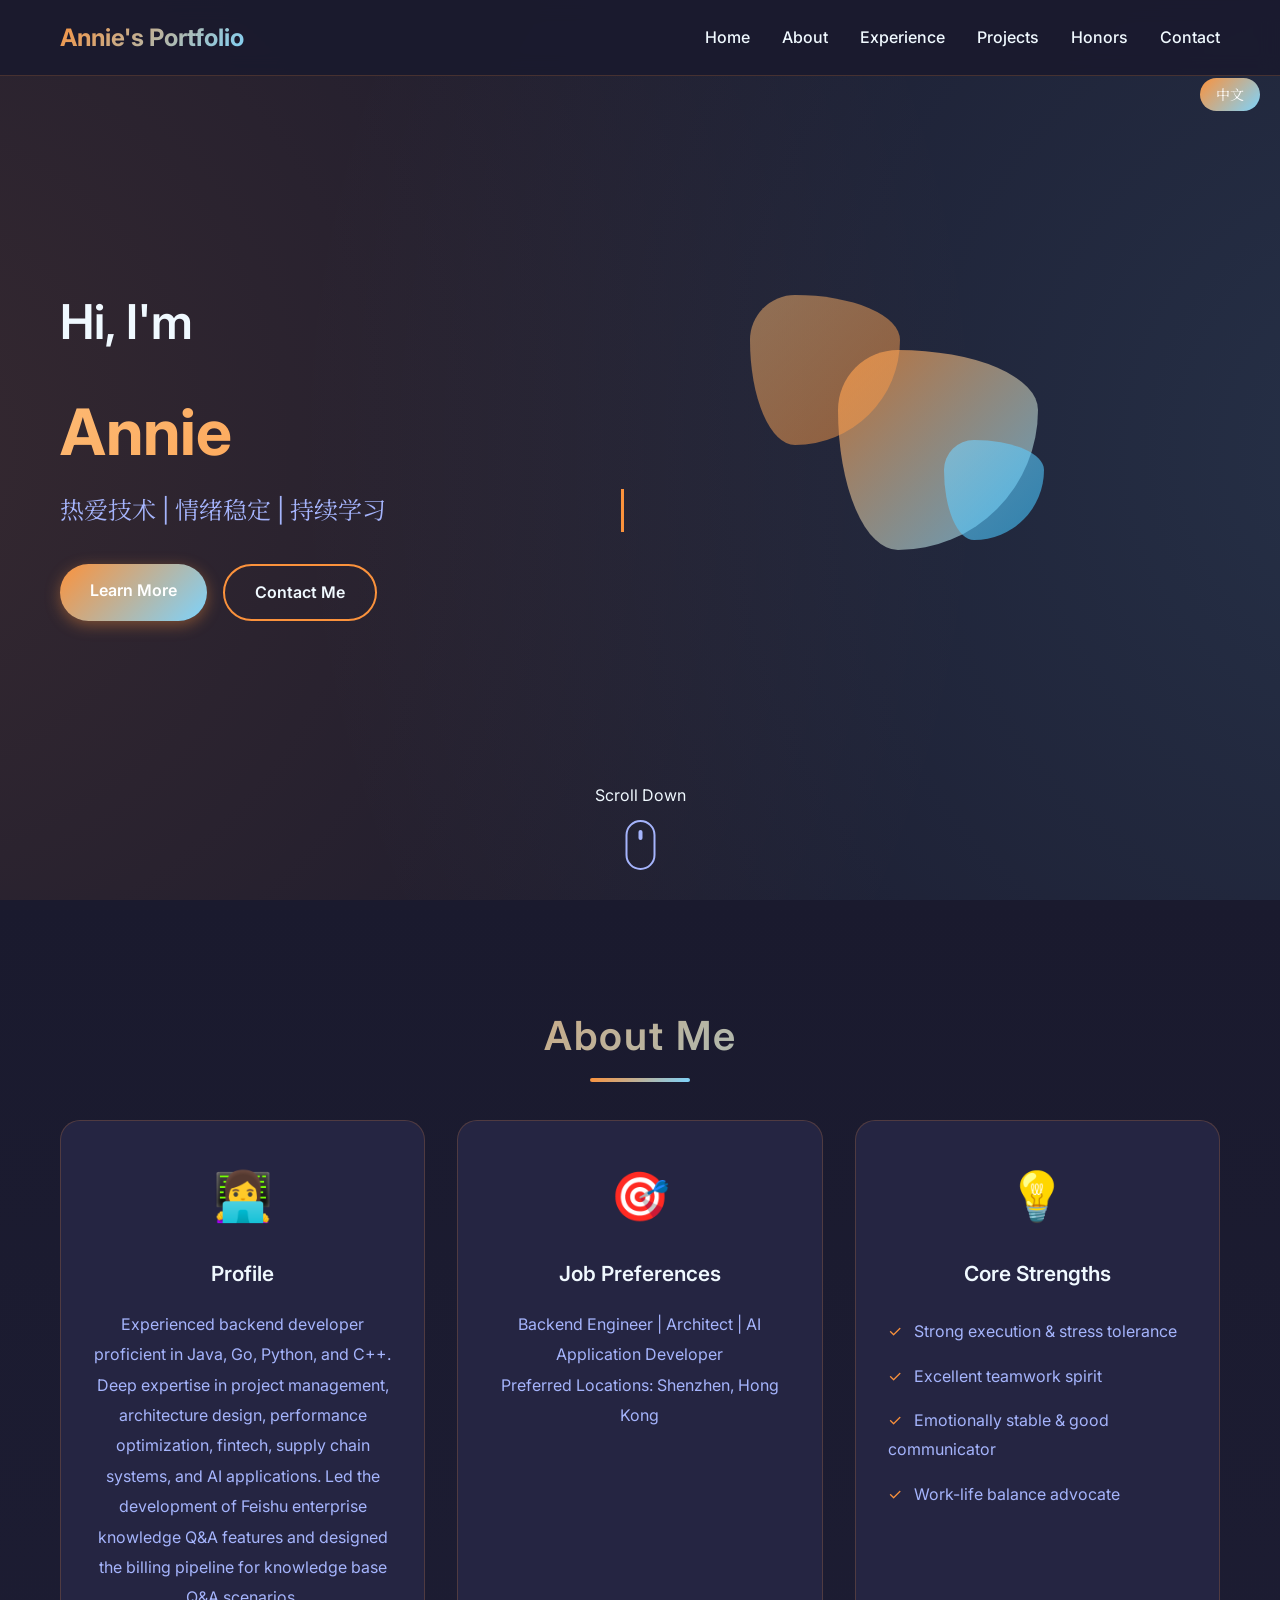
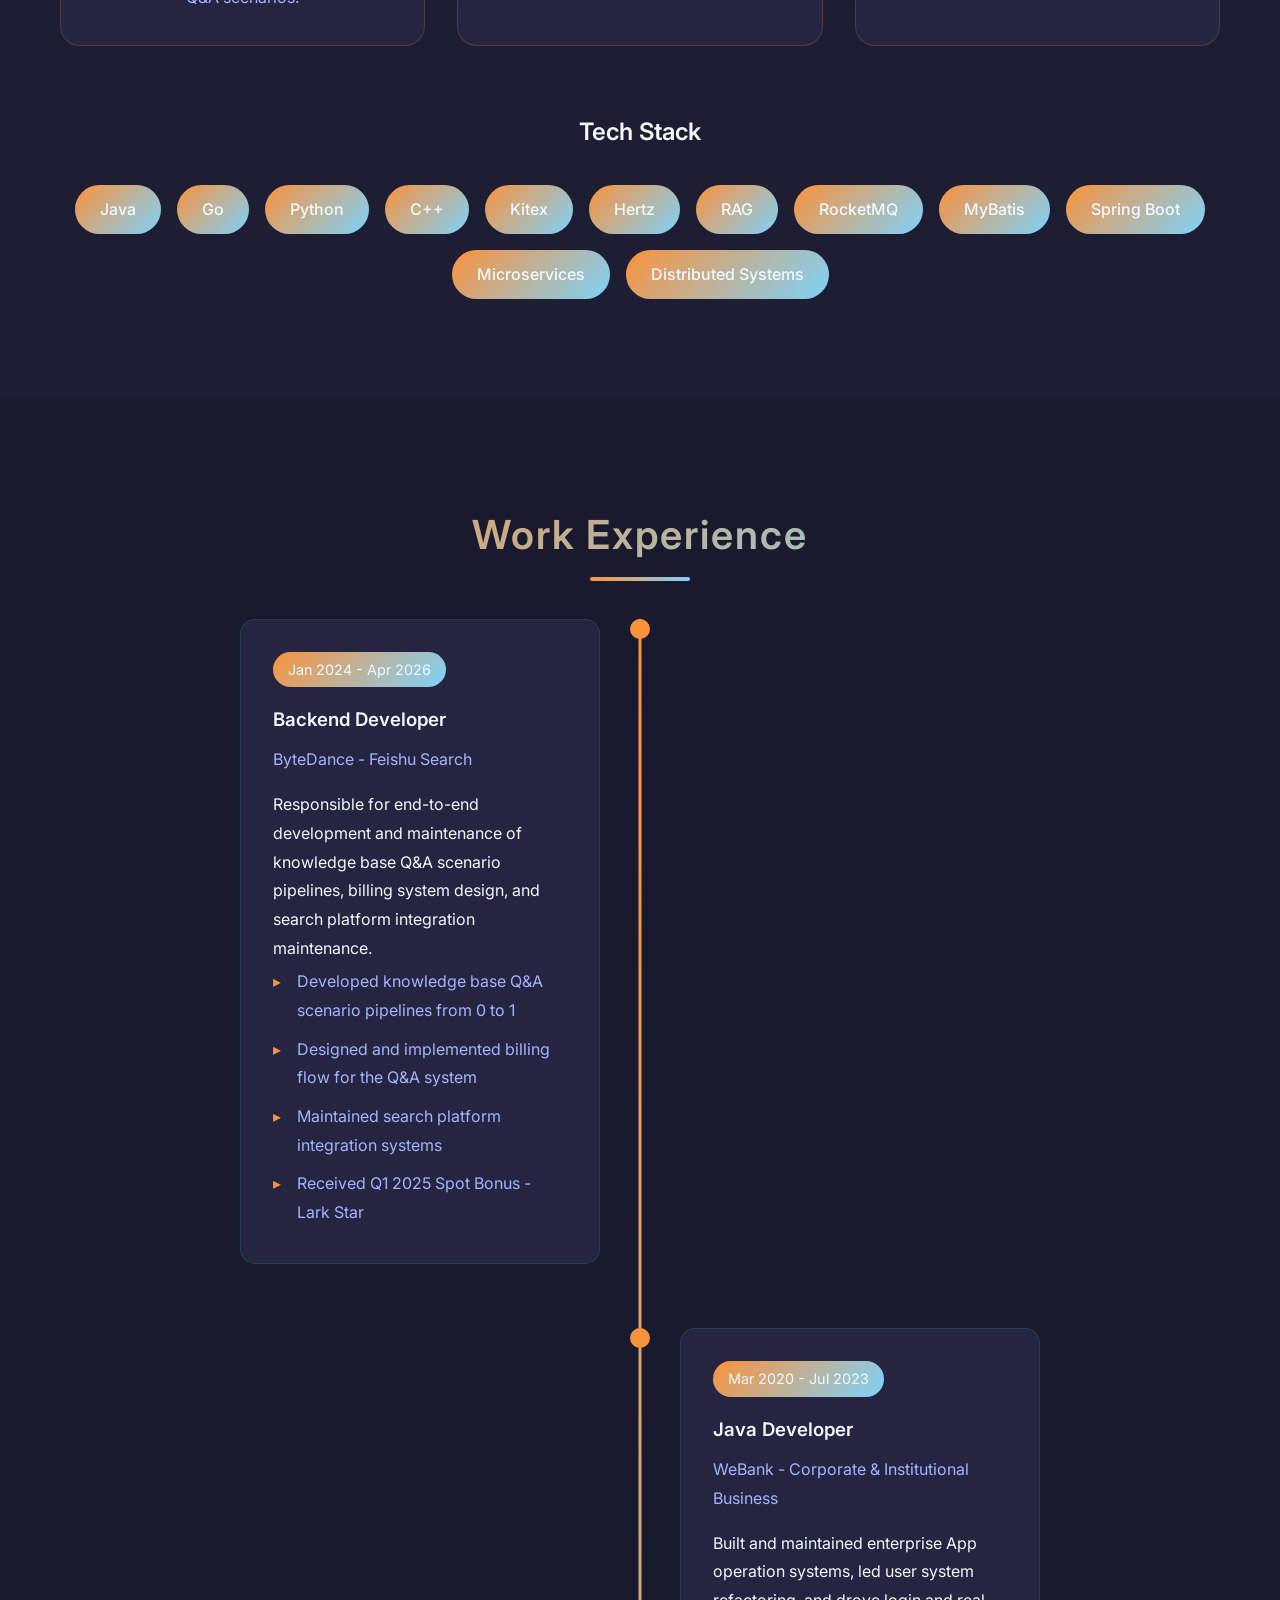
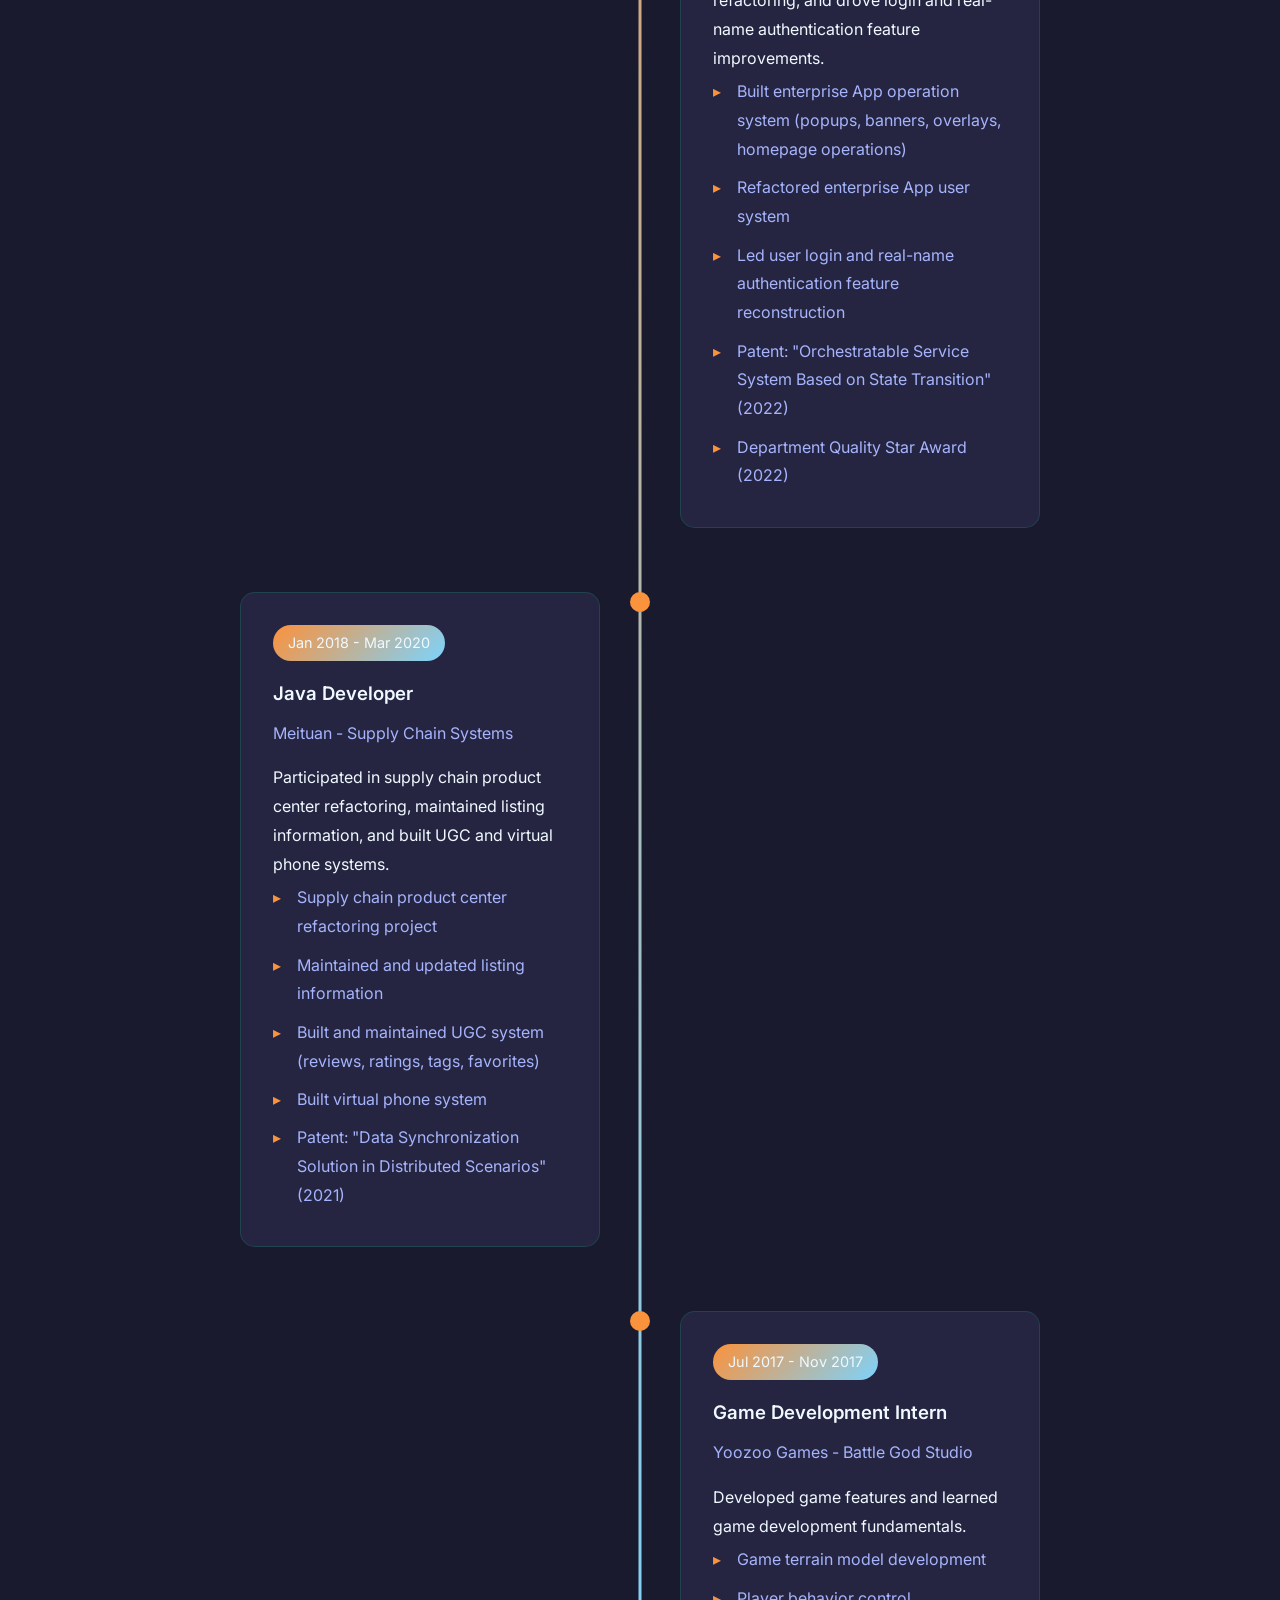
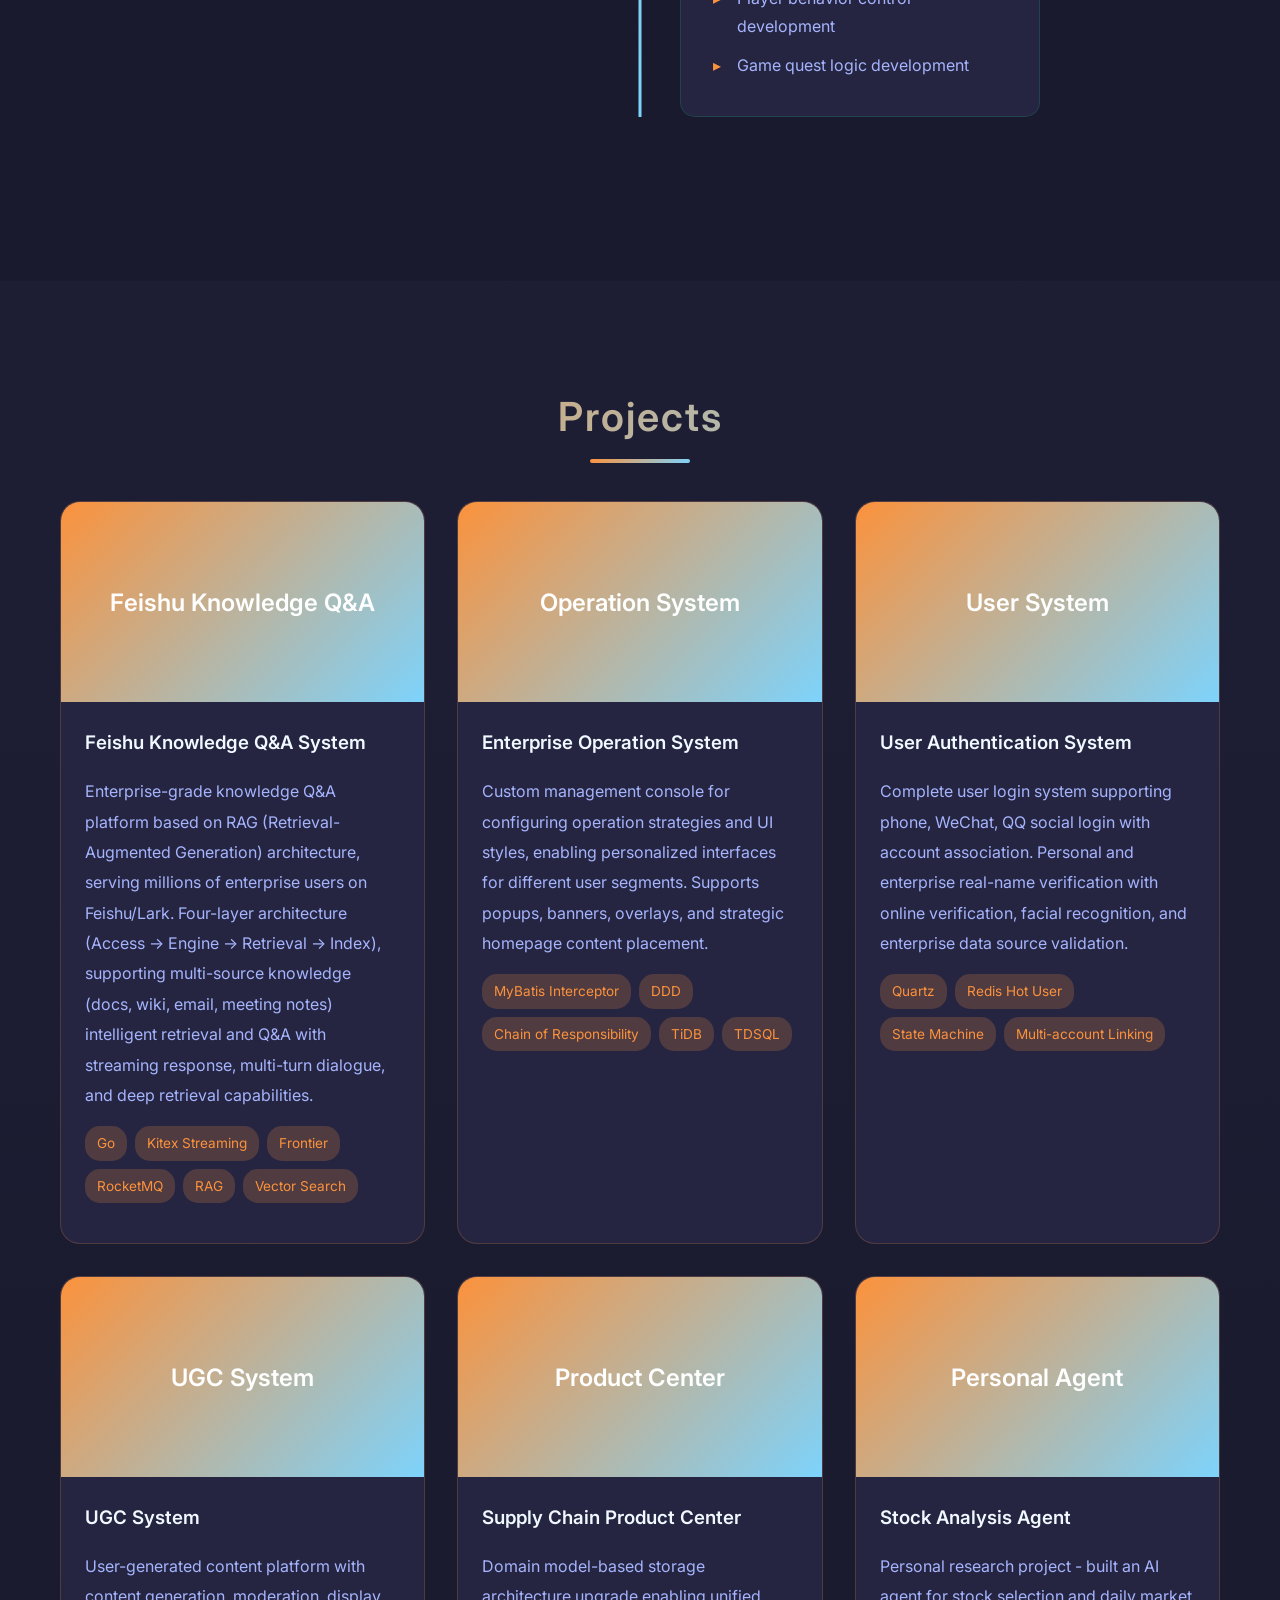
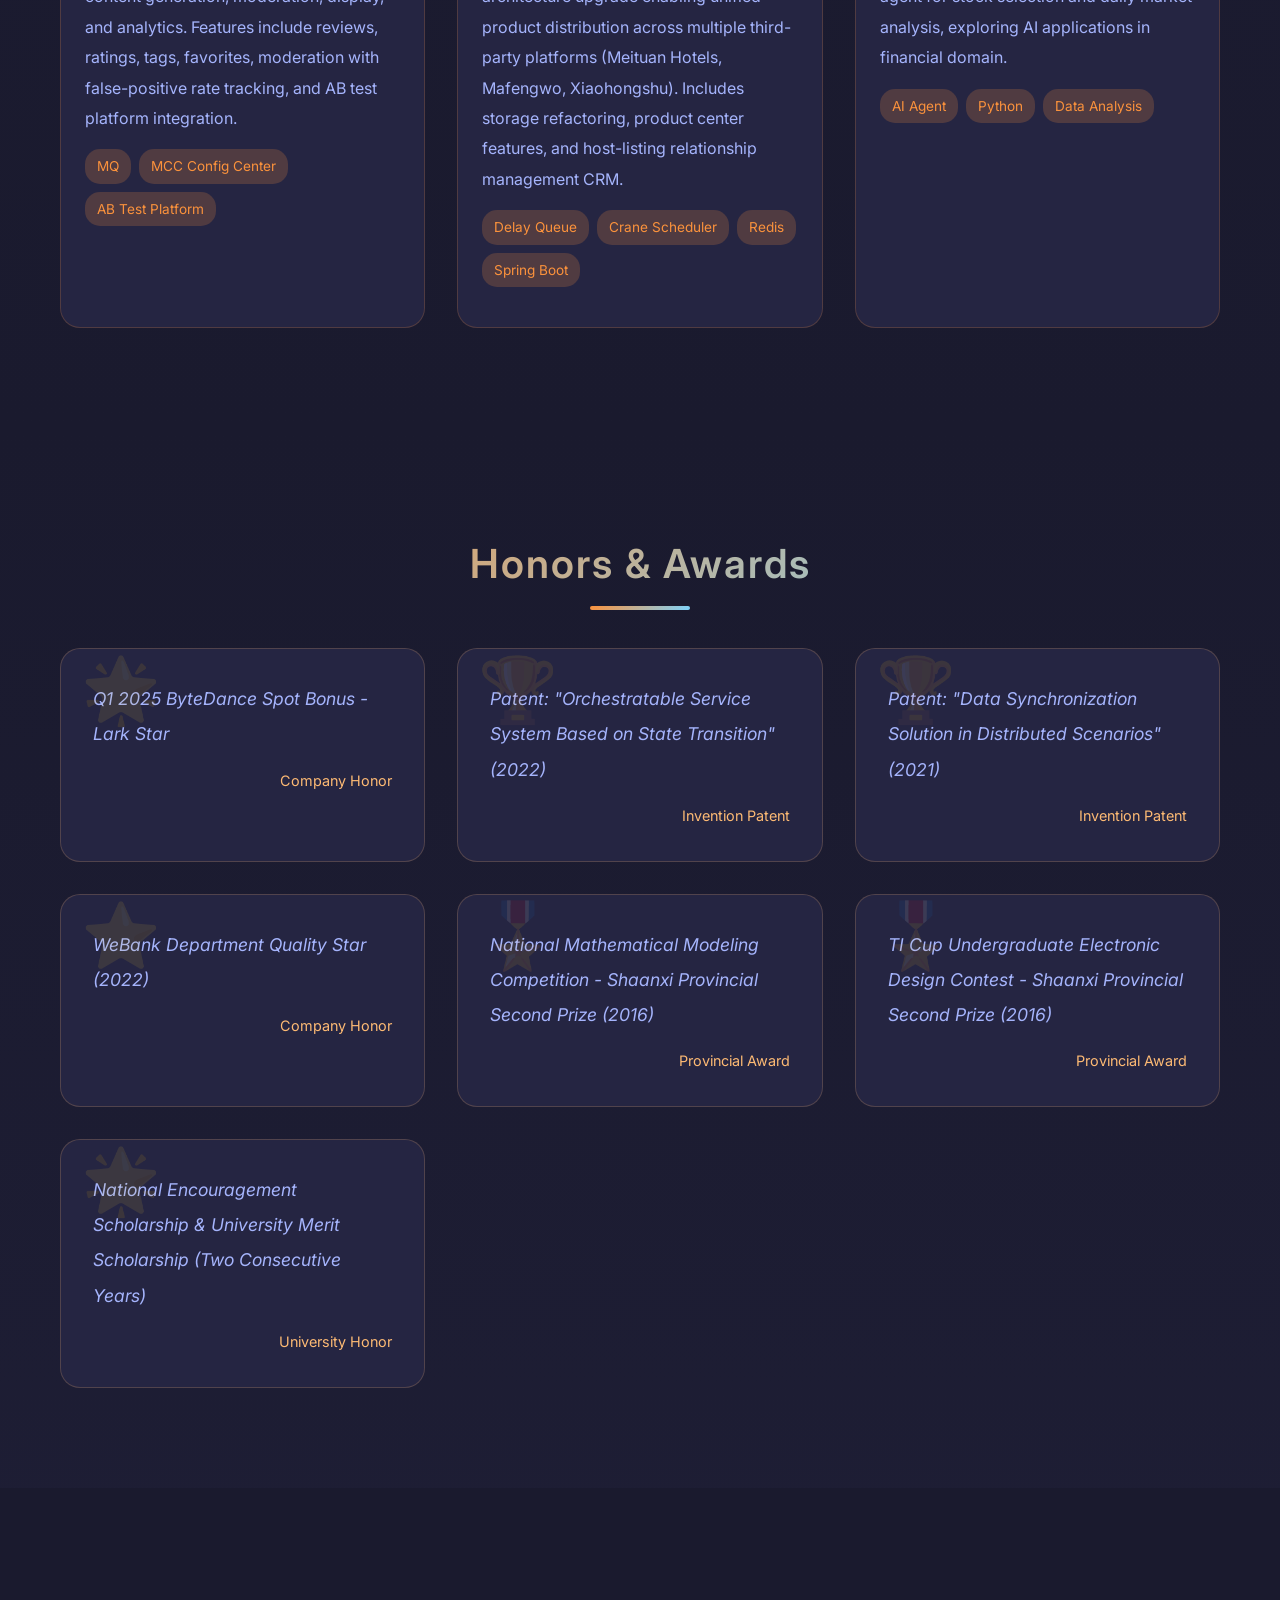
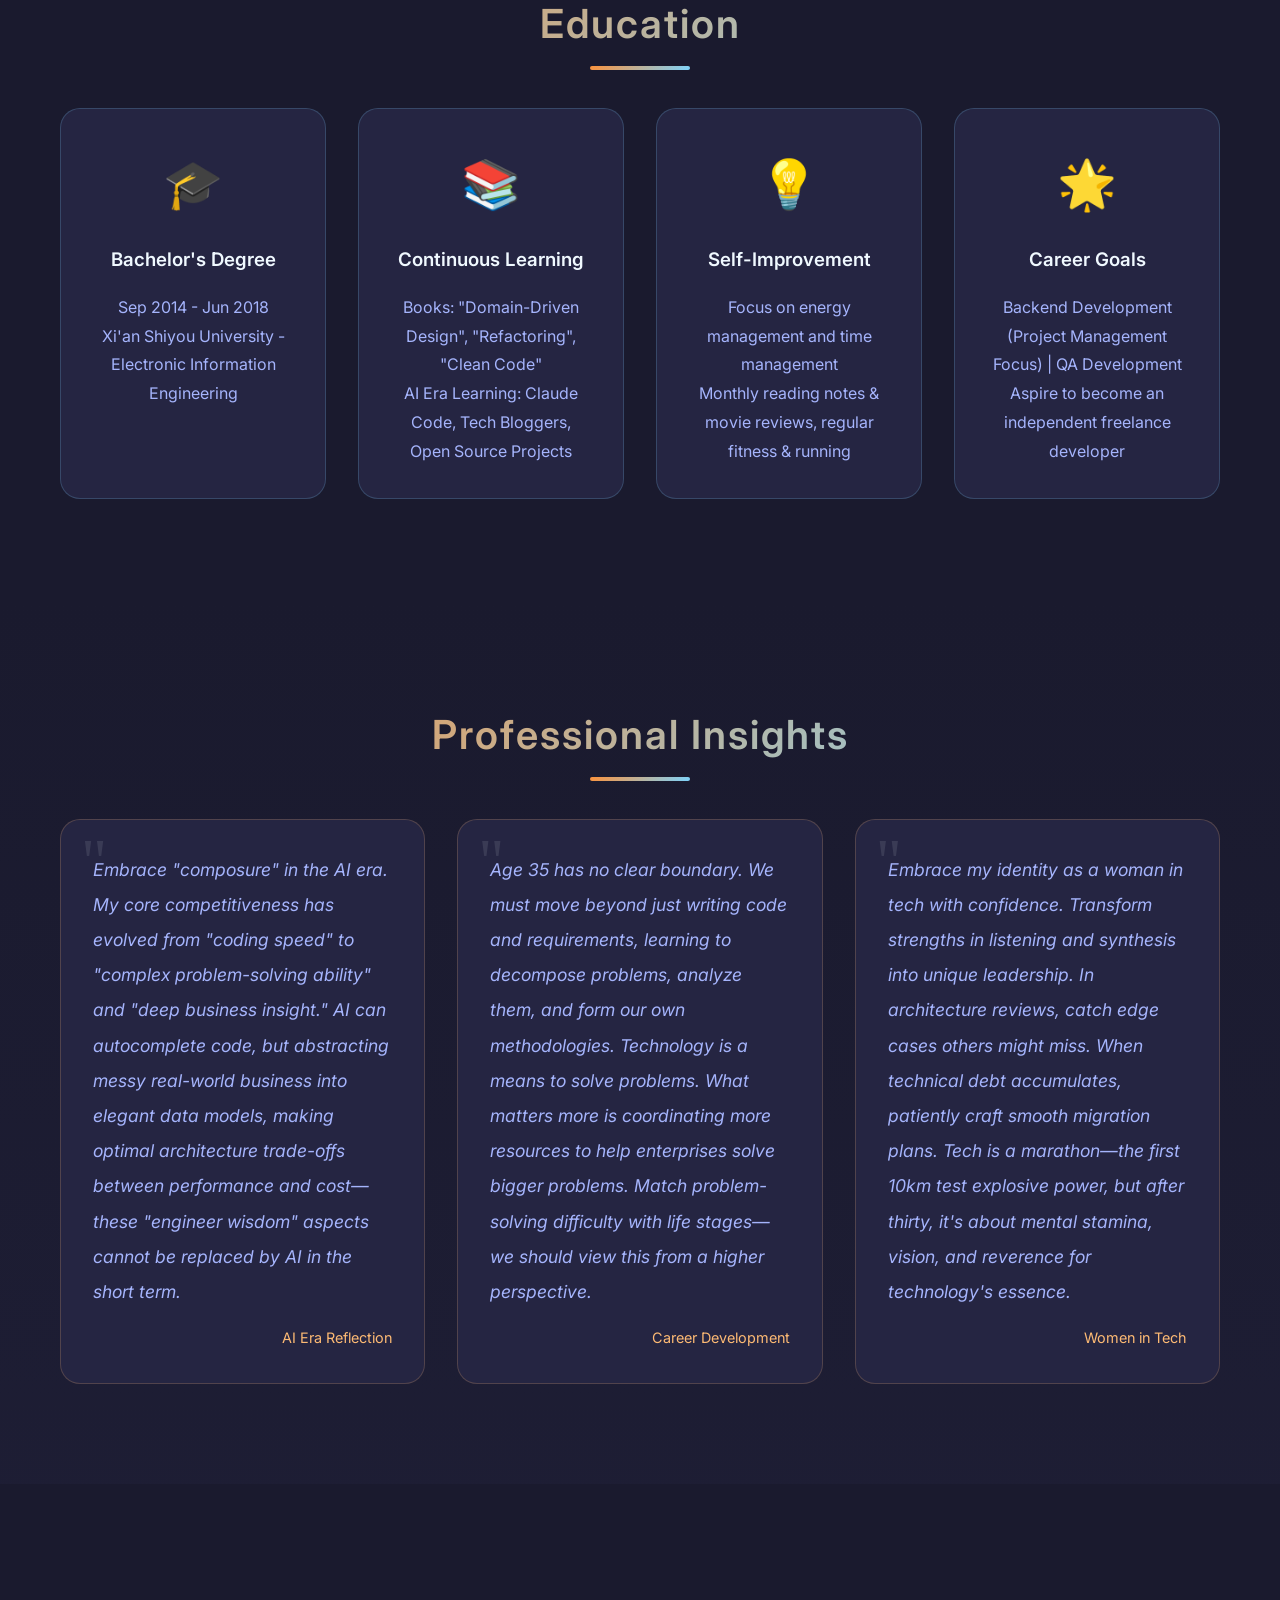
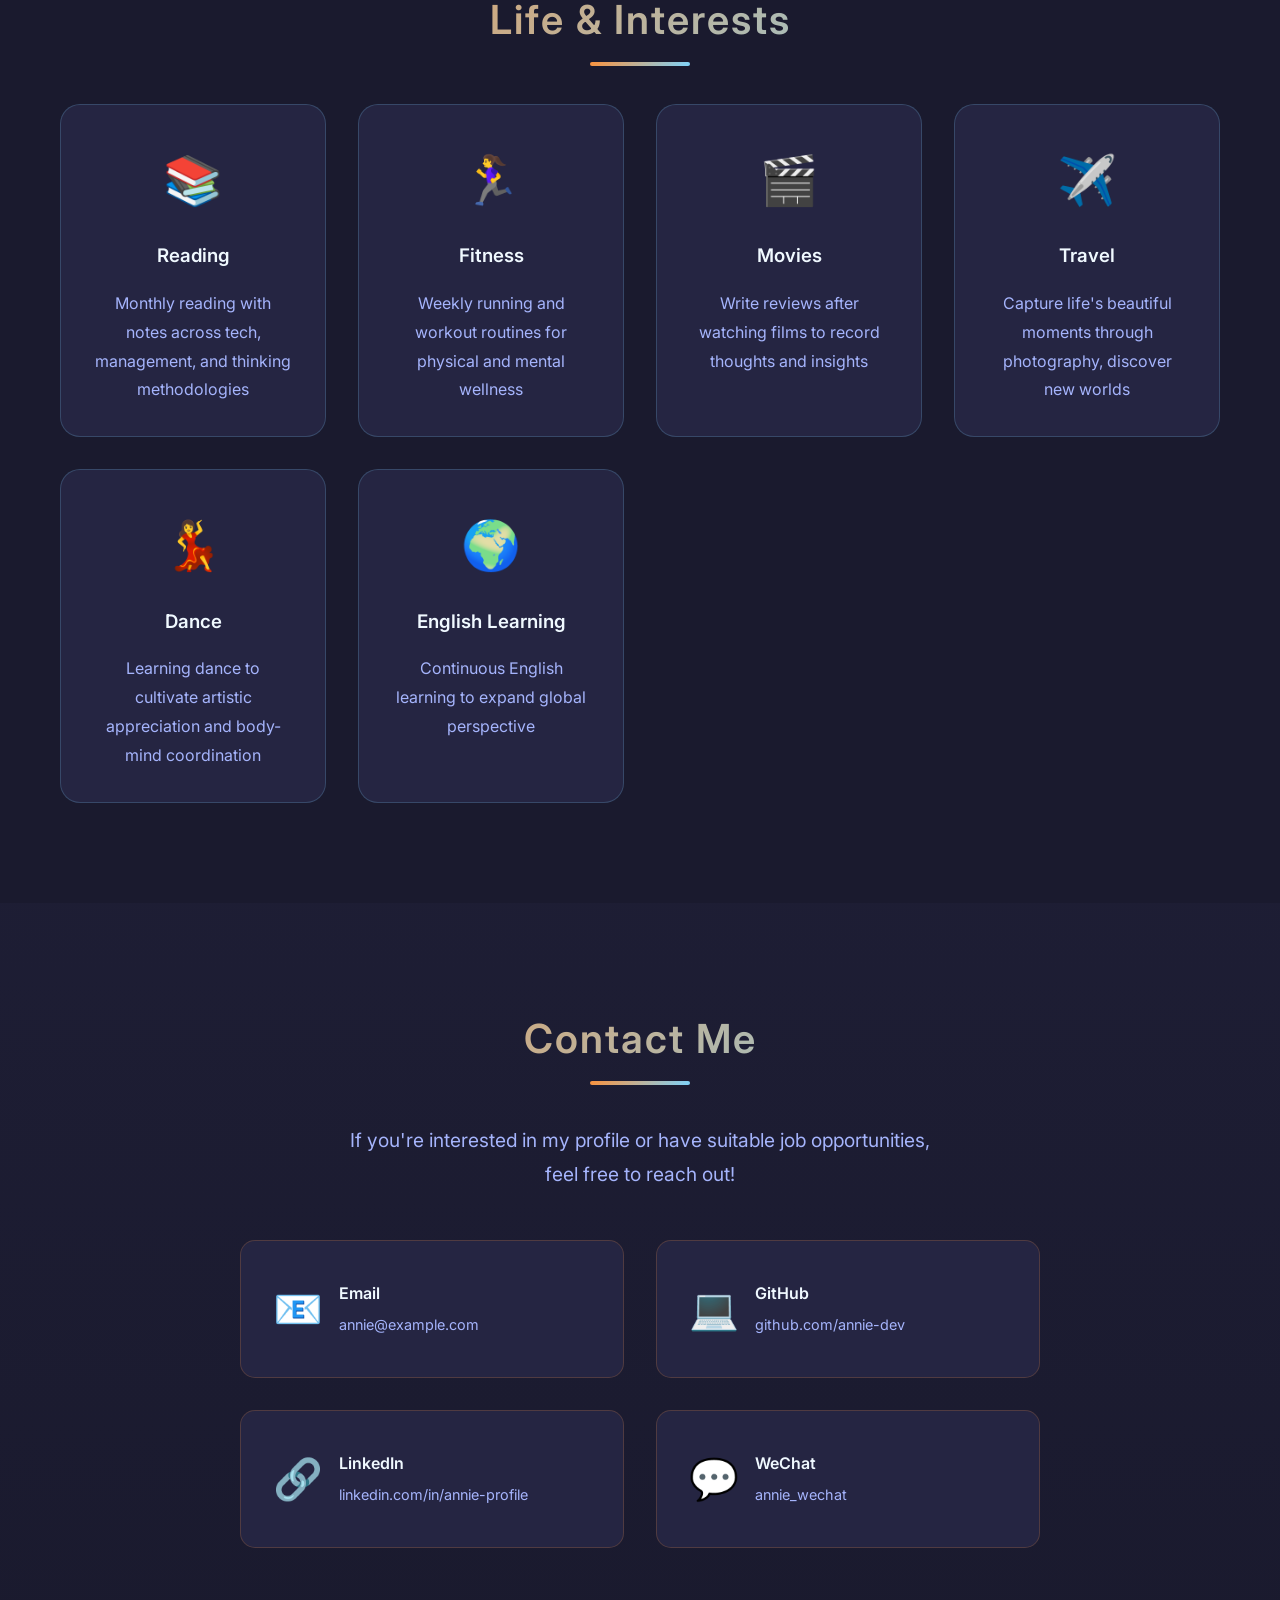
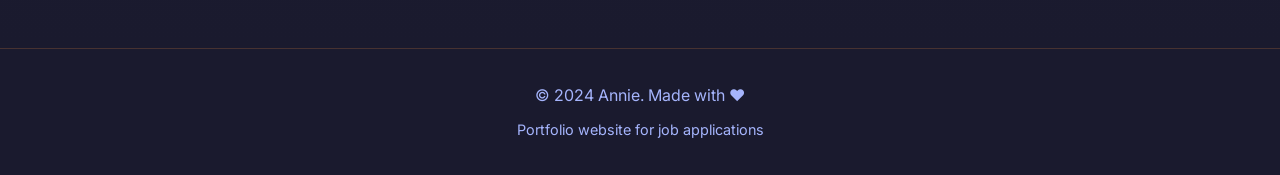
==== index_en.html @ e7c36438 "Add English version of portfolio website" ====
<!DOCTYPE html>
<html lang="en">
<head>
    <meta charset="UTF-8">
    <meta name="viewport" content="width=device-width, initial-scale=1.0">
    <title>Annie - Backend Engineer Portfolio</title>
    <link rel="stylesheet" href="css/style.css">
    <link href="https://fonts.googleapis.com/css2?family=Noto+Serif+SC:wght@300;400;500;600;700&family=Inter:wght@300;400;500;600;700&display=swap" rel="stylesheet">
    <style>
        body {
            font-family: 'Inter', 'Noto Serif SC', sans-serif;
        }
        .lang-switch {
            position: fixed;
            top: 80px;
            right: 20px;
            z-index: 999;
        }
        .lang-switch a {
            padding: 8px 16px;
            background: var(--gradient-1);
            color: white;
            text-decoration: none;
            border-radius: 20px;
            font-size: 14px;
            transition: all 0.3s ease;
        }
        .lang-switch a:hover {
            transform: scale(1.05);
            box-shadow: 0 4px 15px rgba(251, 146, 60, 0.4);
        }
    </style>
</head>
<body>
    <!-- Language Switch -->
    <div class="lang-switch">
        <a href="index.html">中文</a>
    </div>

    <!-- Navigation -->
    <nav class="navbar">
        <div class="nav-container">
            <div class="logo">Annie's Portfolio</div>
            <ul class="nav-menu">
                <li><a href="#home">Home</a></li>
                <li><a href="#about">About</a></li>
                <li><a href="#experience">Experience</a></li>
                <li><a href="#projects">Projects</a></li>
                <li><a href="#honors">Honors</a></li>
                <li><a href="#contact">Contact</a></li>
            </ul>
            <div class="hamburger">
                <span></span>
                <span></span>
                <span></span>
            </div>
        </div>
    </nav>

    <!-- Hero Section -->
    <section id="home" class="hero">
        <div class="hero-content">
            <div class="hero-text">
                <h1 class="glitch" data-text="Hi, I'm">Hi, I'm</h1>
                <h2 class="name-reveal">Annie</h2>
                <p class="typing-text">Backend Developer | Java/Go | AI Applications | Enterprise Systems</p>
                <div class="hero-buttons">
                    <a href="#about" class="btn btn-primary">Learn More</a>
                    <a href="#contact" class="btn btn-secondary">Contact Me</a>
                </div>
            </div>
            <div class="hero-visual">
                <div class="floating-shapes">
                    <div class="shape shape-1"></div>
                    <div class="shape shape-2"></div>
                    <div class="shape shape-3"></div>
                </div>
            </div>
        </div>
        <div class="scroll-indicator">
            <span>Scroll Down</span>
            <div class="mouse">
                <div class="wheel"></div>
            </div>
        </div>
    </section>

    <!-- About Section -->
    <section id="about" class="about">
        <div class="container">
            <h2 class="section-title">About Me</h2>
            <div class="about-content">
                <div class="about-card">
                    <div class="card-icon">👩‍💻</div>
                    <h3>Profile</h3>
                    <p>Experienced backend developer proficient in Java, Go, Python, and C++. Deep expertise in project management, architecture design, performance optimization, fintech, supply chain systems, and AI applications. Led the development of Feishu enterprise knowledge Q&A features and designed the billing pipeline for knowledge base Q&A scenarios.</p>
                </div>
                <div class="about-card">
                    <div class="card-icon">🎯</div>
                    <h3>Job Preferences</h3>
                    <p>Backend Engineer | Architect | AI Application Developer</p>
                    <p>Preferred Locations: Shenzhen, Hong Kong</p>
                </div>
                <div class="about-card">
                    <div class="card-icon">💡</div>
                    <h3>Core Strengths</h3>
                    <ul class="strengths-list">
                        <li>Strong execution & stress tolerance</li>
                        <li>Excellent teamwork spirit</li>
                        <li>Emotionally stable & good communicator</li>
                        <li>Work-life balance advocate</li>
                    </ul>
                </div>
            </div>
            <div class="skills-section">
                <h3>Tech Stack</h3>
                <div class="skills-container">
                    <div class="skill-tag">Java</div>
                    <div class="skill-tag">Go</div>
                    <div class="skill-tag">Python</div>
                    <div class="skill-tag">C++</div>
                    <div class="skill-tag">Kitex</div>
                    <div class="skill-tag">Hertz</div>
                    <div class="skill-tag">RAG</div>
                    <div class="skill-tag">RocketMQ</div>
                    <div class="skill-tag">MyBatis</div>
                    <div class="skill-tag">Spring Boot</div>
                    <div class="skill-tag">Microservices</div>
                    <div class="skill-tag">Distributed Systems</div>
                </div>
            </div>
        </div>
    </section>

    <!-- Experience Section -->
    <section id="experience" class="experience">
        <div class="container">
            <h2 class="section-title">Work Experience</h2>
            <div class="timeline">
                <div class="timeline-item">
                    <div class="timeline-dot"></div>
                    <div class="timeline-content">
                        <div class="timeline-date">Jan 2024 - Apr 2026</div>
                        <h3>Backend Developer</h3>
                        <h4>ByteDance - Feishu Search</h4>
                        <p>Responsible for end-to-end development and maintenance of knowledge base Q&A scenario pipelines, billing system design, and search platform integration maintenance.</p>
                        <ul>
                            <li>Developed knowledge base Q&A scenario pipelines from 0 to 1</li>
                            <li>Designed and implemented billing flow for the Q&A system</li>
                            <li>Maintained search platform integration systems</li>
                            <li>Received Q1 2025 Spot Bonus - Lark Star</li>
                        </ul>
                    </div>
                </div>
                <div class="timeline-item">
                    <div class="timeline-dot"></div>
                    <div class="timeline-content">
                        <div class="timeline-date">Mar 2020 - Jul 2023</div>
                        <h3>Java Developer</h3>
                        <h4>WeBank - Corporate & Institutional Business</h4>
                        <p>Built and maintained enterprise App operation systems, led user system refactoring, and drove login and real-name authentication feature improvements.</p>
                        <ul>
                            <li>Built enterprise App operation system (popups, banners, overlays, homepage operations)</li>
                            <li>Refactored enterprise App user system</li>
                            <li>Led user login and real-name authentication feature reconstruction</li>
                            <li>Patent: "Orchestratable Service System Based on State Transition" (2022)</li>
                            <li>Department Quality Star Award (2022)</li>
                        </ul>
                    </div>
                </div>
                <div class="timeline-item">
                    <div class="timeline-dot"></div>
                    <div class="timeline-content">
                        <div class="timeline-date">Jan 2018 - Mar 2020</div>
                        <h3>Java Developer</h3>
                        <h4>Meituan - Supply Chain Systems</h4>
                        <p>Participated in supply chain product center refactoring, maintained listing information, and built UGC and virtual phone systems.</p>
                        <ul>
                            <li>Supply chain product center refactoring project</li>
                            <li>Maintained and updated listing information</li>
                            <li>Built and maintained UGC system (reviews, ratings, tags, favorites)</li>
                            <li>Built virtual phone system</li>
                            <li>Patent: "Data Synchronization Solution in Distributed Scenarios" (2021)</li>
                        </ul>
                    </div>
                </div>
                <div class="timeline-item">
                    <div class="timeline-dot"></div>
                    <div class="timeline-content">
                        <div class="timeline-date">Jul 2017 - Nov 2017</div>
                        <h3>Game Development Intern</h3>
                        <h4>Yoozoo Games - Battle God Studio</h4>
                        <p>Developed game features and learned game development fundamentals.</p>
                        <ul>
                            <li>Game terrain model development</li>
                            <li>Player behavior control development</li>
                            <li>Game quest logic development</li>
                        </ul>
                    </div>
                </div>
            </div>
        </div>
    </section>

    <!-- Projects Section -->
    <section id="projects" class="projects">
        <div class="container">
            <h2 class="section-title">Projects</h2>
            <div class="projects-grid">
                <div class="project-card">
                    <div class="project-image">
                        <div class="placeholder-image">Feishu Knowledge Q&A</div>
                    </div>
                    <div class="project-content">
                        <h3>Feishu Knowledge Q&A System</h3>
                        <p class="project-desc">Enterprise-grade knowledge Q&A platform based on RAG (Retrieval-Augmented Generation) architecture, serving millions of enterprise users on Feishu/Lark. Four-layer architecture (Access → Engine → Retrieval → Index), supporting multi-source knowledge (docs, wiki, email, meeting notes) intelligent retrieval and Q&A with streaming response, multi-turn dialogue, and deep retrieval capabilities.</p>
                        <div class="project-tech">
                            <span>Go</span>
                            <span>Kitex Streaming</span>
                            <span>Frontier</span>
                            <span>RocketMQ</span>
                            <span>RAG</span>
                            <span>Vector Search</span>
                        </div>
                    </div>
                </div>
                <div class="project-card">
                    <div class="project-image">
                        <div class="placeholder-image">Operation System</div>
                    </div>
                    <div class="project-content">
                        <h3>Enterprise Operation System</h3>
                        <p class="project-desc">Custom management console for configuring operation strategies and UI styles, enabling personalized interfaces for different user segments. Supports popups, banners, overlays, and strategic homepage content placement.</p>
                        <div class="project-tech">
                            <span>MyBatis Interceptor</span>
                            <span>DDD</span>
                            <span>Chain of Responsibility</span>
                            <span>TiDB</span>
                            <span>TDSQL</span>
                        </div>
                    </div>
                </div>
                <div class="project-card">
                    <div class="project-image">
                        <div class="placeholder-image">User System</div>
                    </div>
                    <div class="project-content">
                        <h3>User Authentication System</h3>
                        <p class="project-desc">Complete user login system supporting phone, WeChat, QQ social login with account association. Personal and enterprise real-name verification with online verification, facial recognition, and enterprise data source validation.</p>
                        <div class="project-tech">
                            <span>Quartz</span>
                            <span>Redis Hot User</span>
                            <span>State Machine</span>
                            <span>Multi-account Linking</span>
                        </div>
                    </div>
                </div>
                <div class="project-card">
                    <div class="project-image">
                        <div class="placeholder-image">UGC System</div>
                    </div>
                    <div class="project-content">
                        <h3>UGC System</h3>
                        <p class="project-desc">User-generated content platform with content generation, moderation, display, and analytics. Features include reviews, ratings, tags, favorites, moderation with false-positive rate tracking, and AB test platform integration.</p>
                        <div class="project-tech">
                            <span>MQ</span>
                            <span>MCC Config Center</span>
                            <span>AB Test Platform</span>
                        </div>
                    </div>
                </div>
                <div class="project-card">
                    <div class="project-image">
                        <div class="placeholder-image">Product Center</div>
                    </div>
                    <div class="project-content">
                        <h3>Supply Chain Product Center</h3>
                        <p class="project-desc">Domain model-based storage architecture upgrade enabling unified product distribution across multiple third-party platforms (Meituan Hotels, Mafengwo, Xiaohongshu). Includes storage refactoring, product center features, and host-listing relationship management CRM.</p>
                        <div class="project-tech">
                            <span>Delay Queue</span>
                            <span>Crane Scheduler</span>
                            <span>Redis</span>
                            <span>Spring Boot</span>
                        </div>
                    </div>
                </div>
                <div class="project-card">
                    <div class="project-image">
                        <div class="placeholder-image">Personal Agent</div>
                    </div>
                    <div class="project-content">
                        <h3>Stock Analysis Agent</h3>
                        <p class="project-desc">Personal research project - built an AI agent for stock selection and daily market analysis, exploring AI applications in financial domain.</p>
                        <div class="project-tech">
                            <span>AI Agent</span>
                            <span>Python</span>
                            <span>Data Analysis</span>
                        </div>
                    </div>
                </div>
            </div>
        </div>
    </section>

    <!-- Honors Section -->
    <section id="honors" class="insights">
        <div class="container">
            <h2 class="section-title">Honors & Awards</h2>
            <div class="insights-grid">
                <div class="insight-card">
                    <div class="insight-quote">🌟</div>
                    <p class="insight-text">Q1 2025 ByteDance Spot Bonus - Lark Star</p>
                    <div class="insight-date">Company Honor</div>
                </div>
                <div class="insight-card">
                    <div class="insight-quote">🏆</div>
                    <p class="insight-text">Patent: "Orchestratable Service System Based on State Transition" (2022)</p>
                    <div class="insight-date">Invention Patent</div>
                </div>
                <div class="insight-card">
                    <div class="insight-quote">🏆</div>
                    <p class="insight-text">Patent: "Data Synchronization Solution in Distributed Scenarios" (2021)</p>
                    <div class="insight-date">Invention Patent</div>
                </div>
                <div class="insight-card">
                    <div class="insight-quote">⭐</div>
                    <p class="insight-text">WeBank Department Quality Star (2022)</p>
                    <div class="insight-date">Company Honor</div>
                </div>
                <div class="insight-card">
                    <div class="insight-quote">🎖️</div>
                    <p class="insight-text">National Mathematical Modeling Competition - Shaanxi Provincial Second Prize (2016)</p>
                    <div class="insight-date">Provincial Award</div>
                </div>
                <div class="insight-card">
                    <div class="insight-quote">🎖️</div>
                    <p class="insight-text">TI Cup Undergraduate Electronic Design Contest - Shaanxi Provincial Second Prize (2016)</p>
                    <div class="insight-date">Provincial Award</div>
                </div>
                <div class="insight-card">
                    <div class="insight-quote">🌟</div>
                    <p class="insight-text">National Encouragement Scholarship & University Merit Scholarship (Two Consecutive Years)</p>
                    <div class="insight-date">University Honor</div>
                </div>
            </div>
        </div>
    </section>

    <!-- Education Section -->
    <section id="education" class="learning">
        <div class="container">
            <h2 class="section-title">Education</h2>
            <div class="learning-content">
                <div class="learning-item">
                    <div class="learning-icon">🎓</div>
                    <h3>Bachelor's Degree</h3>
                    <p>Sep 2014 - Jun 2018</p>
                    <p>Xi'an Shiyou University - Electronic Information Engineering</p>
                </div>
                <div class="learning-item">
                    <div class="learning-icon">📚</div>
                    <h3>Continuous Learning</h3>
                    <p>Books: "Domain-Driven Design", "Refactoring", "Clean Code"</p>
                    <p>AI Era Learning: Claude Code, Tech Bloggers, Open Source Projects</p>
                </div>
                <div class="learning-item">
                    <div class="learning-icon">💡</div>
                    <h3>Self-Improvement</h3>
                    <p>Focus on energy management and time management</p>
                    <p>Monthly reading notes & movie reviews, regular fitness & running</p>
                </div>
                <div class="learning-item">
                    <div class="learning-icon">🌟</div>
                    <h3>Career Goals</h3>
                    <p>Backend Development (Project Management Focus) | QA Development</p>
                    <p>Aspire to become an independent freelance developer</p>
                </div>
            </div>
        </div>
    </section>

    <!-- Insights Section -->
    <section id="insights-section" class="insights">
        <div class="container">
            <h2 class="section-title">Professional Insights</h2>
            <div class="insights-grid">
                <div class="insight-card">
                    <div class="insight-quote">"</div>
                    <p class="insight-text">Embrace "composure" in the AI era. My core competitiveness has evolved from "coding speed" to "complex problem-solving ability" and "deep business insight." AI can autocomplete code, but abstracting messy real-world business into elegant data models, making optimal architecture trade-offs between performance and cost—these "engineer wisdom" aspects cannot be replaced by AI in the short term.</p>
                    <div class="insight-date">AI Era Reflection</div>
                </div>
                <div class="insight-card">
                    <div class="insight-quote">"</div>
                    <p class="insight-text">Age 35 has no clear boundary. We must move beyond just writing code and requirements, learning to decompose problems, analyze them, and form our own methodologies. Technology is a means to solve problems. What matters more is coordinating more resources to help enterprises solve bigger problems. Match problem-solving difficulty with life stages—we should view this from a higher perspective.</p>
                    <div class="insight-date">Career Development</div>
                </div>
                <div class="insight-card">
                    <div class="insight-quote">"</div>
                    <p class="insight-text">Embrace my identity as a woman in tech with confidence. Transform strengths in listening and synthesis into unique leadership. In architecture reviews, catch edge cases others might miss. When technical debt accumulates, patiently craft smooth migration plans. Tech is a marathon—the first 10km test explosive power, but after thirty, it's about mental stamina, vision, and reverence for technology's essence.</p>
                    <div class="insight-date">Women in Tech</div>
                </div>
            </div>
        </div>
    </section>

    <!-- Life Section -->
    <section id="life" class="life">
        <div class="container">
            <h2 class="section-title">Life & Interests</h2>
            <div class="life-gallery">
                <div class="life-item">
                    <div class="life-icon">📚</div>
                    <h3>Reading</h3>
                    <p>Monthly reading with notes across tech, management, and thinking methodologies</p>
                </div>
                <div class="life-item">
                    <div class="life-icon">🏃‍♀️</div>
                    <h3>Fitness</h3>
                    <p>Weekly running and workout routines for physical and mental wellness</p>
                </div>
                <div class="life-item">
                    <div class="life-icon">🎬</div>
                    <h3>Movies</h3>
                    <p>Write reviews after watching films to record thoughts and insights</p>
                </div>
                <div class="life-item">
                    <div class="life-icon">✈️</div>
                    <h3>Travel</h3>
                    <p>Capture life's beautiful moments through photography, discover new worlds</p>
                </div>
                <div class="life-item">
                    <div class="life-icon">💃</div>
                    <h3>Dance</h3>
                    <p>Learning dance to cultivate artistic appreciation and body-mind coordination</p>
                </div>
                <div class="life-item">
                    <div class="life-icon">🌍</div>
                    <h3>English Learning</h3>
                    <p>Continuous English learning to expand global perspective</p>
                </div>
            </div>
        </div>
    </section>

    <!-- Contact Section -->
    <section id="contact" class="contact">
        <div class="container">
            <h2 class="section-title">Contact Me</h2>
            <div class="contact-content">
                <p class="contact-intro">If you're interested in my profile or have suitable job opportunities, feel free to reach out!</p>
                <div class="contact-methods">
                    <a href="mailto:annie@example.com" class="contact-item">
                        <div class="contact-icon">📧</div>
                        <div class="contact-info">
                            <h4>Email</h4>
                            <p>annie@example.com</p>
                        </div>
                    </a>
                    <a href="https://github.com/annie-dev" target="_blank" class="contact-item">
                        <div class="contact-icon">💻</div>
                        <div class="contact-info">
                            <h4>GitHub</h4>
                            <p>github.com/annie-dev</p>
                        </div>
                    </a>
                    <a href="https://linkedin.com/in/annie-profile" target="_blank" class="contact-item">
                        <div class="contact-icon">🔗</div>
                        <div class="contact-info">
                            <h4>LinkedIn</h4>
                            <p>linkedin.com/in/annie-profile</p>
                        </div>
                    </a>
                    <a href="#" class="contact-item">
                        <div class="contact-icon">💬</div>
                        <div class="contact-info">
                            <h4>WeChat</h4>
                            <p>annie_wechat</p>
                        </div>
                    </a>
                </div>
            </div>
        </div>
    </section>

    <!-- Footer -->
    <footer class="footer">
        <div class="container">
            <p>&copy; 2024 Annie. Made with ❤️</p>
            <p class="footer-note">Portfolio website for job applications</p>
        </div>
    </footer>

    <script src="js/main.js"></script>
    <script>
        // Update typing text for English version
        const typingTextsEn = [
            'Backend Developer | Java/Go | AI Applications | Enterprise Systems',
            'Feishu Knowledge Q&A | WeBank | Meituan',
            'RAG Architecture | Distributed Systems | Performance Optimization'
        ];
    </script>
</body>
</html>
---- css/style.css ----
/* ==================== 全局样式 - 橙色浅蓝色系 ==================== */
:root {
    /* 橙色浅蓝色系配色 */
    --primary-color: #fb923c;
    --secondary-color: #7dd3fc;
    --accent-color: #fdba74;
    --dark-bg: #1a1a2e;
    --card-bg: #252542;
    --text-primary: #f0f9ff;
    --text-secondary: #a5b4fc;
    --gradient-1: linear-gradient(135deg, #fb923c, #7dd3fc);
    --gradient-2: linear-gradient(135deg, #fdba74, #fb923c);
    --gradient-3: linear-gradient(135deg, #7dd3fc, #38bdf8);
}

* {
    margin: 0;
    padding: 0;
    box-sizing: border-box;
}

html {
    scroll-behavior: smooth;
}

body {
    /* 优雅衬线字体 */
    font-family: 'Noto Serif SC', 'Source Han Serif CN', 'STSong', 'SimSun', serif;
    background: var(--dark-bg);
    color: var(--text-primary);
    line-height: 1.8;
    overflow-x: hidden;
    cursor: none; /* 隐藏默认鼠标，使用自定义粒子效果 */
}

/* 自定义鼠标光标容器 */
.cursor-particles {
    position: fixed;
    top: 0;
    left: 0;
    width: 100%;
    height: 100%;
    pointer-events: none;
    z-index: 9999;
}

.particle {
    position: absolute;
    width: 8px;
    height: 8px;
    background: linear-gradient(135deg, #fb923c, #7dd3fc);
    border-radius: 50%;
    pointer-events: none;
    animation: particleFade 1s ease-out forwards;
}

@keyframes particleFade {
    0% {
        opacity: 1;
        transform: scale(1);
    }
    100% {
        opacity: 0;
        transform: scale(0);
    }
}

.container {
    max-width: 1200px;
    margin: 0 auto;
    padding: 0 20px;
}

.section-title {
    font-size: 2.5rem;
    text-align: center;
    margin-bottom: 3rem;
    background: var(--gradient-1);
    -webkit-background-clip: text;
    -webkit-text-fill-color: transparent;
    background-clip: text;
    position: relative;
    font-weight: 600;
    letter-spacing: 0.05em;
}

.section-title::after {
    content: '';
    position: absolute;
    bottom: -10px;
    left: 50%;
    transform: translateX(-50%);
    width: 100px;
    height: 4px;
    background: var(--gradient-1);
    border-radius: 2px;
}

/* ==================== 导航栏 ==================== */
.navbar {
    position: fixed;
    top: 0;
    width: 100%;
    background: rgba(26, 26, 46, 0.9);
    backdrop-filter: blur(10px);
    z-index: 1000;
    border-bottom: 1px solid rgba(251, 146, 60, 0.2);
}

.nav-container {
    max-width: 1200px;
    margin: 0 auto;
    padding: 1rem 20px;
    display: flex;
    justify-content: space-between;
    align-items: center;
}

.logo {
    font-size: 1.5rem;
    font-weight: 700;
    background: var(--gradient-1);
    -webkit-background-clip: text;
    -webkit-text-fill-color: transparent;
    background-clip: text;
}

.nav-menu {
    display: flex;
    list-style: none;
    gap: 2rem;
}

.nav-menu a {
    color: var(--text-primary);
    text-decoration: none;
    font-weight: 500;
    transition: all 0.3s ease;
    position: relative;
}

.nav-menu a::after {
    content: '';
    position: absolute;
    bottom: -5px;
    left: 0;
    width: 0;
    height: 2px;
    background: var(--gradient-1);
    transition: width 0.3s ease;
}

.nav-menu a:hover::after {
    width: 100%;
}

.hamburger {
    display: none;
    flex-direction: column;
    gap: 5px;
    cursor: pointer;
}

.hamburger span {
    width: 25px;
    height: 3px;
    background: var(--text-primary);
    transition: all 0.3s ease;
    border-radius: 2px;
}

/* ==================== 英雄区 ==================== */
.hero {
    min-height: 100vh;
    display: flex;
    flex-direction: column;
    justify-content: center;
    align-items: center;
    position: relative;
    overflow: hidden;
}

.hero::before {
    content: '';
    position: absolute;
    top: -50%;
    left: -50%;
    width: 200%;
    height: 200%;
    background: radial-gradient(circle at 20% 50%, rgba(251, 146, 60, 0.12), transparent 50%),
                radial-gradient(circle at 80% 50%, rgba(125, 211, 252, 0.12), transparent 50%);
    animation: rotate 30s linear infinite;
}

@keyframes rotate {
    0% { transform: rotate(0deg); }
    100% { transform: rotate(360deg); }
}

.hero-content {
    display: grid;
    grid-template-columns: 1fr 1fr;
    gap: 2rem;
    max-width: 1200px;
    padding: 0 20px;
    width: 100%;
    align-items: center;
    z-index: 1;
}

.hero-text h1 {
    font-size: 3rem;
    margin-bottom: 0.5rem;
    font-weight: 600;
}

.glitch {
    position: relative;
    animation: glitch 2s infinite;
}

@keyframes glitch {
    0%, 90%, 100% { transform: translate(0); }
    92% { transform: translate(-2px, 2px); }
    94% { transform: translate(2px, -2px); }
    96% { transform: translate(-2px, -2px); }
    98% { transform: translate(2px, 2px); }
}

.name-reveal {
    font-size: 4rem;
    background: var(--gradient-2);
    -webkit-background-clip: text;
    -webkit-text-fill-color: transparent;
    background-clip: text;
    animation: fadeInUp 1s ease;
    font-weight: 700;
}

@keyframes fadeInUp {
    from {
        opacity: 0;
        transform: translateY(30px);
    }
    to {
        opacity: 1;
        transform: translateY(0);
    }
}

.typing-text {
    font-size: 1.5rem;
    color: var(--text-secondary);
    margin-bottom: 2rem;
    overflow: hidden;
    border-right: 3px solid var(--primary-color);
    white-space: nowrap;
    animation: typing 3s steps(30) 1s forwards, blink 0.75s step-end infinite;
}

@keyframes typing {
    from { width: 0; }
    to { width: 100%; }
}

@keyframes blink {
    50% { border-color: transparent; }
}

.hero-buttons {
    display: flex;
    gap: 1rem;
    flex-wrap: wrap;
}

.btn {
    padding: 12px 30px;
    border-radius: 50px;
    text-decoration: none;
    font-weight: 600;
    transition: all 0.3s ease;
    display: inline-block;
}

.btn-primary {
    background: var(--gradient-1);
    color: white;
    box-shadow: 0 4px 15px rgba(251, 146, 60, 0.4);
}

.btn-primary:hover {
    transform: translateY(-3px);
    box-shadow: 0 6px 20px rgba(251, 146, 60, 0.6);
}

.btn-secondary {
    background: transparent;
    color: var(--text-primary);
    border: 2px solid var(--primary-color);
}

.btn-secondary:hover {
    background: var(--primary-color);
    transform: translateY(-3px);
}

/* 浮动图形 */
.hero-visual {
    position: relative;
    height: 400px;
}

.floating-shapes {
    position: relative;
    width: 100%;
    height: 100%;
}

.shape {
    position: absolute;
    border-radius: 30% 70% 70% 30% / 30% 30% 70% 70%;
    animation: float 8s ease-in-out infinite;
}

.shape-1 {
    width: 200px;
    height: 200px;
    background: var(--gradient-1);
    top: 50%;
    left: 50%;
    transform: translate(-50%, -50%);
    animation-delay: 0s;
    opacity: 0.7;
}

.shape-2 {
    width: 150px;
    height: 150px;
    background: var(--gradient-2);
    top: 30%;
    left: 30%;
    animation-delay: 2s;
    opacity: 0.5;
}

.shape-3 {
    width: 100px;
    height: 100px;
    background: var(--gradient-3);
    top: 60%;
    left: 60%;
    animation-delay: 4s;
    opacity: 0.6;
}

@keyframes float {
    0%, 100% { transform: translateY(0) rotate(0deg); }
    33% { transform: translateY(-20px) rotate(5deg); }
    66% { transform: translateY(20px) rotate(-5deg); }
}

/* 滚动指示器 */
.scroll-indicator {
    position: absolute;
    bottom: 30px;
    left: 50%;
    transform: translateX(-50%);
    text-align: center;
    animation: bounce 2s infinite;
}

@keyframes bounce {
    0%, 20%, 50%, 80%, 100% { transform: translateX(-50%) translateY(0); }
    40% { transform: translateX(-50%) translateY(-10px); }
    60% { transform: translateX(-50%) translateY(-5px); }
}

.mouse {
    width: 30px;
    height: 50px;
    border: 2px solid var(--text-secondary);
    border-radius: 15px;
    margin: 10px auto 0;
    position: relative;
}

.wheel {
    width: 4px;
    height: 10px;
    background: var(--text-secondary);
    border-radius: 2px;
    position: absolute;
    top: 8px;
    left: 50%;
    transform: translateX(-50%);
    animation: scroll 2s infinite;
}

@keyframes scroll {
    0% { opacity: 1; top: 8px; }
    100% { opacity: 0; top: 25px; }
}

/* ==================== 关于我 ==================== */
.about {
    padding: 100px 0;
    background: linear-gradient(180deg, var(--dark-bg) 0%, rgba(37, 37, 66, 0.3) 100%);
}

.about-content {
    display: grid;
    grid-template-columns: repeat(auto-fit, minmax(300px, 1fr));
    gap: 2rem;
    margin-bottom: 4rem;
}

.about-card {
    background: var(--card-bg);
    padding: 2rem;
    border-radius: 20px;
    text-align: center;
    transition: all 0.3s ease;
    border: 1px solid rgba(251, 146, 60, 0.2);
    position: relative;
    overflow: hidden;
}

.about-card::before {
    content: '';
    position: absolute;
    top: 0;
    left: 0;
    width: 100%;
    height: 100%;
    background: var(--gradient-1);
    opacity: 0;
    transition: opacity 0.3s ease;
}

.about-card:hover {
    transform: translateY(-10px);
    box-shadow: 0 20px 40px rgba(251, 146, 60, 0.3);
}

.about-card:hover::before {
    opacity: 0.1;
}

.card-icon {
    font-size: 3rem;
    margin-bottom: 1rem;
}

.about-card h3 {
    margin-bottom: 1rem;
    font-size: 1.3rem;
    font-weight: 600;
}

.about-card p {
    color: var(--text-secondary);
    line-height: 1.9;
}

.strengths-list {
    list-style: none;
    text-align: left;
    display: inline-block;
}

.strengths-list li {
    padding: 0.5rem 0;
    color: var(--text-secondary);
}

.strengths-list li::before {
    content: '✓ ';
    color: var(--primary-color);
    margin-right: 0.5rem;
}

/* 技能标签 */
.skills-section {
    text-align: center;
}

.skills-section h3 {
    margin-bottom: 2rem;
    font-size: 1.5rem;
    font-weight: 600;
}

.skills-container {
    display: flex;
    flex-wrap: wrap;
    gap: 1rem;
    justify-content: center;
}

.skill-tag {
    background: var(--gradient-1);
    padding: 10px 25px;
    border-radius: 25px;
    font-weight: 500;
    transition: all 0.3s ease;
    cursor: default;
}

.skill-tag:hover {
    transform: scale(1.1);
    box-shadow: 0 5px 20px rgba(16, 185, 129, 0.4);
}

/* ==================== 工作经历 ==================== */
.experience {
    padding: 100px 0;
}

.timeline {
    position: relative;
    max-width: 800px;
    margin: 0 auto;
}

.timeline::before {
    content: '';
    position: absolute;
    left: 50%;
    transform: translateX(-50%);
    width: 3px;
    height: 100%;
    background: var(--gradient-1);
}

.timeline-item {
    position: relative;
    margin-bottom: 4rem;
    width: 50%;
}

.timeline-item:nth-child(odd) {
    left: 0;
    padding-right: 40px;
}

.timeline-item:nth-child(even) {
    left: 50%;
    padding-left: 40px;
}

.timeline-dot {
    position: absolute;
    width: 20px;
    height: 20px;
    background: var(--primary-color);
    border-radius: 50%;
    top: 0;
}

.timeline-item:nth-child(odd) .timeline-dot {
    right: -10px;
}

.timeline-item:nth-child(even) .timeline-dot {
    left: -10px;
}

.timeline-content {
    background: var(--card-bg);
    padding: 2rem;
    border-radius: 15px;
    border: 1px solid rgba(16, 185, 129, 0.2);
    transition: all 0.3s ease;
}

.timeline-content:hover {
    transform: translateY(-5px);
    box-shadow: 0 10px 30px rgba(16, 185, 129, 0.2);
}

.timeline-date {
    display: inline-block;
    background: var(--gradient-1);
    padding: 5px 15px;
    border-radius: 20px;
    font-size: 0.9rem;
    margin-bottom: 1rem;
}

.timeline-content h3 {
    margin-bottom: 0.5rem;
    font-weight: 600;
}

.timeline-content h4 {
    color: var(--text-secondary);
    margin-bottom: 1rem;
    font-weight: 400;
}

.timeline-content ul {
    list-style: none;
    padding-left: 0;
}

.timeline-content li {
    padding: 0.3rem 0;
    color: var(--text-secondary);
    position: relative;
    padding-left: 1.5rem;
}

.timeline-content li::before {
    content: '▸';
    position: absolute;
    left: 0;
    color: var(--primary-color);
}

/* ==================== 项目经验 ==================== */
.projects {
    padding: 100px 0;
    background: linear-gradient(180deg, rgba(37, 37, 66, 0.3) 0%, var(--dark-bg) 100%);
}

.projects-grid {
    display: grid;
    grid-template-columns: repeat(auto-fit, minmax(320px, 1fr));
    gap: 2rem;
}

.project-card {
    background: var(--card-bg);
    border-radius: 20px;
    overflow: hidden;
    border: 1px solid rgba(251, 146, 60, 0.2);
    transition: all 0.3s ease;
}

.project-card:hover {
    transform: translateY(-10px);
    box-shadow: 0 20px 40px rgba(251, 146, 60, 0.3);
}

.project-image {
    height: 200px;
    overflow: hidden;
}

.placeholder-image {
    width: 100%;
    height: 100%;
    background: var(--gradient-1);
    display: flex;
    align-items: center;
    justify-content: center;
    font-size: 1.5rem;
    font-weight: 600;
    color: white;
}

.project-content {
    padding: 1.5rem;
}

.project-content h3 {
    margin-bottom: 1rem;
    font-weight: 600;
}

.project-desc {
    color: var(--text-secondary);
    margin-bottom: 1rem;
    line-height: 1.9;
}

.project-tech {
    display: flex;
    flex-wrap: wrap;
    gap: 0.5rem;
    margin-bottom: 1rem;
}

.project-tech span {
    background: rgba(251, 146, 60, 0.2);
    padding: 5px 12px;
    border-radius: 15px;
    font-size: 0.85rem;
    color: var(--primary-color);
}

.project-link {
    color: var(--primary-color);
    text-decoration: none;
    font-weight: 600;
    transition: all 0.3s ease;
}

.project-link:hover {
    color: var(--accent-color);
}

/* ==================== 自主学习 ==================== */
.learning {
    padding: 100px 0;
}

.learning-content {
    display: grid;
    grid-template-columns: repeat(auto-fit, minmax(250px, 1fr));
    gap: 2rem;
}

.learning-item {
    background: var(--card-bg);
    padding: 2rem;
    border-radius: 20px;
    text-align: center;
    border: 1px solid rgba(125, 211, 252, 0.2);
    transition: all 0.3s ease;
}

.learning-item:hover {
    transform: translateY(-5px);
    box-shadow: 0 15px 35px rgba(125, 211, 252, 0.3);
    border-color: var(--secondary-color);
}

.learning-icon {
    font-size: 3rem;
    margin-bottom: 1rem;
}

.learning-item h3 {
    margin-bottom: 1rem;
    font-weight: 600;
}

.learning-item p {
    color: var(--text-secondary);
}

/* ==================== 感悟体验 ==================== */
.insights {
    padding: 100px 0;
    background: linear-gradient(180deg, var(--dark-bg) 0%, rgba(37, 37, 66, 0.3) 100%);
}

.insights-grid {
    display: grid;
    grid-template-columns: repeat(auto-fit, minmax(300px, 1fr));
    gap: 2rem;
}

.insight-card {
    background: var(--card-bg);
    padding: 2rem;
    border-radius: 20px;
    position: relative;
    border: 1px solid rgba(253, 186, 116, 0.2);
    transition: all 0.3s ease;
}

.insight-card:hover {
    transform: translateY(-5px);
    box-shadow: 0 15px 35px rgba(253, 186, 116, 0.3);
    border-color: var(--accent-color);
}

.insight-quote {
    font-size: 4rem;
    position: absolute;
    top: 10px;
    left: 20px;
    opacity: 0.1;
    line-height: 1;
    font-family: Georgia, serif;
}

.insight-text {
    font-size: 1.1rem;
    line-height: 2;
    color: var(--text-secondary);
    margin-bottom: 1rem;
    font-style: italic;
}

.insight-date {
    color: var(--accent-color);
    font-size: 0.9rem;
    text-align: right;
}

/* ==================== 美好生活 ==================== */
.life {
    padding: 100px 0;
}

.life-gallery {
    display: grid;
    grid-template-columns: repeat(auto-fit, minmax(250px, 1fr));
    gap: 2rem;
}

.life-item {
    background: var(--card-bg);
    padding: 2rem;
    border-radius: 20px;
    text-align: center;
    border: 1px solid rgba(125, 211, 252, 0.2);
    transition: all 0.3s ease;
}

.life-item:hover {
    transform: translateY(-5px) rotate(2deg);
    box-shadow: 0 15px 35px rgba(125, 211, 252, 0.3);
    border-color: var(--secondary-color);
}

.life-icon {
    font-size: 3rem;
    margin-bottom: 1rem;
}

.life-item h3 {
    margin-bottom: 1rem;
    font-weight: 600;
}

.life-item p {
    color: var(--text-secondary);
}

/* ==================== 联系我 ==================== */
.contact {
    padding: 100px 0;
    background: linear-gradient(180deg, rgba(37, 37, 66, 0.3) 0%, var(--dark-bg) 100%);
}

.contact-content {
    text-align: center;
}

.contact-intro {
    font-size: 1.2rem;
    color: var(--text-secondary);
    margin-bottom: 3rem;
    max-width: 600px;
    margin-left: auto;
    margin-right: auto;
}

.contact-methods {
    display: grid;
    grid-template-columns: repeat(auto-fit, minmax(250px, 1fr));
    gap: 2rem;
    max-width: 800px;
    margin: 0 auto;
}

.contact-item {
    background: var(--card-bg);
    padding: 2rem;
    border-radius: 15px;
    display: flex;
    align-items: center;
    gap: 1rem;
    text-decoration: none;
    color: inherit;
    border: 1px solid rgba(251, 146, 60, 0.2);
    transition: all 0.3s ease;
}

.contact-item:hover {
    transform: translateY(-5px);
    box-shadow: 0 15px 35px rgba(251, 146, 60, 0.3);
    border-color: var(--primary-color);
}

.contact-icon {
    font-size: 2.5rem;
}

.contact-info {
    text-align: left;
}

.contact-info h4 {
    margin-bottom: 0.3rem;
    font-weight: 600;
}

.contact-info p {
    color: var(--text-secondary);
    font-size: 0.9rem;
}

/* ==================== 页脚 ==================== */
.footer {
    padding: 2rem 0;
    text-align: center;
    border-top: 1px solid rgba(251, 146, 60, 0.2);
}

.footer p {
    color: var(--text-secondary);
}

.footer-note {
    font-size: 0.9rem;
    margin-top: 0.5rem;
}

/* ==================== 响应式设计 ==================== */
@media (max-width: 768px) {
    .nav-menu {
        position: fixed;
        top: 60px;
        right: -100%;
        width: 70%;
        height: 100vh;
        background: var(--card-bg);
        flex-direction: column;
        padding: 2rem;
        transition: right 0.3s ease;
    }

    .nav-menu.active {
        right: 0;
    }

    .hamburger {
        display: flex;
    }

    .hamburger.active span:nth-child(1) {
        transform: rotate(45deg) translate(5px, 5px);
    }

    .hamburger.active span:nth-child(2) {
        opacity: 0;
    }

    .hamburger.active span:nth-child(3) {
        transform: rotate(-45deg) translate(7px, -6px);
    }

    .hero-content {
        grid-template-columns: 1fr;
        text-align: center;
    }

    .hero-text h1 {
        font-size: 2rem;
    }

    .name-reveal {
        font-size: 2.5rem;
    }

    .hero-buttons {
        justify-content: center;
    }

    .hero-visual {
        height: 300px;
    }

    .timeline::before {
        left: 20px;
    }

    .timeline-item {
        width: 100%;
        padding-left: 50px !important;
        padding-right: 0 !important;
    }

    .timeline-dot {
        left: 10px !important;
    }

    .section-title {
        font-size: 2rem;
    }

    .contact-methods {
        grid-template-columns: 1fr;
    }

    /* 移动端恢复默认鼠标 */
    body {
        cursor: auto;
    }
}

/* ==================== 滚动动画 ==================== */
.fade-in {
    opacity: 0;
    transform: translateY(30px);
    transition: all 0.6s ease;
}

.fade-in.visible {
    opacity: 1;
    transform: translateY(0);
}
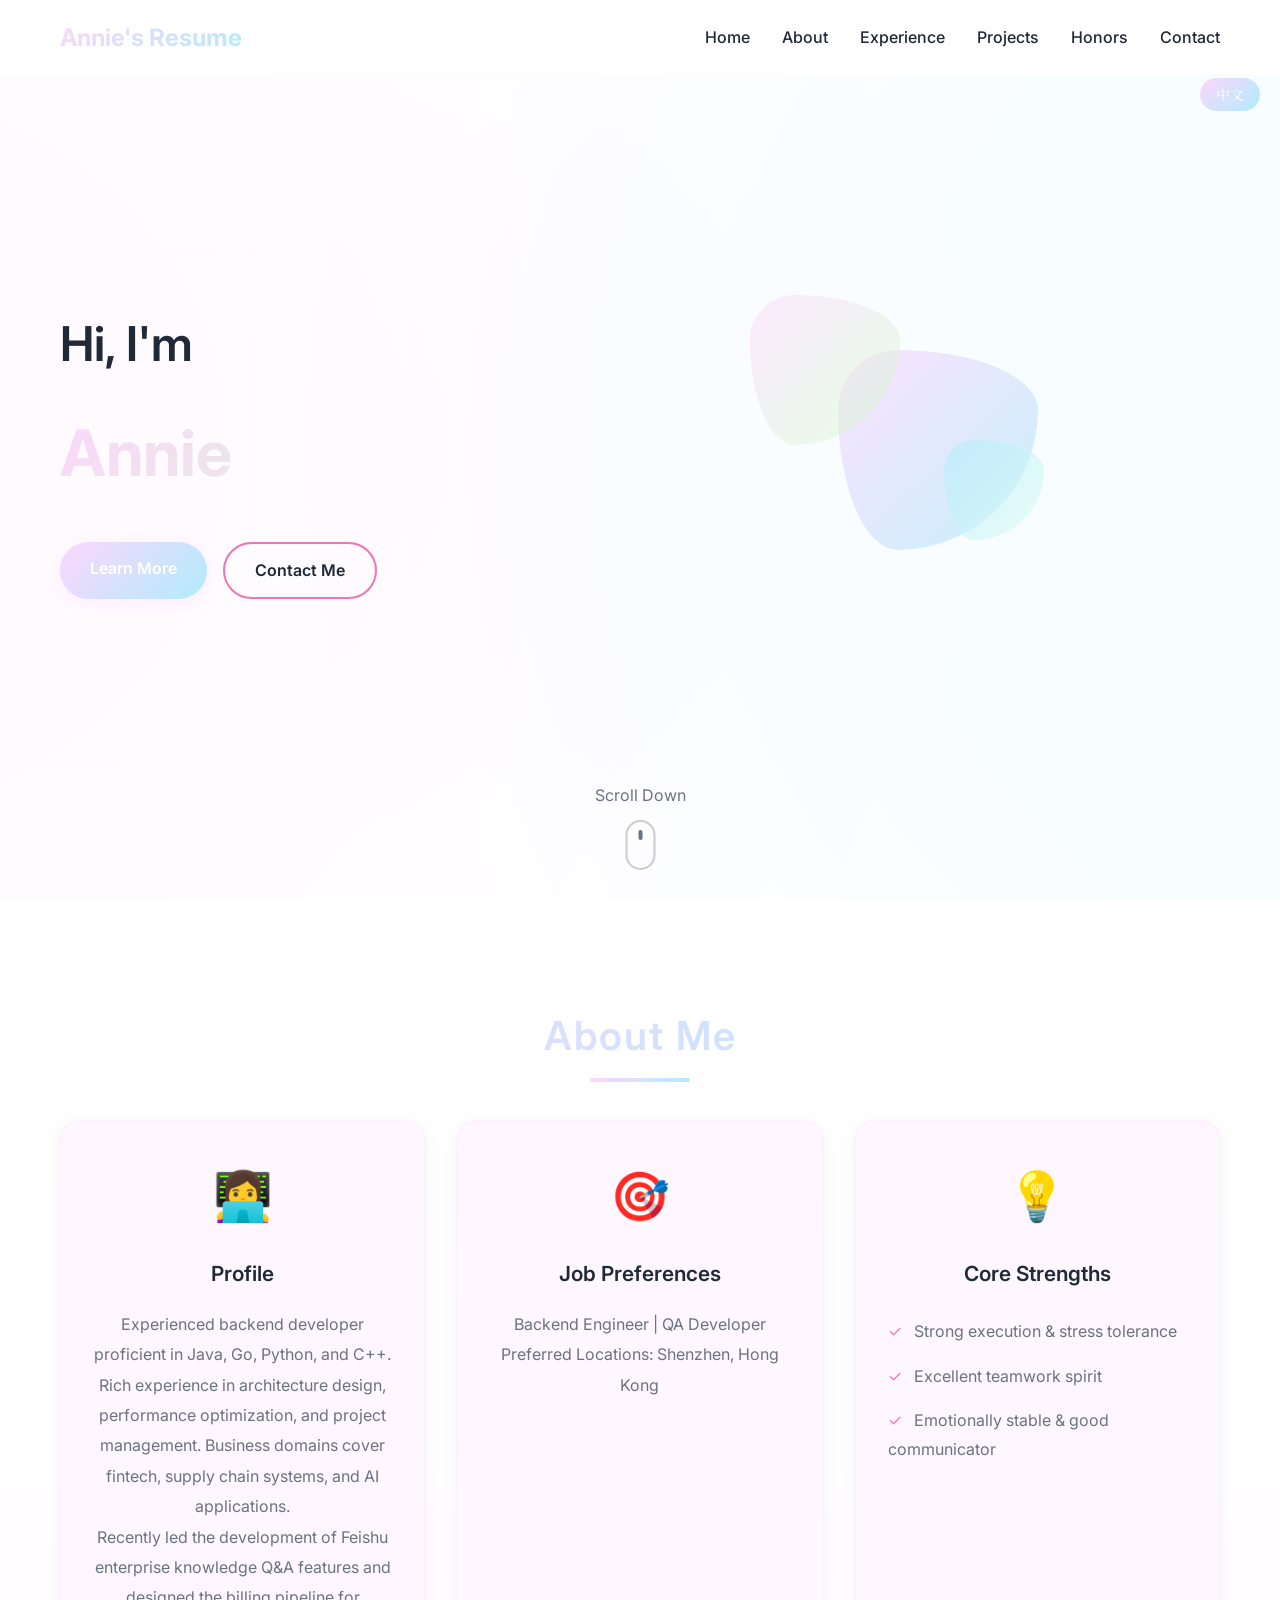
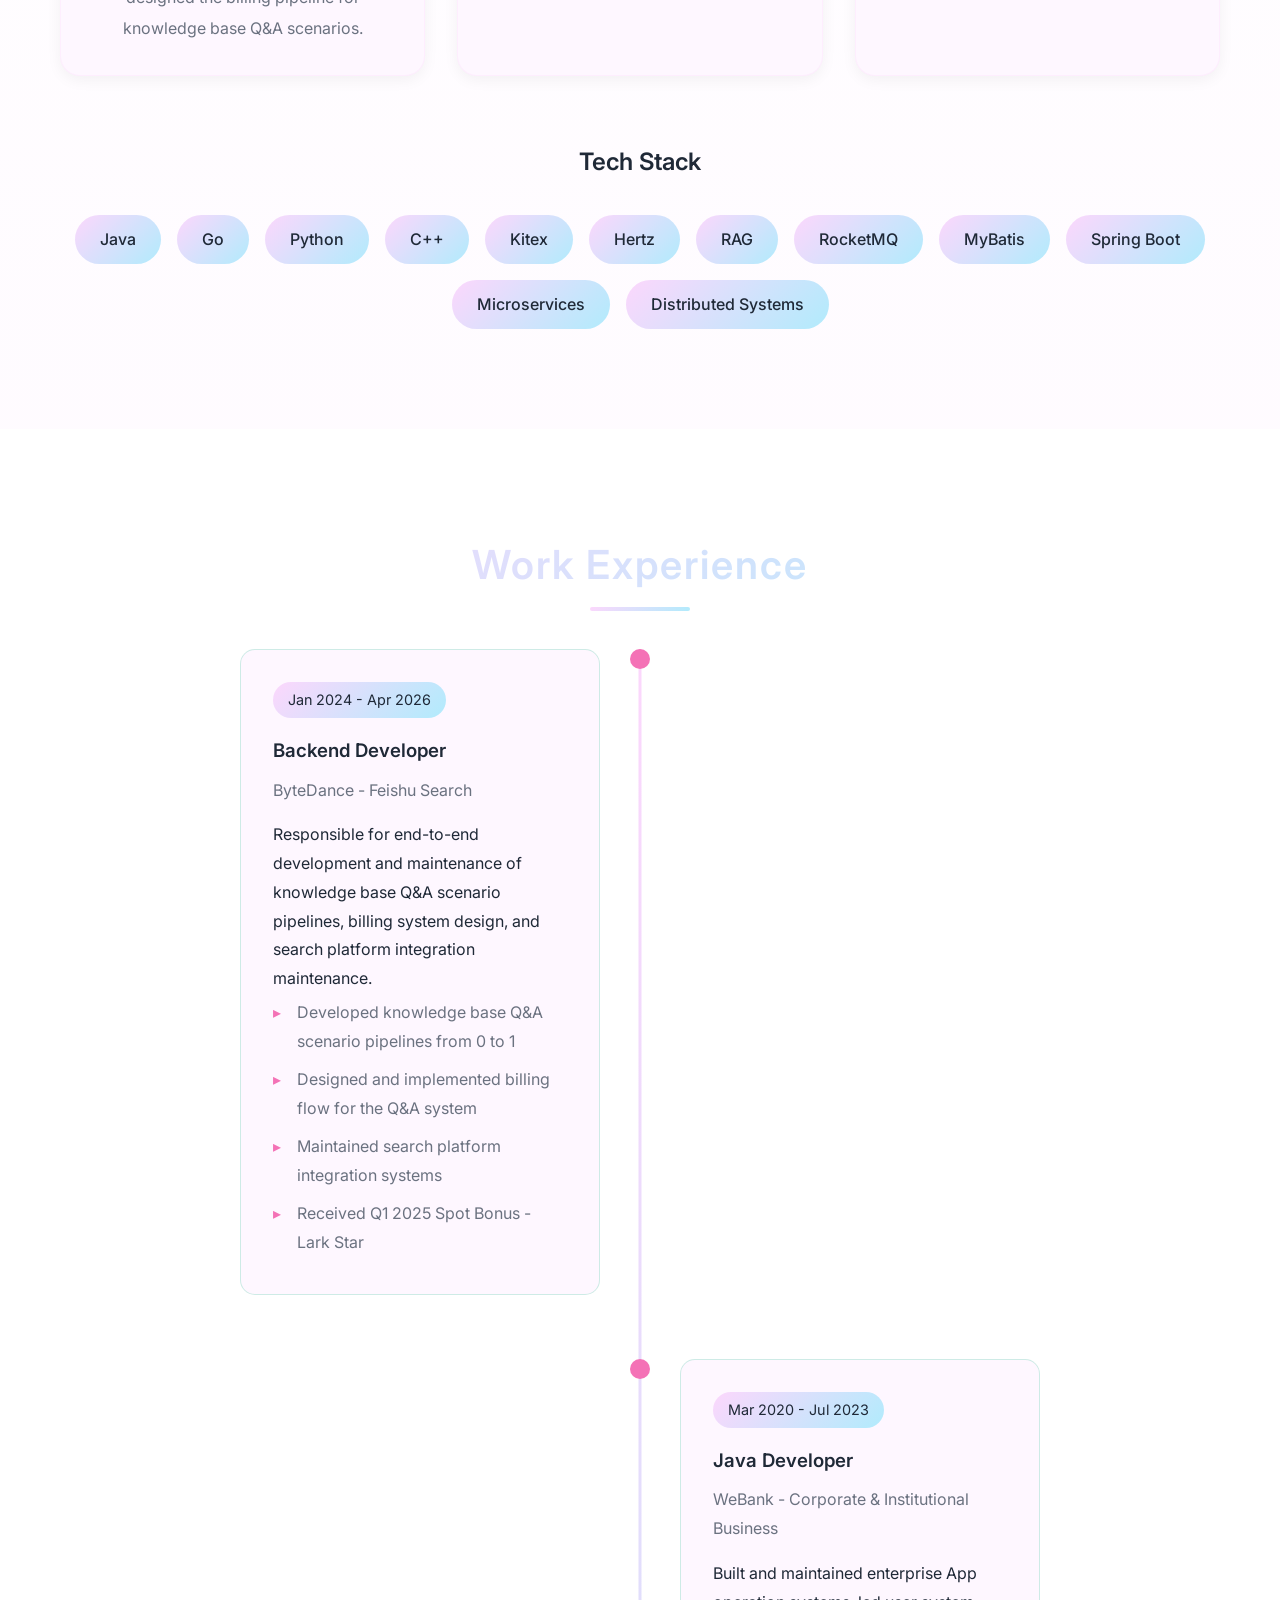
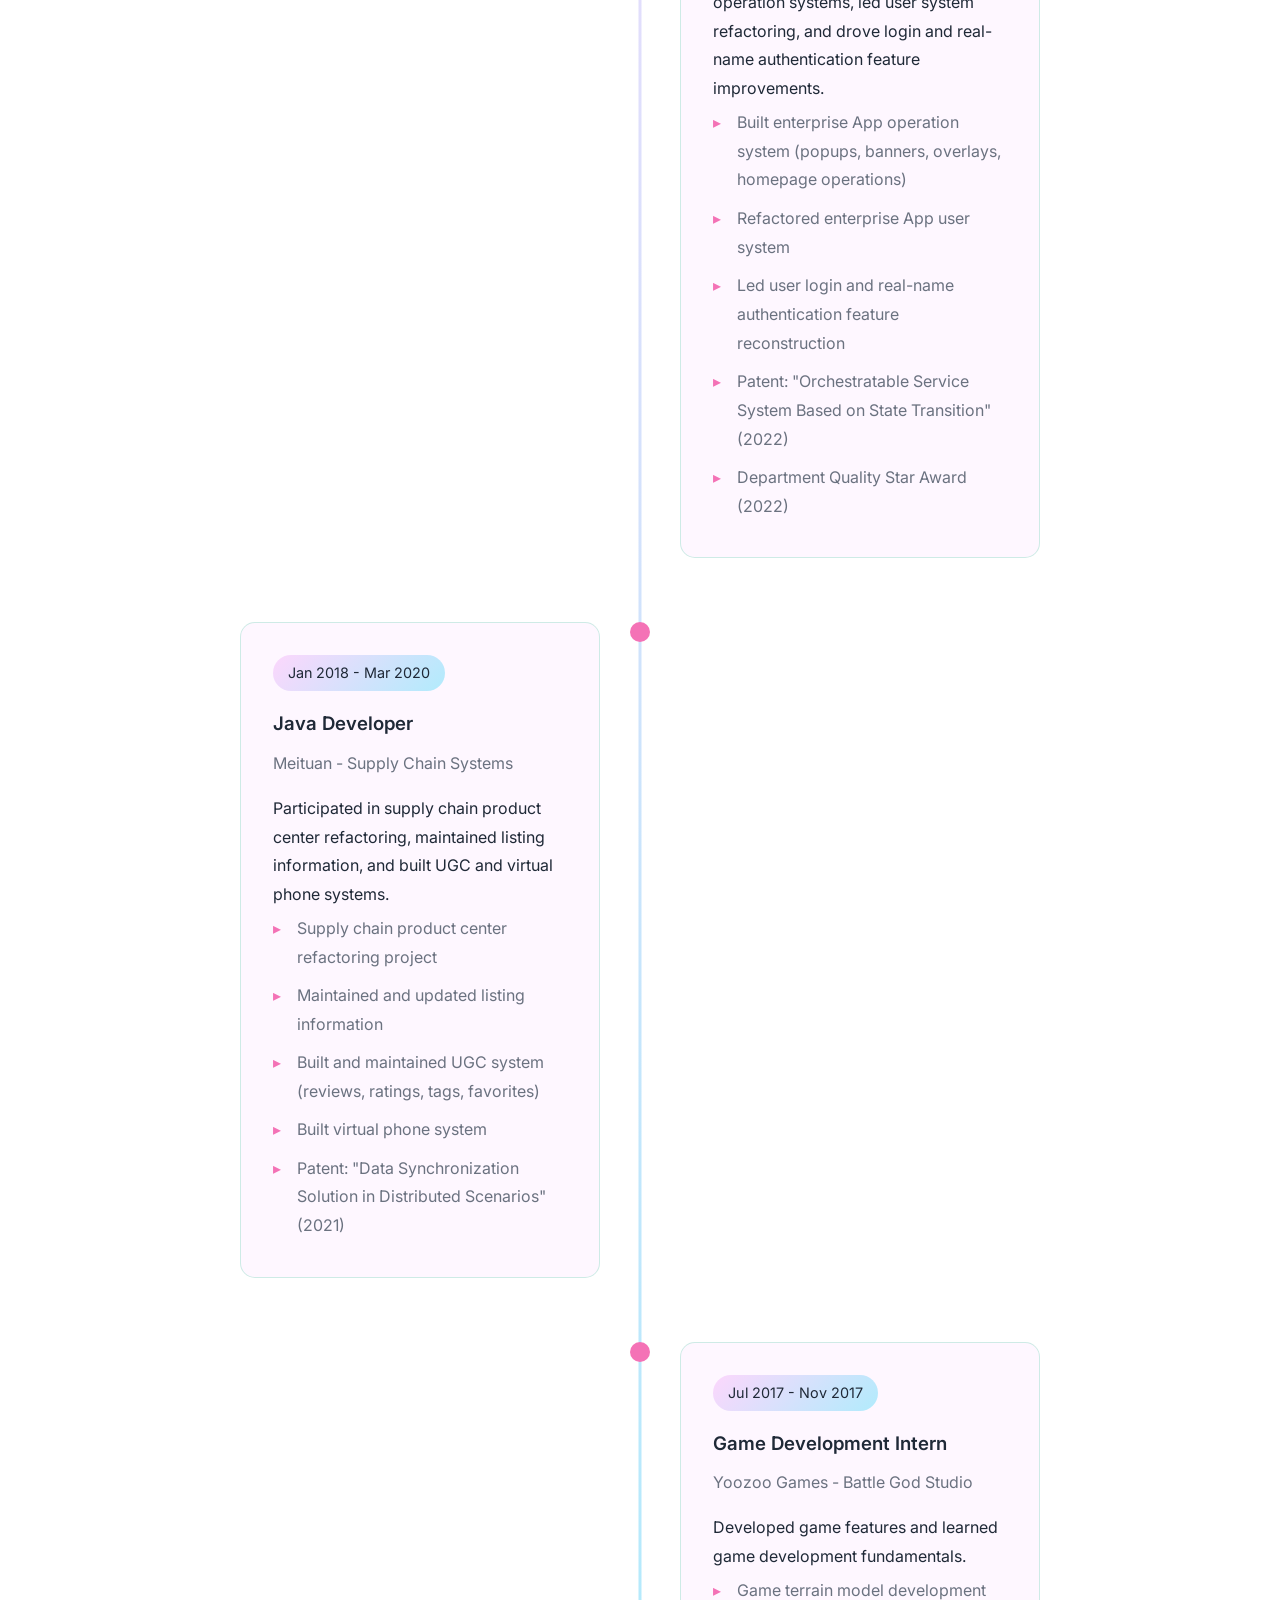
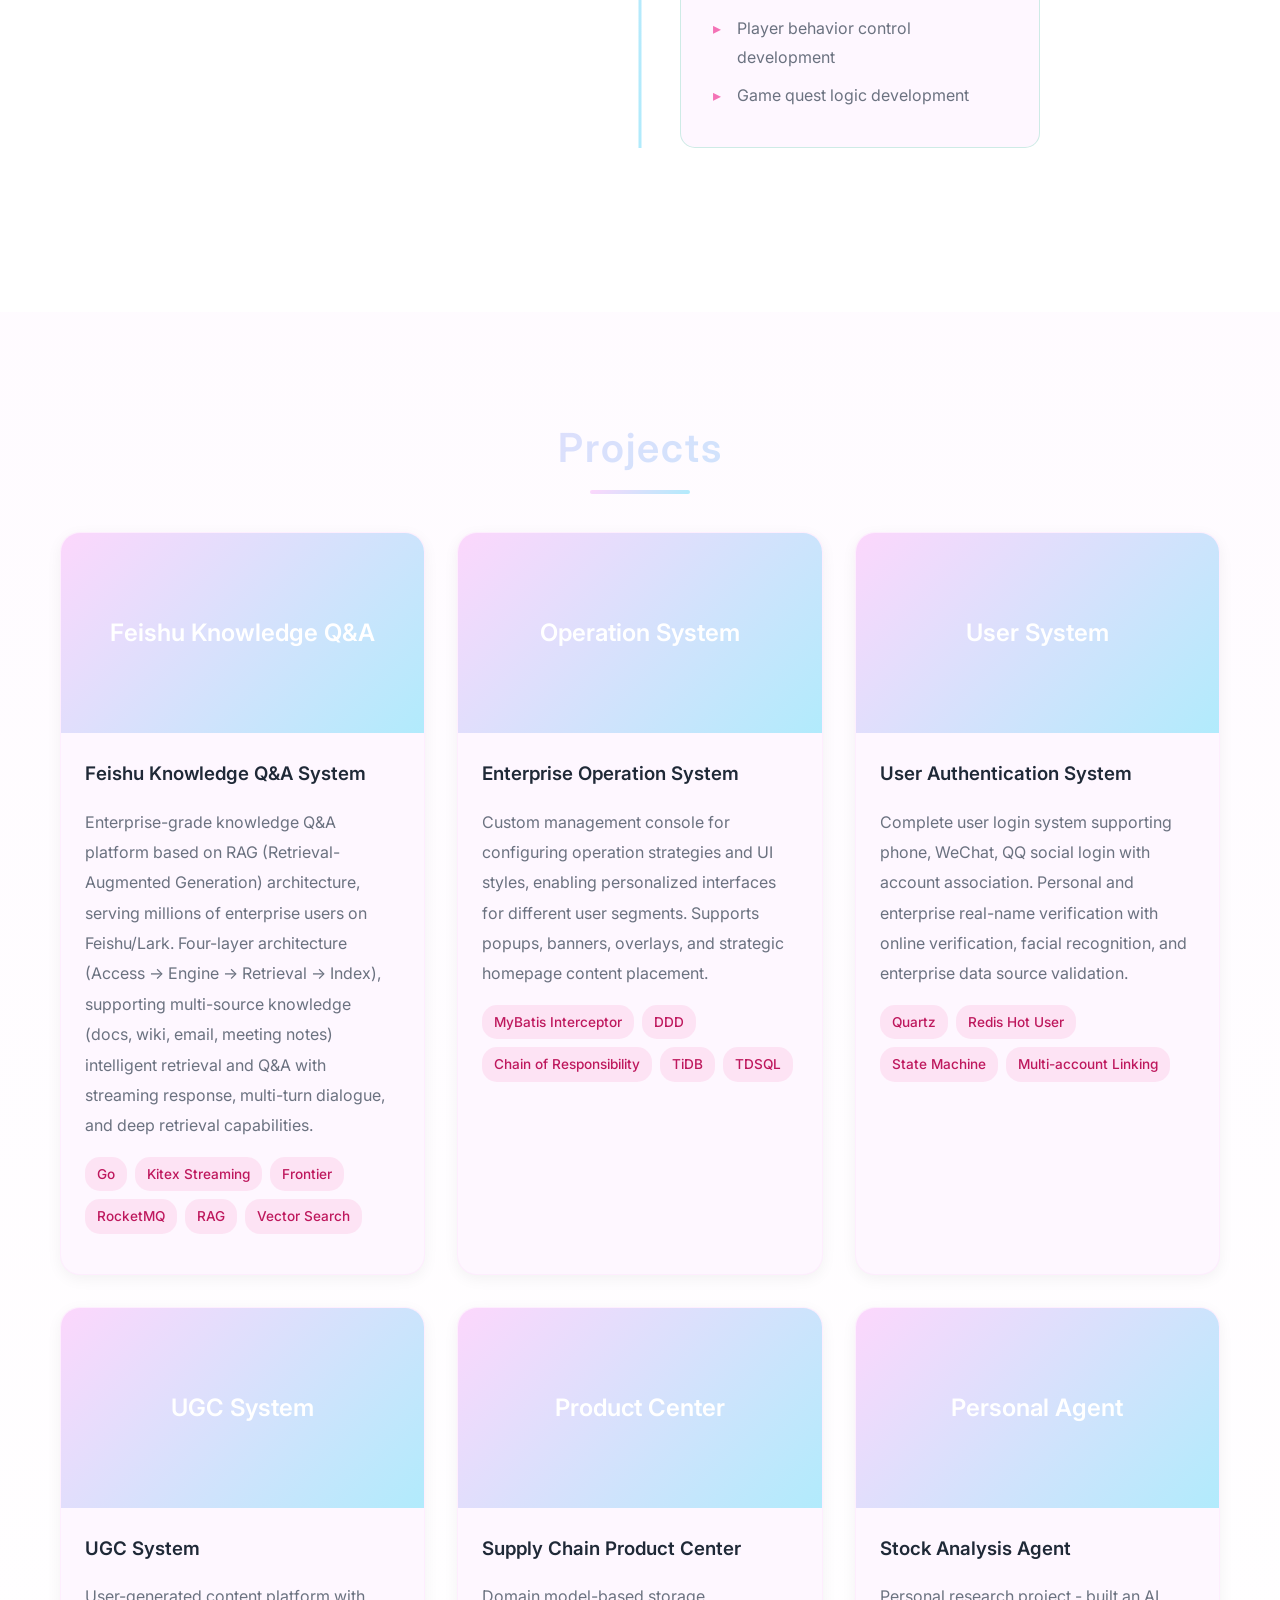
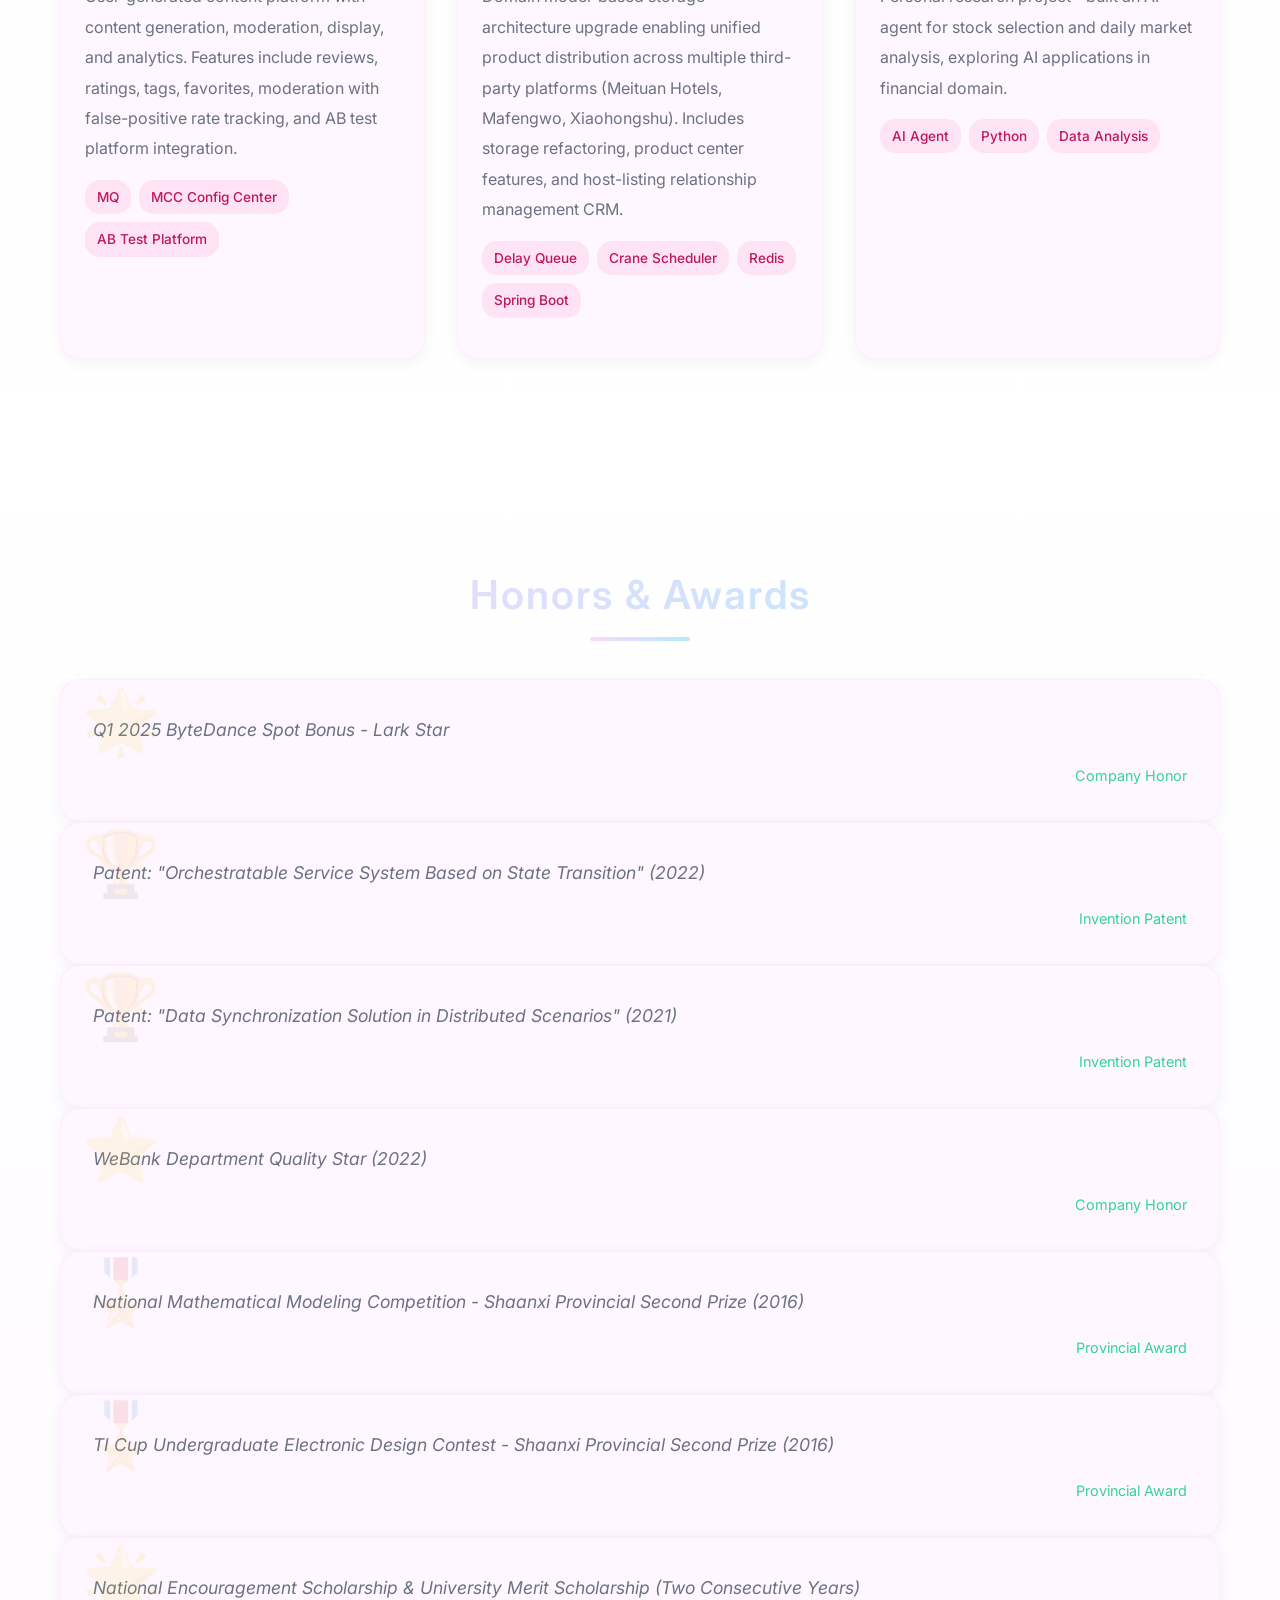
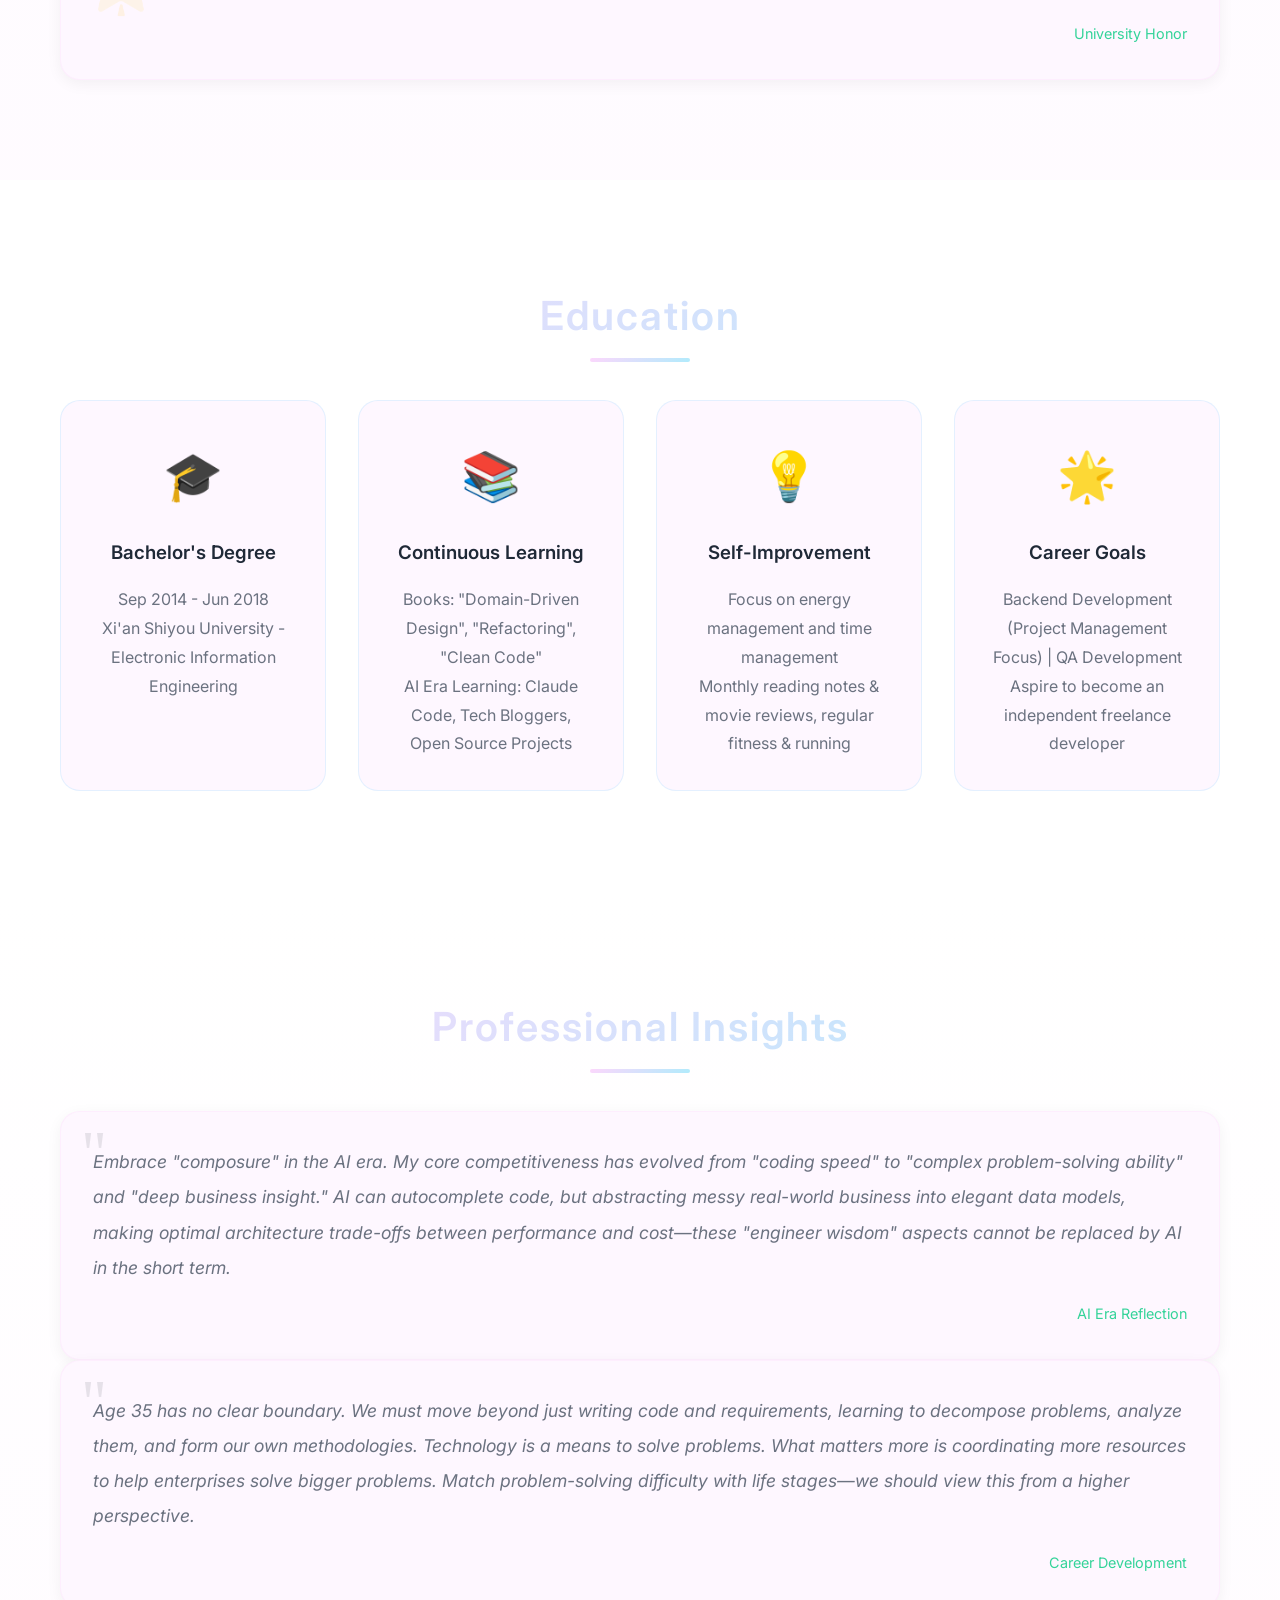
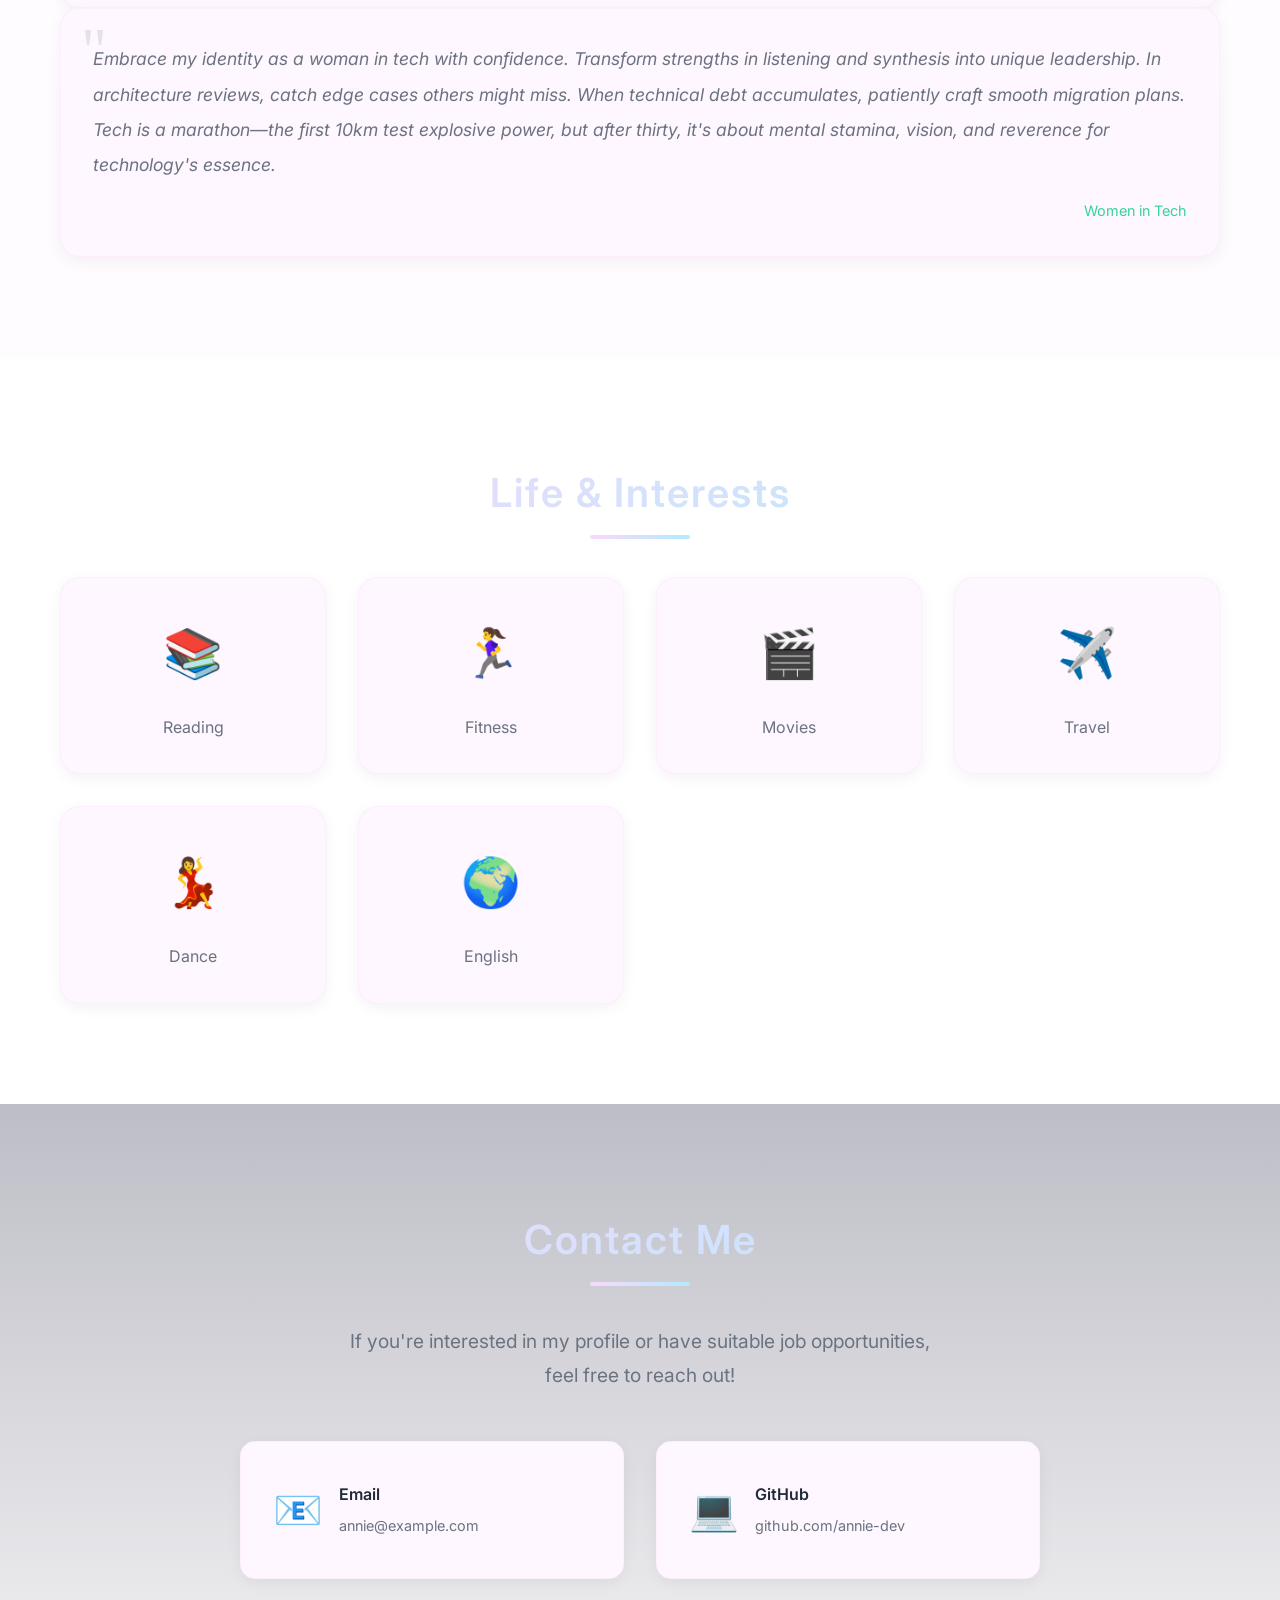
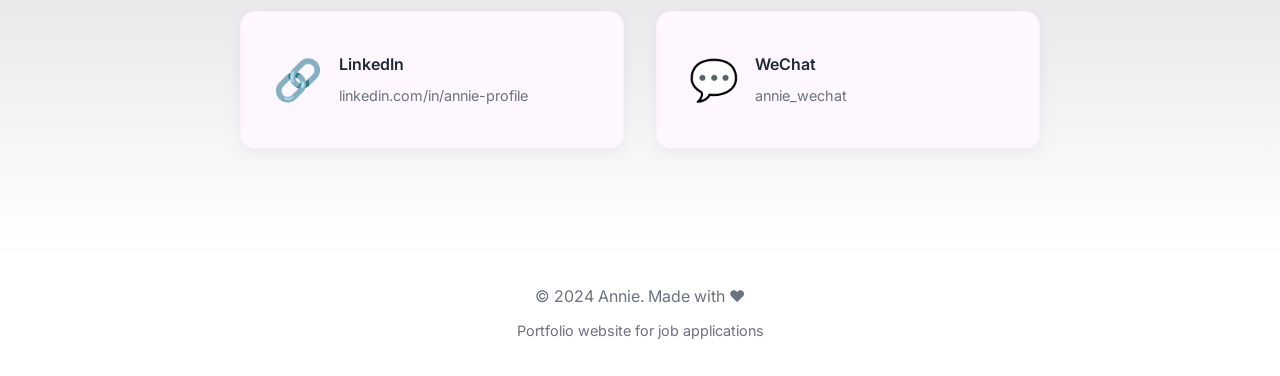
==== commit e18e4d23: "Update: simplify life section and make insights collapsible - Life section now shows only icon + 4-c" ====
--- a/index_en.html
+++ b/index_en.html
@@ -40,7 +40,7 @@
     <!-- Navigation -->
     <nav class="navbar">
         <div class="nav-container">
-            <div class="logo">Annie's Portfolio</div>
+            <div class="logo">Annie's Resume</div>
             <ul class="nav-menu">
                 <li><a href="#home">Home</a></li>
                 <li><a href="#about">About</a></li>
@@ -93,12 +93,13 @@
                 <div class="about-card">
                     <div class="card-icon">👩‍💻</div>
                     <h3>Profile</h3>
-                    <p>Experienced backend developer proficient in Java, Go, Python, and C++. Deep expertise in project management, architecture design, performance optimization, fintech, supply chain systems, and AI applications. Led the development of Feishu enterprise knowledge Q&A features and designed the billing pipeline for knowledge base Q&A scenarios.</p>
+                    <p>Experienced backend developer proficient in Java, Go, Python, and C++. Rich experience in architecture design, performance optimization, and project management. Business domains cover fintech, supply chain systems, and AI applications.</p>
+                    <p>Recently led the development of Feishu enterprise knowledge Q&A features and designed the billing pipeline for knowledge base Q&A scenarios.</p>
                 </div>
                 <div class="about-card">
                     <div class="card-icon">🎯</div>
                     <h3>Job Preferences</h3>
-                    <p>Backend Engineer | Architect | AI Application Developer</p>
+                    <p>Backend Engineer | QA Developer</p>
                     <p>Preferred Locations: Shenzhen, Hong Kong</p>
                 </div>
                 <div class="about-card">
@@ -108,7 +109,6 @@
                         <li>Strong execution & stress tolerance</li>
                         <li>Excellent teamwork spirit</li>
                         <li>Emotionally stable & good communicator</li>
-                        <li>Work-life balance advocate</li>
                     </ul>
                 </div>
             </div>
@@ -410,33 +410,27 @@
             <div class="life-gallery">
                 <div class="life-item">
                     <div class="life-icon">📚</div>
-                    <h3>Reading</h3>
-                    <p>Monthly reading with notes across tech, management, and thinking methodologies</p>
+                    <p>Reading</p>
                 </div>
                 <div class="life-item">
                     <div class="life-icon">🏃‍♀️</div>
-                    <h3>Fitness</h3>
-                    <p>Weekly running and workout routines for physical and mental wellness</p>
+                    <p>Fitness</p>
                 </div>
                 <div class="life-item">
                     <div class="life-icon">🎬</div>
-                    <h3>Movies</h3>
-                    <p>Write reviews after watching films to record thoughts and insights</p>
+                    <p>Movies</p>
                 </div>
                 <div class="life-item">
                     <div class="life-icon">✈️</div>
-                    <h3>Travel</h3>
-                    <p>Capture life's beautiful moments through photography, discover new worlds</p>
+                    <p>Travel</p>
                 </div>
                 <div class="life-item">
                     <div class="life-icon">💃</div>
-                    <h3>Dance</h3>
-                    <p>Learning dance to cultivate artistic appreciation and body-mind coordination</p>
+                    <p>Dance</p>
                 </div>
                 <div class="life-item">
                     <div class="life-icon">🌍</div>
-                    <h3>English Learning</h3>
-                    <p>Continuous English learning to expand global perspective</p>
+                    <p>English</p>
                 </div>
             </div>
         </div>
--- a/css/style.css
+++ b/css/style.css
@@ -1,16 +1,16 @@
-/* ==================== 全局样式 - 橙色浅蓝色系 ==================== */
+/* ==================== 全局样式 - 冰淇淋白底配色 ==================== */
 :root {
-    /* 橙色浅蓝色系配色 */
-    --primary-color: #fb923c;
-    --secondary-color: #7dd3fc;
-    --accent-color: #fdba74;
-    --dark-bg: #1a1a2e;
-    --card-bg: #252542;
-    --text-primary: #f0f9ff;
-    --text-secondary: #a5b4fc;
-    --gradient-1: linear-gradient(135deg, #fb923c, #7dd3fc);
-    --gradient-2: linear-gradient(135deg, #fdba74, #fb923c);
-    --gradient-3: linear-gradient(135deg, #7dd3fc, #38bdf8);
+    /* 冰淇淋色调 - 白底深字清爽配色 */
+    --primary-color: #F472B6;
+    --secondary-color: #818CF8;
+    --accent-color: #34D399;
+    --dark-bg: #FFFFFF;
+    --card-bg: #FEF7FF;
+    --text-primary: #1F2937;
+    --text-secondary: #6B7280;
+    --gradient-1: linear-gradient(135deg, #FCD7FC, #B1EBFC);
+    --gradient-2: linear-gradient(135deg, #FCD7FC, #D0FFC9);
+    --gradient-3: linear-gradient(135deg, #B1EBFC, #DEFCF2);
 }
 
 * {
@@ -48,7 +48,7 @@
     position: absolute;
     width: 8px;
     height: 8px;
-    background: linear-gradient(135deg, #fb923c, #7dd3fc);
+    background: linear-gradient(135deg, #f472b6, #a5b4fc);
     border-radius: 50%;
     pointer-events: none;
     animation: particleFade 1s ease-out forwards;
@@ -101,10 +101,10 @@
     position: fixed;
     top: 0;
     width: 100%;
-    background: rgba(26, 26, 46, 0.9);
+    background: rgba(255, 255, 255, 0.95);
     backdrop-filter: blur(10px);
     z-index: 1000;
-    border-bottom: 1px solid rgba(251, 146, 60, 0.2);
+    border-bottom: 1px solid rgba(252, 215, 252, 0.2);
 }
 
 .nav-container {
@@ -139,6 +139,10 @@
     position: relative;
 }
 
+.nav-menu a:hover {
+    color: var(--primary-color);
+}
+
 .nav-menu a::after {
     content: '';
     position: absolute;
@@ -187,8 +191,8 @@
     left: -50%;
     width: 200%;
     height: 200%;
-    background: radial-gradient(circle at 20% 50%, rgba(251, 146, 60, 0.12), transparent 50%),
-                radial-gradient(circle at 80% 50%, rgba(125, 211, 252, 0.12), transparent 50%);
+    background: radial-gradient(circle at 20% 50%, rgba(252, 215, 252, 0.15), transparent 50%),
+                radial-gradient(circle at 80% 50%, rgba(177, 235, 252, 0.15), transparent 50%);
     animation: rotate 30s linear infinite;
 }
 
@@ -285,18 +289,24 @@
 .btn-primary {
     background: var(--gradient-1);
     color: white;
-    box-shadow: 0 4px 15px rgba(251, 146, 60, 0.4);
+    box-shadow: 0 4px 15px rgba(252, 215, 252, 0.4);
 }
 
 .btn-primary:hover {
     transform: translateY(-3px);
-    box-shadow: 0 6px 20px rgba(251, 146, 60, 0.6);
+    box-shadow: 0 6px 20px rgba(252, 215, 252, 0.6);
 }
 
 .btn-secondary {
     background: transparent;
     color: var(--text-primary);
     border: 2px solid var(--primary-color);
+}
+
+.btn-secondary:hover {
+    background: var(--primary-color);
+    color: white;
+    transform: translateY(-3px);
 }
 
 .btn-secondary:hover {
@@ -367,6 +377,7 @@
     transform: translateX(-50%);
     text-align: center;
     animation: bounce 2s infinite;
+    color: var(--text-secondary);
 }
 
 @keyframes bounce {
@@ -378,7 +389,7 @@
 .mouse {
     width: 30px;
     height: 50px;
-    border: 2px solid var(--text-secondary);
+    border: 2px solid #ccc;
     border-radius: 15px;
     margin: 10px auto 0;
     position: relative;
@@ -404,7 +415,7 @@
 /* ==================== 关于我 ==================== */
 .about {
     padding: 100px 0;
-    background: linear-gradient(180deg, var(--dark-bg) 0%, rgba(37, 37, 66, 0.3) 100%);
+    background: linear-gradient(180deg, var(--dark-bg) 0%, rgba(254, 247, 255, 0.5) 100%);
 }
 
 .about-content {
@@ -420,9 +431,10 @@
     border-radius: 20px;
     text-align: center;
     transition: all 0.3s ease;
-    border: 1px solid rgba(251, 146, 60, 0.2);
+    border: 1px solid rgba(252, 215, 252, 0.3);
     position: relative;
     overflow: hidden;
+    box-shadow: 0 4px 15px rgba(0, 0, 0, 0.05);
 }
 
 .about-card::before {
@@ -439,7 +451,7 @@
 
 .about-card:hover {
     transform: translateY(-10px);
-    box-shadow: 0 20px 40px rgba(251, 146, 60, 0.3);
+    box-shadow: 0 20px 40px rgba(252, 215, 252, 0.25);
 }
 
 .about-card:hover::before {
@@ -620,7 +632,7 @@
 /* ==================== 项目经验 ==================== */
 .projects {
     padding: 100px 0;
-    background: linear-gradient(180deg, rgba(37, 37, 66, 0.3) 0%, var(--dark-bg) 100%);
+    background: linear-gradient(180deg, rgba(254, 247, 255, 0.5) 0%, var(--dark-bg) 100%);
 }
 
 .projects-grid {
@@ -633,13 +645,14 @@
     background: var(--card-bg);
     border-radius: 20px;
     overflow: hidden;
-    border: 1px solid rgba(251, 146, 60, 0.2);
-    transition: all 0.3s ease;
+    border: 1px solid rgba(252, 215, 252, 0.3);
+    transition: all 0.3s ease;
+    box-shadow: 0 4px 15px rgba(0, 0, 0, 0.05);
 }
 
 .project-card:hover {
     transform: translateY(-10px);
-    box-shadow: 0 20px 40px rgba(251, 146, 60, 0.3);
+    box-shadow: 0 20px 40px rgba(252, 215, 252, 0.25);
 }
 
 .project-image {
@@ -682,11 +695,12 @@
 }
 
 .project-tech span {
-    background: rgba(251, 146, 60, 0.2);
+    background: rgba(244, 114, 182, 0.15);
     padding: 5px 12px;
     border-radius: 15px;
     font-size: 0.85rem;
-    color: var(--primary-color);
+    color: #be185d;
+    font-weight: 500;
 }
 
 .project-link {
@@ -743,13 +757,40 @@
 /* ==================== 感悟体验 ==================== */
 .insights {
     padding: 100px 0;
-    background: linear-gradient(180deg, var(--dark-bg) 0%, rgba(37, 37, 66, 0.3) 100%);
-}
-
-.insights-grid {
+    background: linear-gradient(180deg, var(--dark-bg) 0%, rgba(254, 247, 255, 0.5) 100%);
+}
+
+/* 可折叠区域 */
+.collapsible-section .insights-grid {
+    display: none;
+}
+
+.collapsible-section.expanded .insights-grid {
     display: grid;
     grid-template-columns: repeat(auto-fit, minmax(300px, 1fr));
     gap: 2rem;
+}
+
+.toggle-title {
+    cursor: pointer;
+    user-select: none;
+    position: relative;
+    transition: all 0.3s ease;
+}
+
+.toggle-title:hover {
+    color: var(--primary-color);
+}
+
+.toggle-icon {
+    display: inline-block;
+    margin-left: 10px;
+    font-size: 1.2rem;
+    transition: transform 0.3s ease;
+}
+
+.collapsible-section.expanded .toggle-icon {
+    transform: rotate(180deg);
 }
 
 .insight-card {
@@ -757,13 +798,14 @@
     padding: 2rem;
     border-radius: 20px;
     position: relative;
-    border: 1px solid rgba(253, 186, 116, 0.2);
-    transition: all 0.3s ease;
+    border: 1px solid rgba(252, 215, 252, 0.3);
+    transition: all 0.3s ease;
+    box-shadow: 0 4px 15px rgba(0, 0, 0, 0.05);
 }
 
 .insight-card:hover {
     transform: translateY(-5px);
-    box-shadow: 0 15px 35px rgba(253, 186, 116, 0.3);
+    box-shadow: 0 15px 35px rgba(252, 215, 252, 0.2);
     border-color: var(--accent-color);
 }
 
@@ -807,14 +849,22 @@
     padding: 2rem;
     border-radius: 20px;
     text-align: center;
-    border: 1px solid rgba(125, 211, 252, 0.2);
-    transition: all 0.3s ease;
+    border: 1px solid rgba(252, 215, 252, 0.3);
+    transition: all 0.3s ease;
+    box-shadow: 0 4px 15px rgba(0, 0, 0, 0.05);
 }
 
 .life-item:hover {
-    transform: translateY(-5px) rotate(2deg);
-    box-shadow: 0 15px 35px rgba(125, 211, 252, 0.3);
+    transform: translateY(-5px);
+    box-shadow: 0 15px 35px rgba(252, 215, 252, 0.2);
     border-color: var(--secondary-color);
+}
+
+.life-item h3 {
+    margin-bottom: 0;
+    font-size: 1.1rem;
+    font-weight: 500;
+    color: var(--text-primary);
 }
 
 .life-icon {
@@ -867,13 +917,14 @@
     gap: 1rem;
     text-decoration: none;
     color: inherit;
-    border: 1px solid rgba(251, 146, 60, 0.2);
-    transition: all 0.3s ease;
+    border: 1px solid rgba(252, 215, 252, 0.3);
+    transition: all 0.3s ease;
+    box-shadow: 0 4px 15px rgba(0, 0, 0, 0.05);
 }
 
 .contact-item:hover {
     transform: translateY(-5px);
-    box-shadow: 0 15px 35px rgba(251, 146, 60, 0.3);
+    box-shadow: 0 15px 35px rgba(252, 215, 252, 0.2);
     border-color: var(--primary-color);
 }
 
@@ -899,7 +950,7 @@
 .footer {
     padding: 2rem 0;
     text-align: center;
-    border-top: 1px solid rgba(251, 146, 60, 0.2);
+    border-top: 1px solid rgba(252, 215, 252, 0.3);
 }
 
 .footer p {
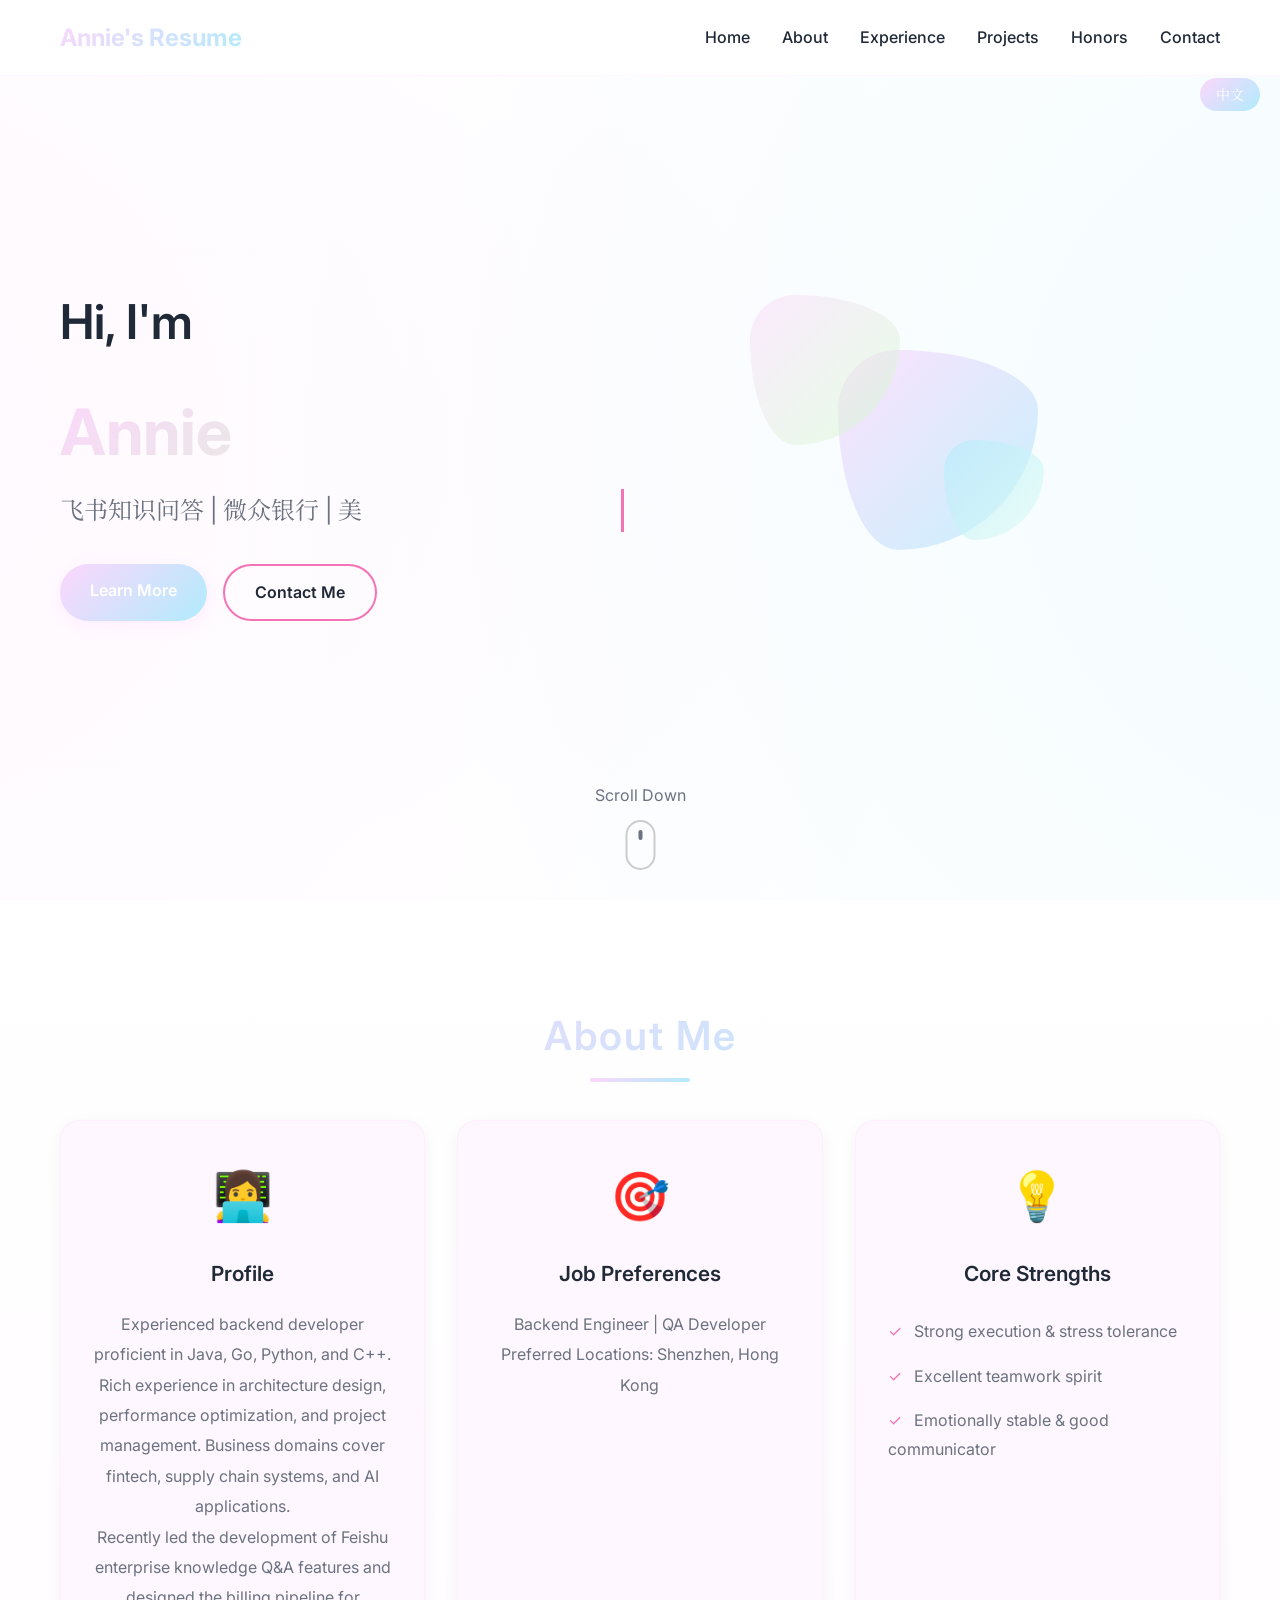
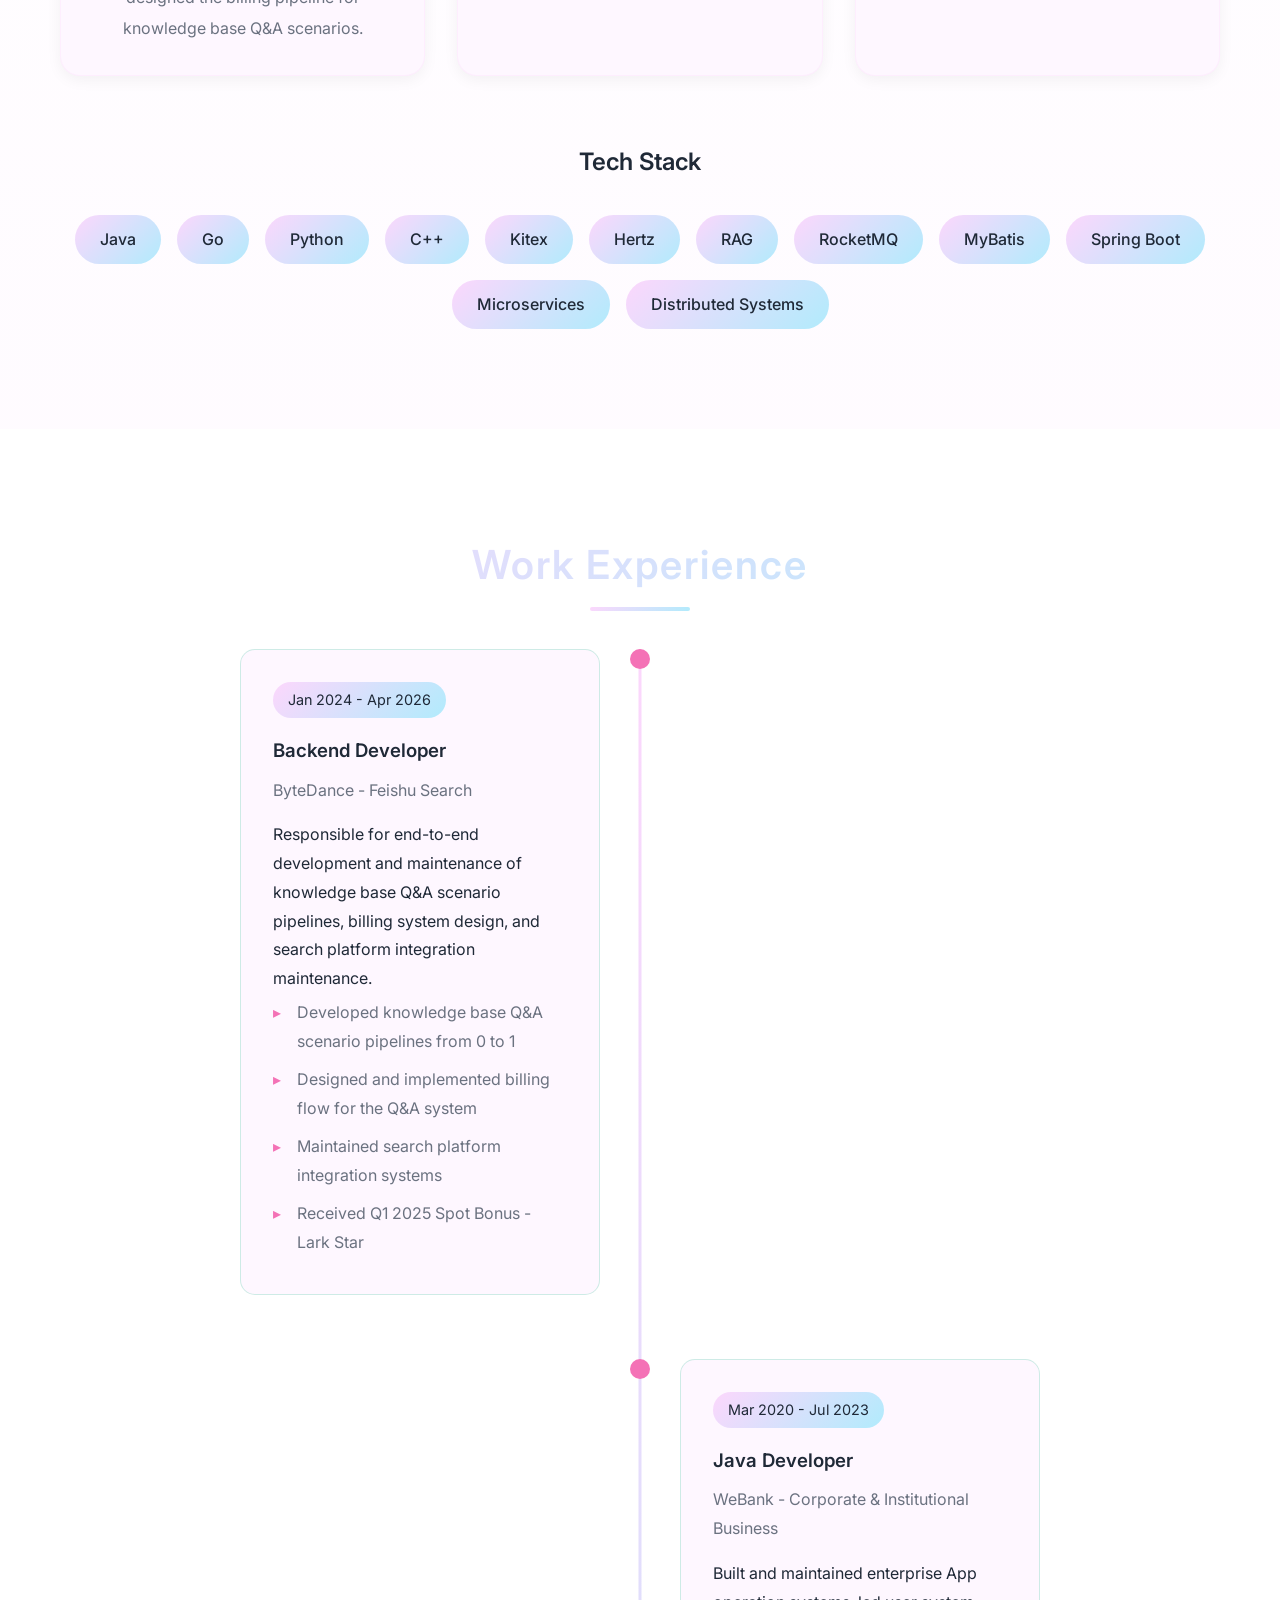
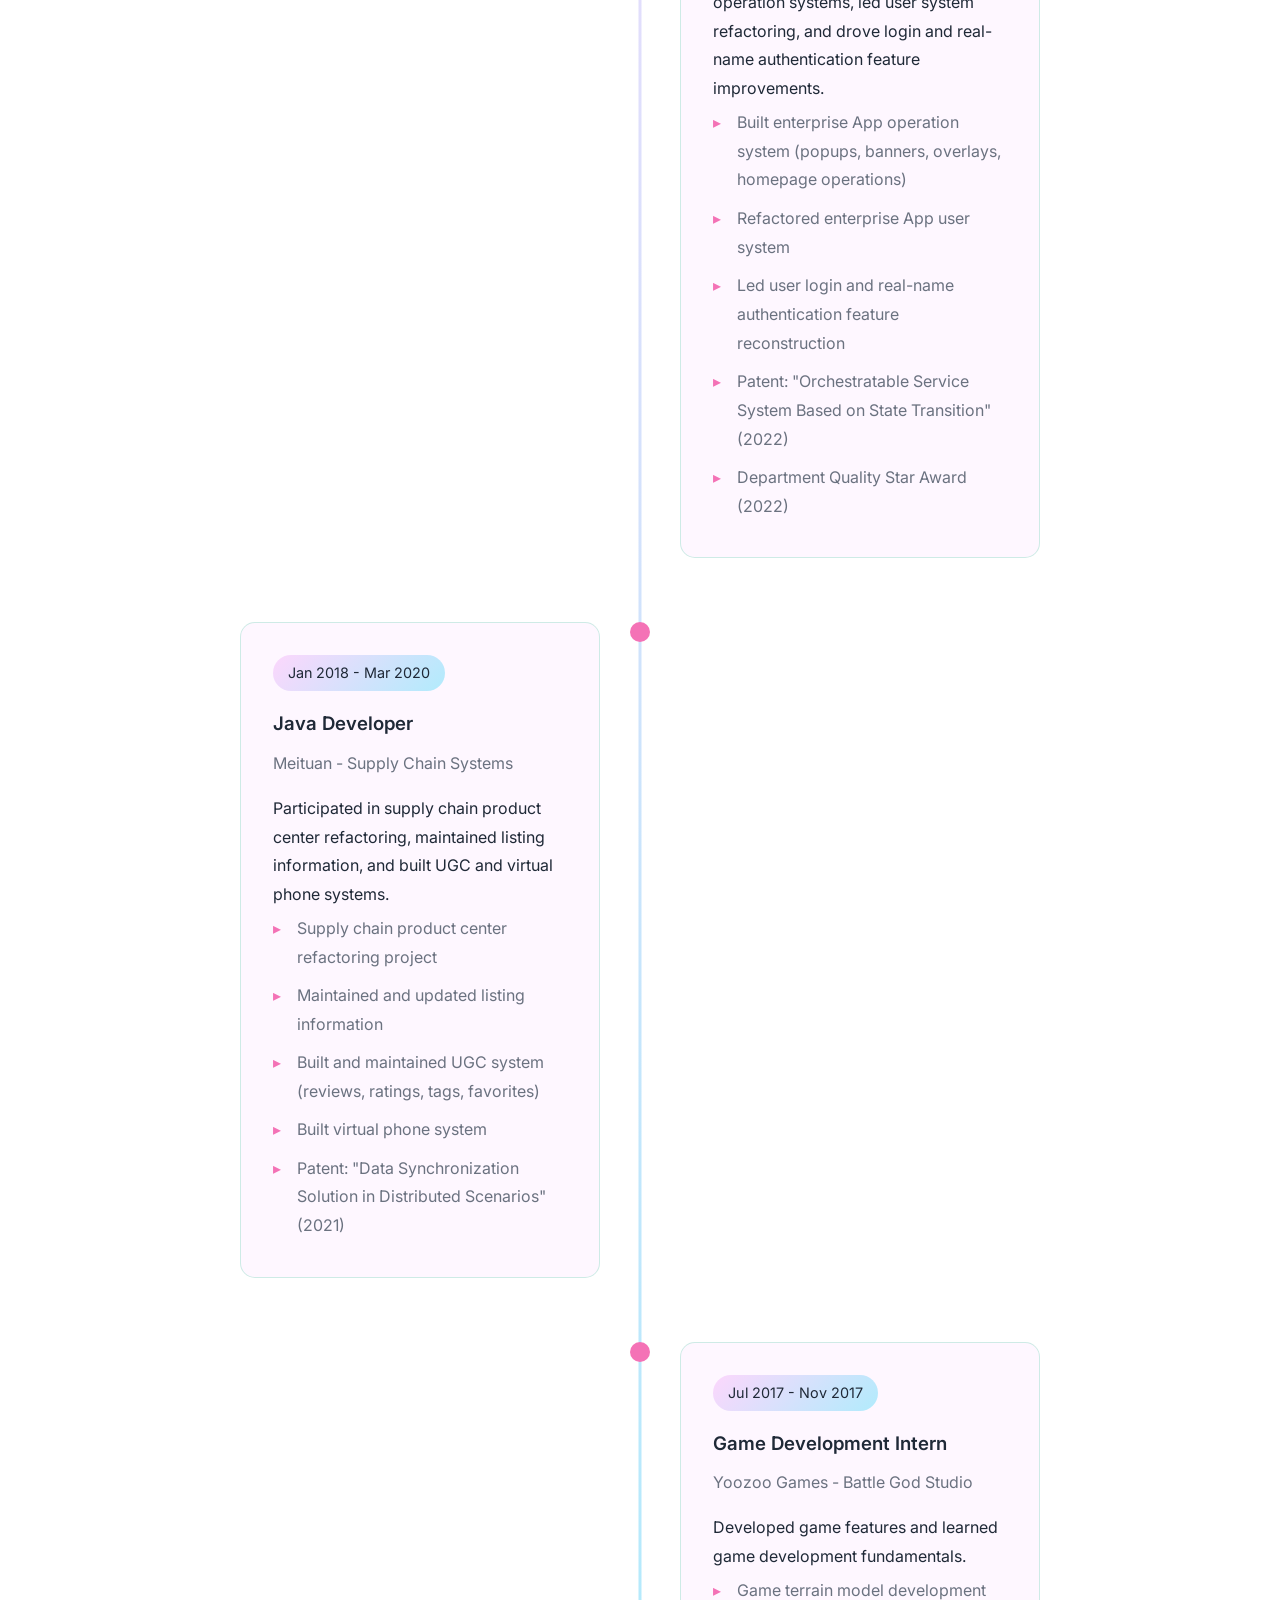
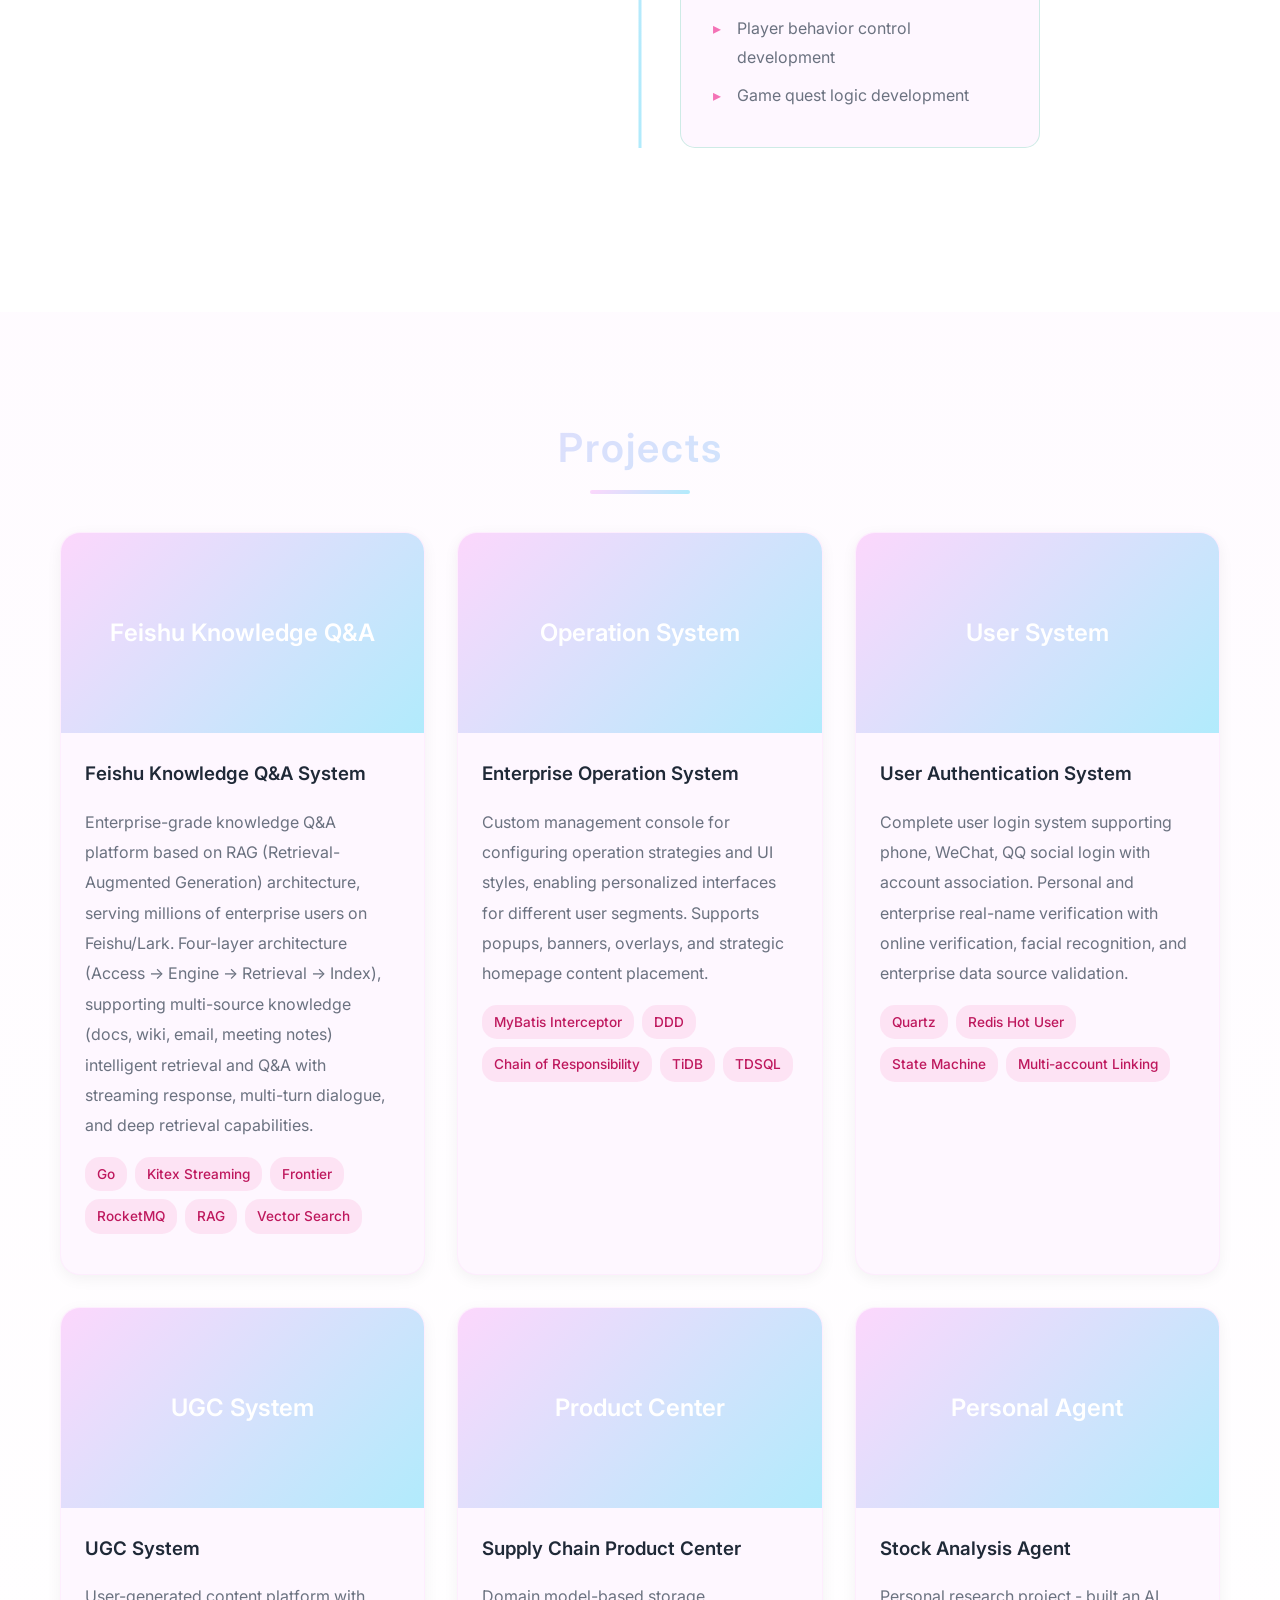
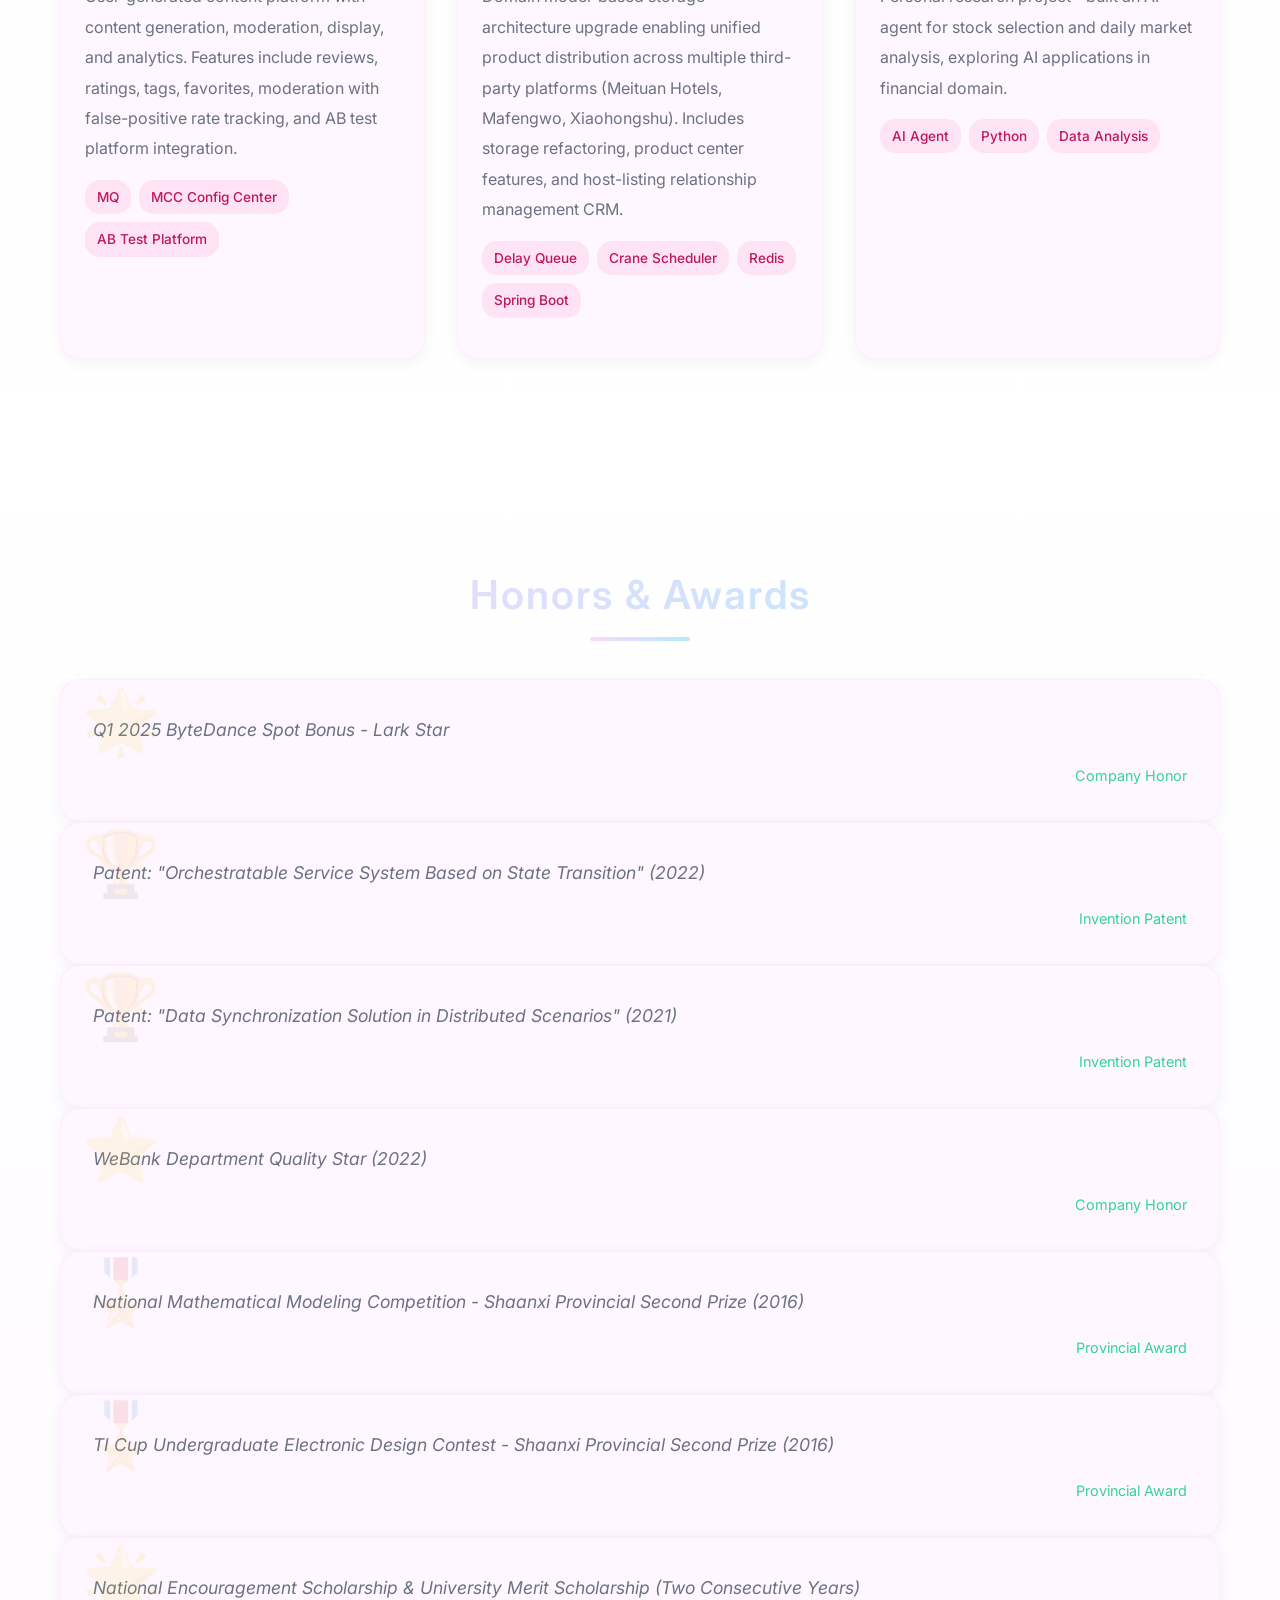
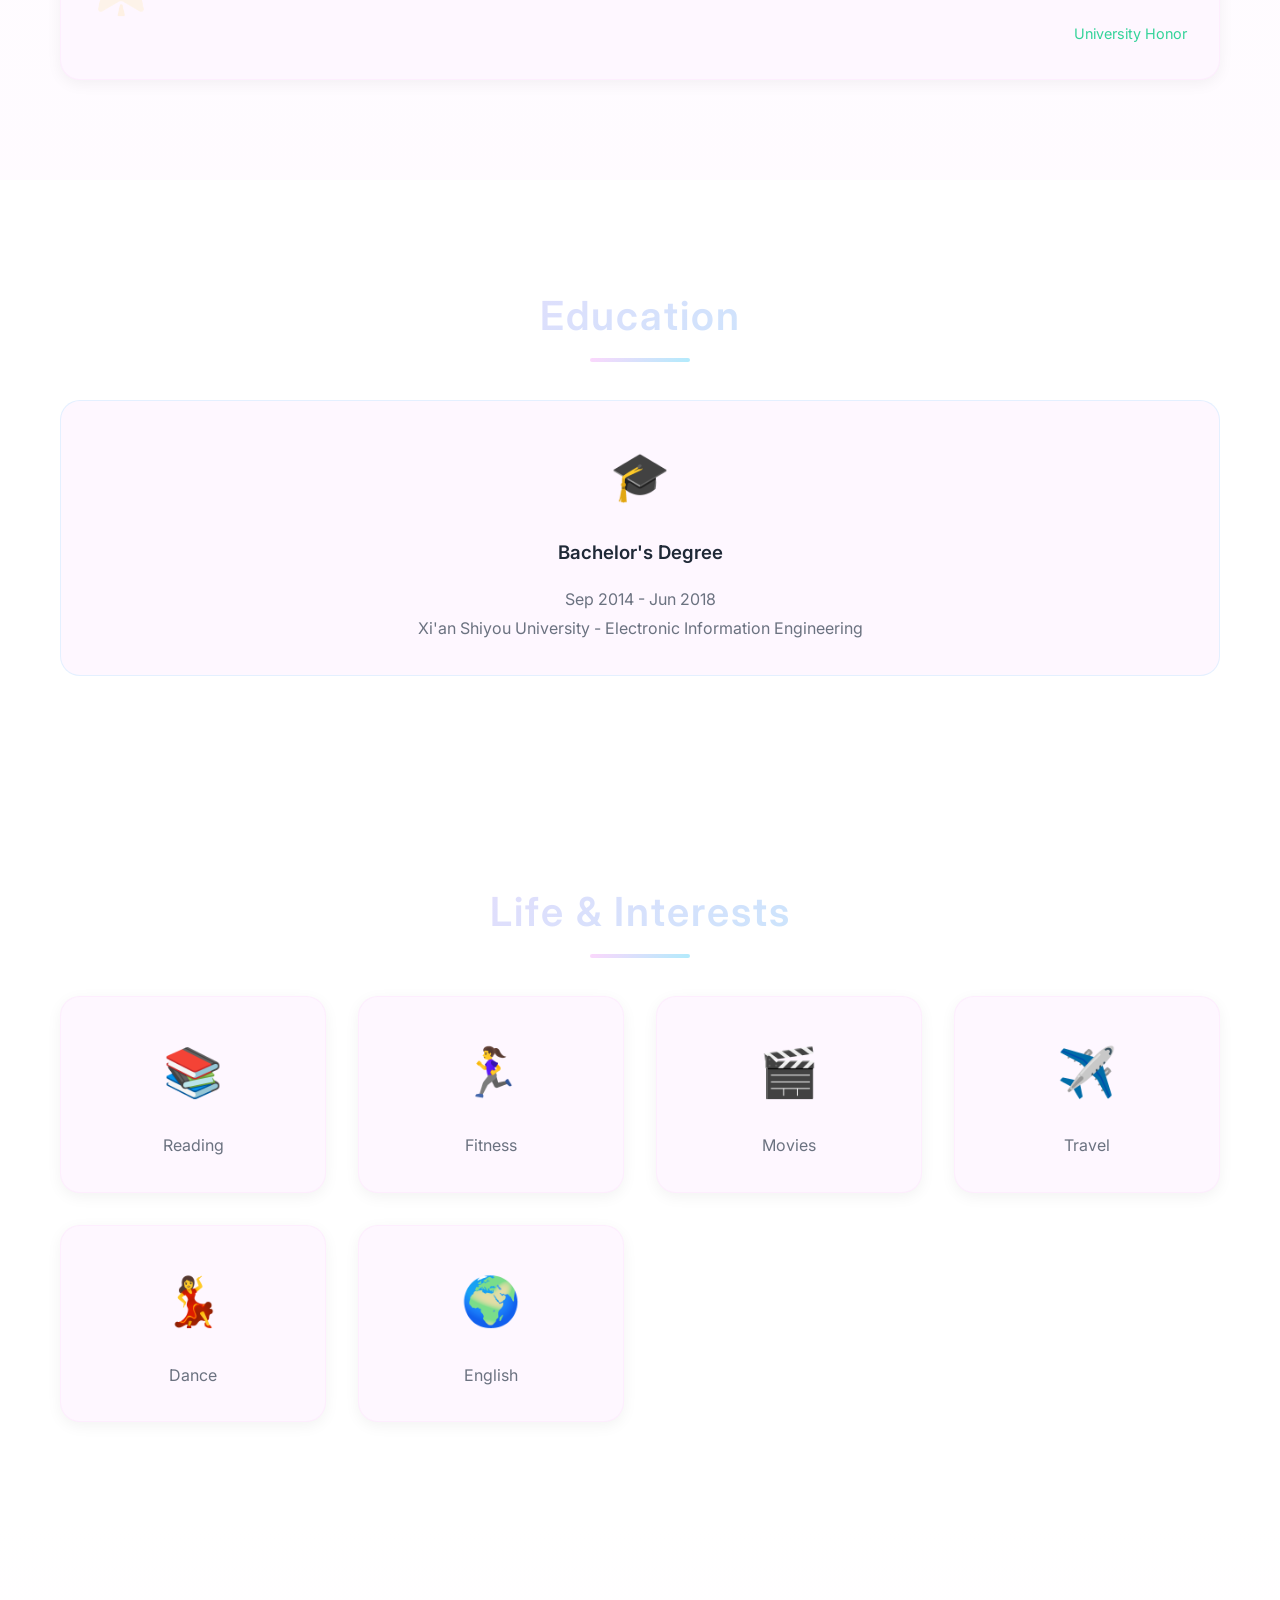
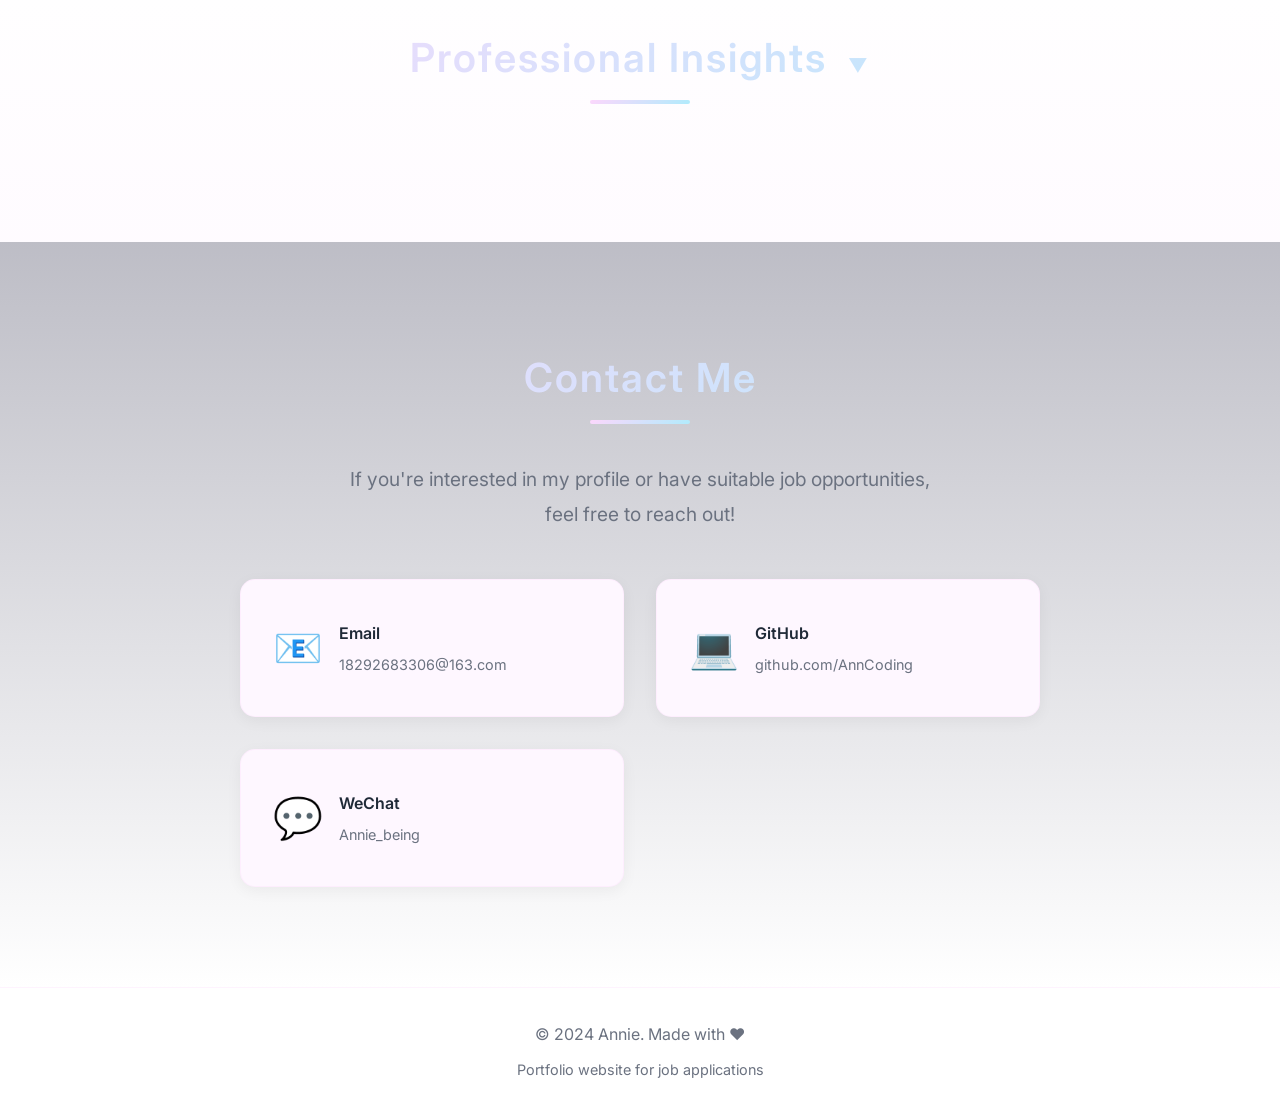
==== commit 6ee7d023: "Update: reorganize sections and update contact info - Move Insights section to bottom (after Life se" ====
--- a/index_en.html
+++ b/index_en.html
@@ -357,33 +357,50 @@
                     <p>Sep 2014 - Jun 2018</p>
                     <p>Xi'an Shiyou University - Electronic Information Engineering</p>
                 </div>
-                <div class="learning-item">
-                    <div class="learning-icon">📚</div>
-                    <h3>Continuous Learning</h3>
-                    <p>Books: "Domain-Driven Design", "Refactoring", "Clean Code"</p>
-                    <p>AI Era Learning: Claude Code, Tech Bloggers, Open Source Projects</p>
-                </div>
-                <div class="learning-item">
-                    <div class="learning-icon">💡</div>
-                    <h3>Self-Improvement</h3>
-                    <p>Focus on energy management and time management</p>
-                    <p>Monthly reading notes & movie reviews, regular fitness & running</p>
-                </div>
-                <div class="learning-item">
-                    <div class="learning-icon">🌟</div>
-                    <h3>Career Goals</h3>
-                    <p>Backend Development (Project Management Focus) | QA Development</p>
-                    <p>Aspire to become an independent freelance developer</p>
+            </div>
+        </div>
+    </section>
+
+    <!-- Life Section -->
+    <section id="life" class="life">
+        <div class="container">
+            <h2 class="section-title">Life & Interests</h2>
+            <div class="life-gallery">
+                <div class="life-item">
+                    <div class="life-icon">📚</div>
+                    <p>Reading</p>
+                </div>
+                <div class="life-item">
+                    <div class="life-icon">🏃‍♀️</div>
+                    <p>Fitness</p>
+                </div>
+                <div class="life-item">
+                    <div class="life-icon">🎬</div>
+                    <p>Movies</p>
+                </div>
+                <div class="life-item">
+                    <div class="life-icon">✈️</div>
+                    <p>Travel</p>
+                </div>
+                <div class="life-item">
+                    <div class="life-icon">💃</div>
+                    <p>Dance</p>
+                </div>
+                <div class="life-item">
+                    <div class="life-icon">🌍</div>
+                    <p>English</p>
                 </div>
             </div>
         </div>
     </section>
 
     <!-- Insights Section -->
-    <section id="insights-section" class="insights">
-        <div class="container">
-            <h2 class="section-title">Professional Insights</h2>
-            <div class="insights-grid">
+    <section id="insights-section" class="insights collapsible-section">
+        <div class="container">
+            <h2 class="section-title toggle-title" onclick="toggleInsights()">
+                Professional Insights <span class="toggle-icon">▼</span>
+            </h2>
+            <div class="insights-grid" id="insightsGrid">
                 <div class="insight-card">
                     <div class="insight-quote">"</div>
                     <p class="insight-text">Embrace "composure" in the AI era. My core competitiveness has evolved from "coding speed" to "complex problem-solving ability" and "deep business insight." AI can autocomplete code, but abstracting messy real-world business into elegant data models, making optimal architecture trade-offs between performance and cost—these "engineer wisdom" aspects cannot be replaced by AI in the short term.</p>
@@ -398,39 +415,6 @@
                     <div class="insight-quote">"</div>
                     <p class="insight-text">Embrace my identity as a woman in tech with confidence. Transform strengths in listening and synthesis into unique leadership. In architecture reviews, catch edge cases others might miss. When technical debt accumulates, patiently craft smooth migration plans. Tech is a marathon—the first 10km test explosive power, but after thirty, it's about mental stamina, vision, and reverence for technology's essence.</p>
                     <div class="insight-date">Women in Tech</div>
-                </div>
-            </div>
-        </div>
-    </section>
-
-    <!-- Life Section -->
-    <section id="life" class="life">
-        <div class="container">
-            <h2 class="section-title">Life & Interests</h2>
-            <div class="life-gallery">
-                <div class="life-item">
-                    <div class="life-icon">📚</div>
-                    <p>Reading</p>
-                </div>
-                <div class="life-item">
-                    <div class="life-icon">🏃‍♀️</div>
-                    <p>Fitness</p>
-                </div>
-                <div class="life-item">
-                    <div class="life-icon">🎬</div>
-                    <p>Movies</p>
-                </div>
-                <div class="life-item">
-                    <div class="life-icon">✈️</div>
-                    <p>Travel</p>
-                </div>
-                <div class="life-item">
-                    <div class="life-icon">💃</div>
-                    <p>Dance</p>
-                </div>
-                <div class="life-item">
-                    <div class="life-icon">🌍</div>
-                    <p>English</p>
                 </div>
             </div>
         </div>
@@ -443,32 +427,25 @@
             <div class="contact-content">
                 <p class="contact-intro">If you're interested in my profile or have suitable job opportunities, feel free to reach out!</p>
                 <div class="contact-methods">
-                    <a href="mailto:annie@example.com" class="contact-item">
+                    <a href="mailto:18292683306@163.com" class="contact-item">
                         <div class="contact-icon">📧</div>
                         <div class="contact-info">
                             <h4>Email</h4>
-                            <p>annie@example.com</p>
+                            <p>18292683306@163.com</p>
                         </div>
                     </a>
-                    <a href="https://github.com/annie-dev" target="_blank" class="contact-item">
+                    <a href="https://github.com/AnnCoding" target="_blank" class="contact-item">
                         <div class="contact-icon">💻</div>
                         <div class="contact-info">
                             <h4>GitHub</h4>
-                            <p>github.com/annie-dev</p>
-                        </div>
-                    </a>
-                    <a href="https://linkedin.com/in/annie-profile" target="_blank" class="contact-item">
-                        <div class="contact-icon">🔗</div>
-                        <div class="contact-info">
-                            <h4>LinkedIn</h4>
-                            <p>linkedin.com/in/annie-profile</p>
+                            <p>github.com/AnnCoding</p>
                         </div>
                     </a>
                     <a href="#" class="contact-item">
                         <div class="contact-icon">💬</div>
                         <div class="contact-info">
                             <h4>WeChat</h4>
-                            <p>annie_wechat</p>
+                            <p>Annie_being</p>
                         </div>
                     </a>
                 </div>
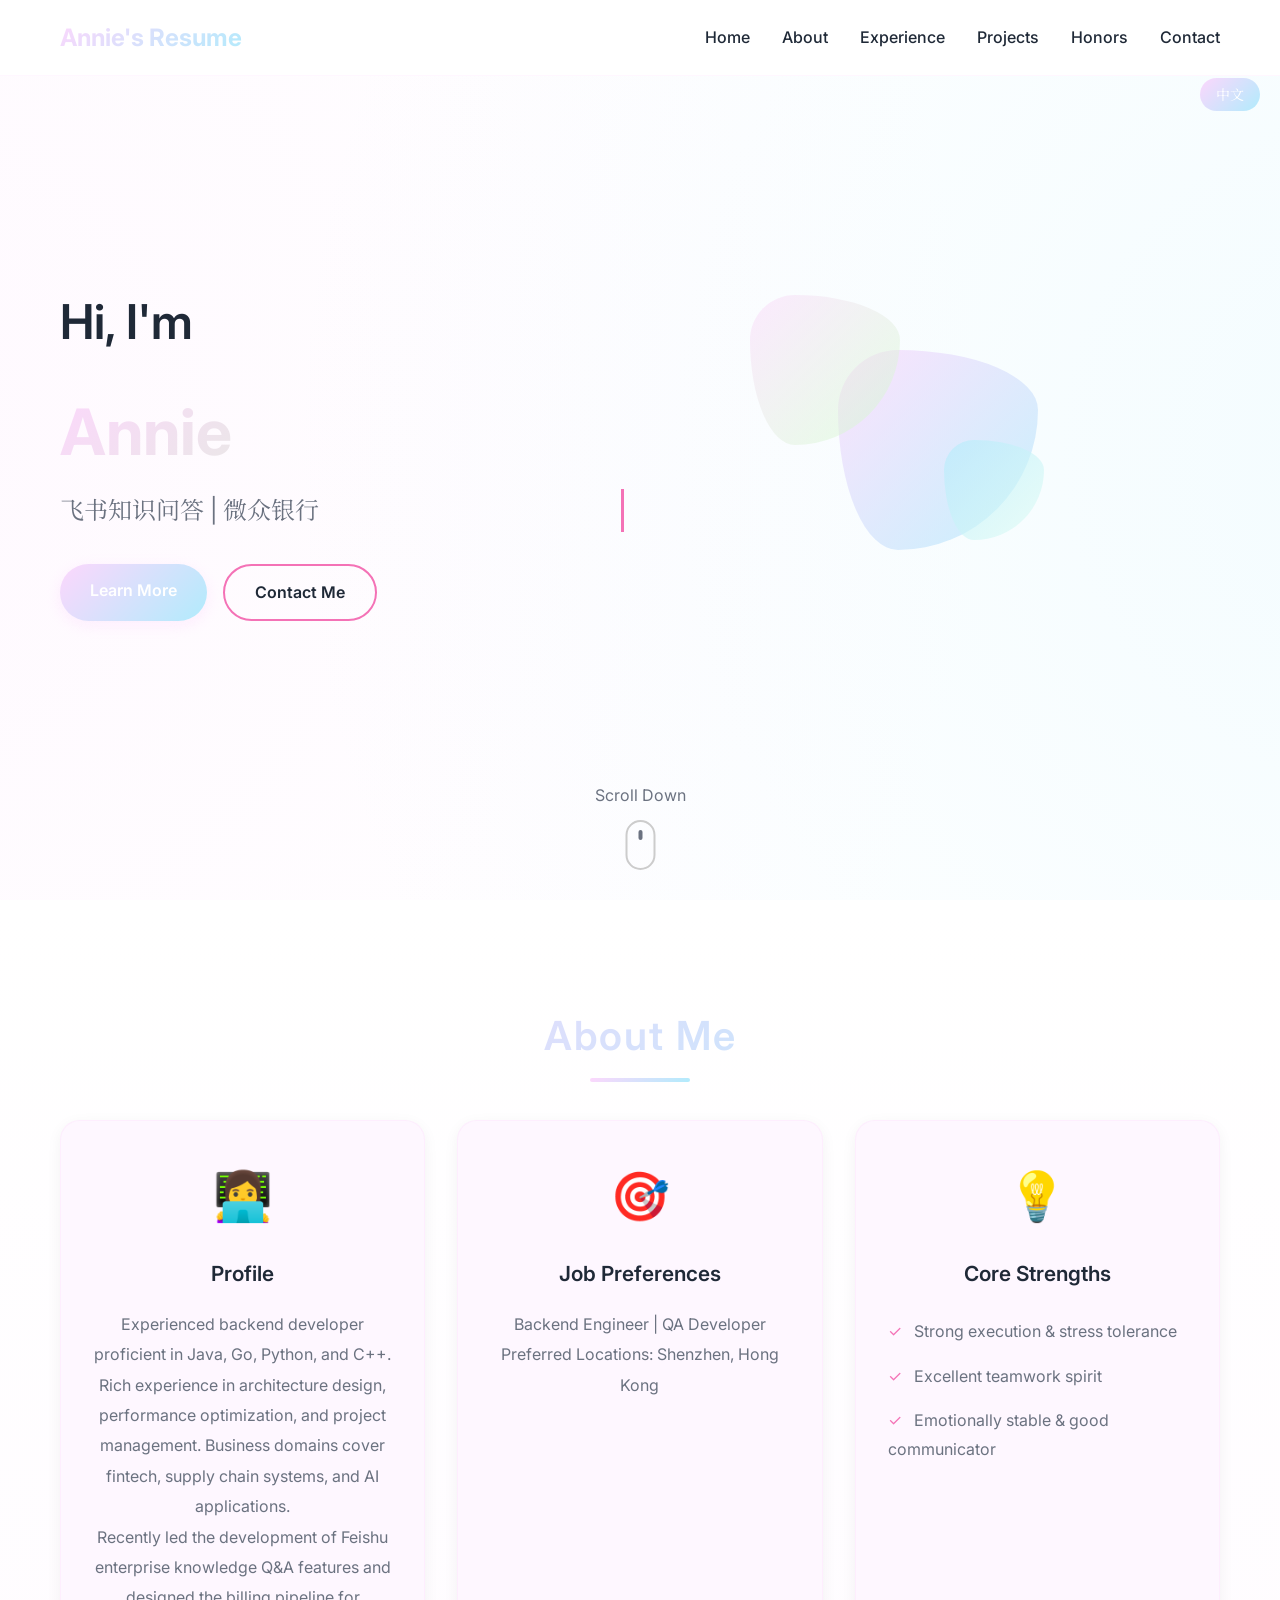
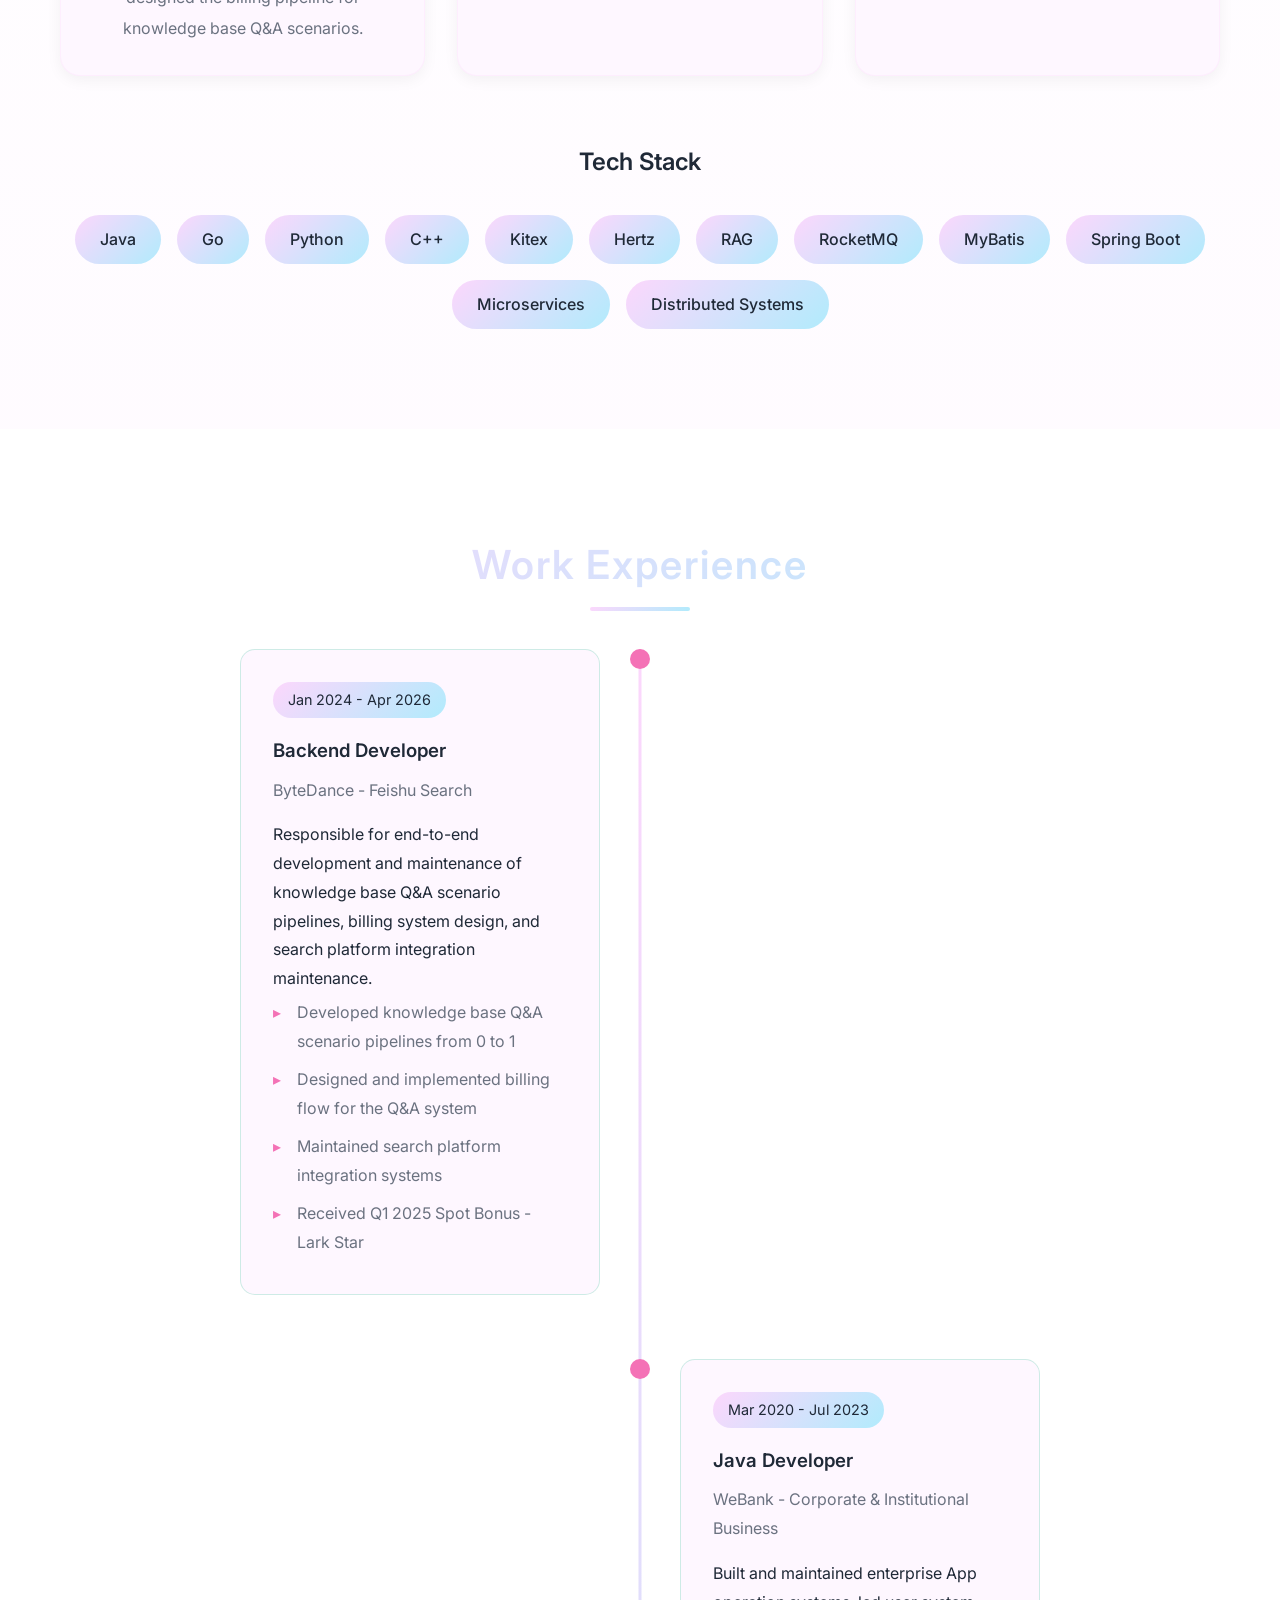
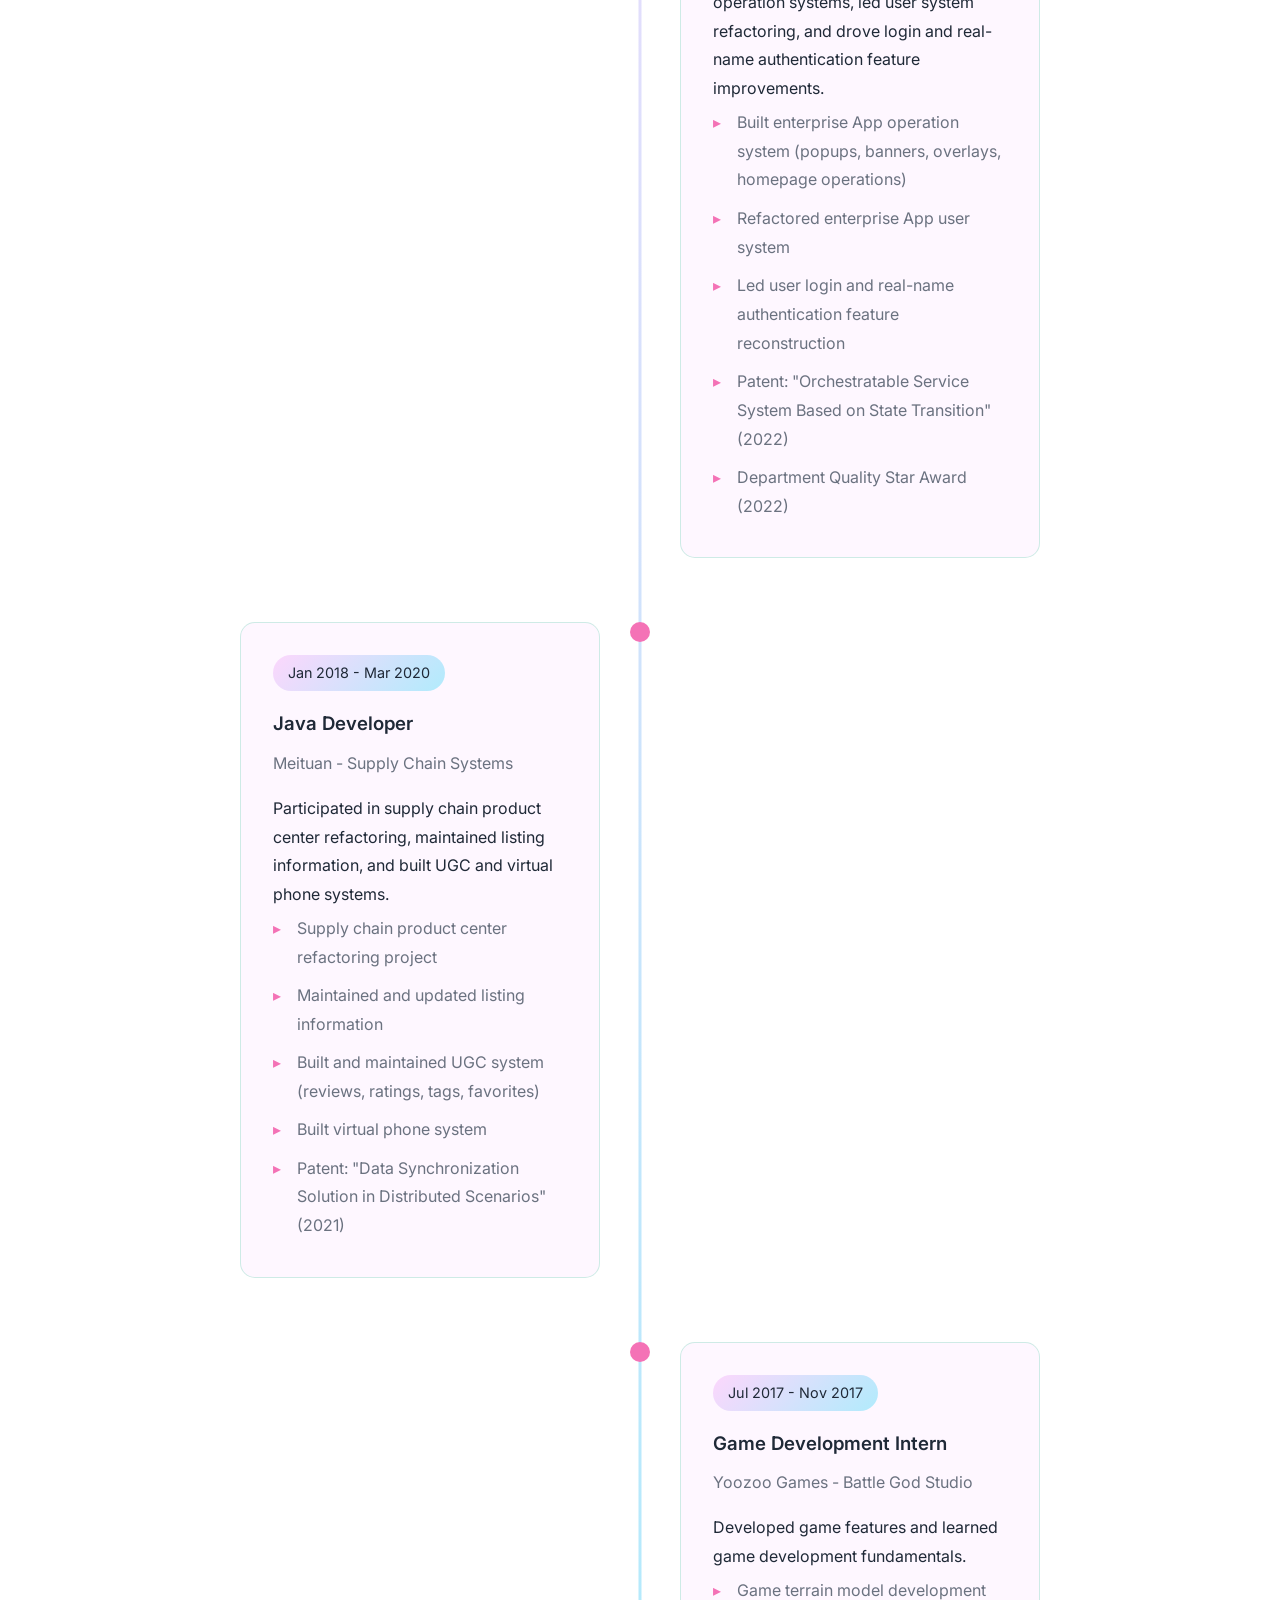
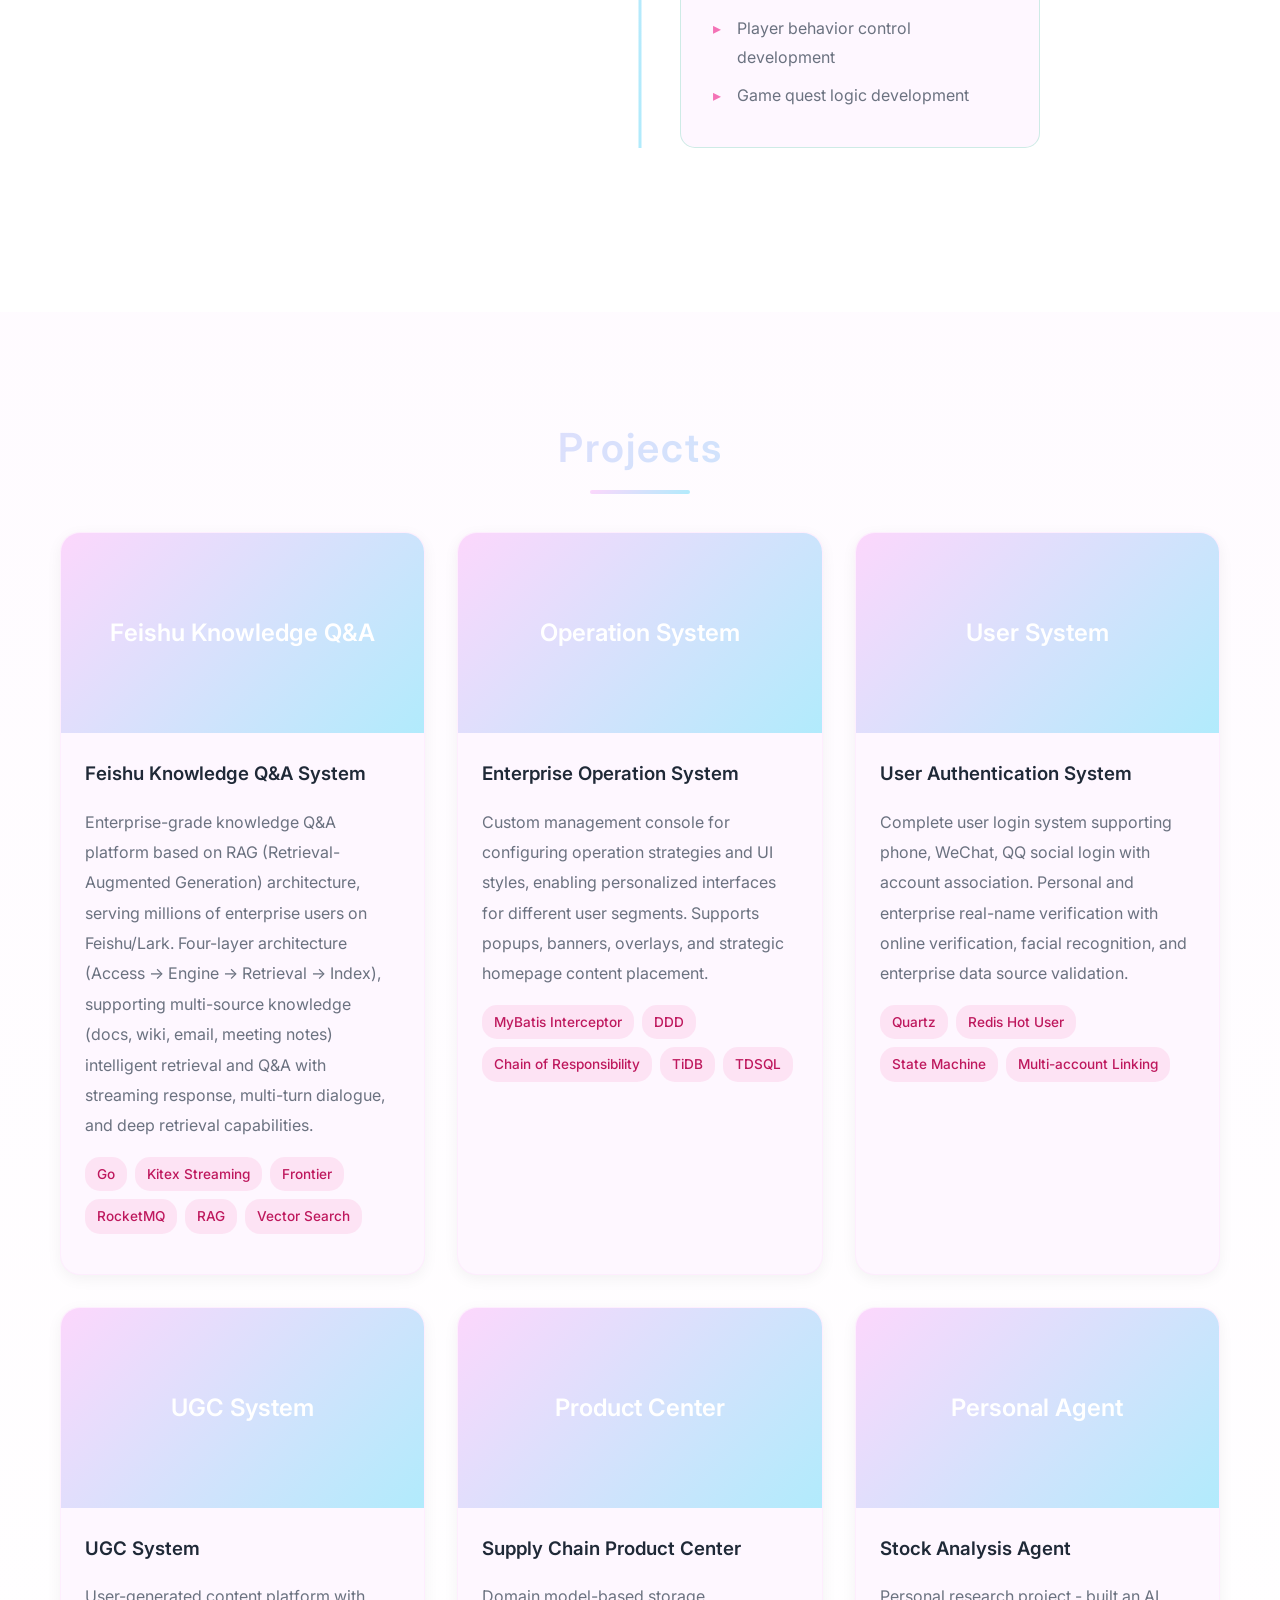
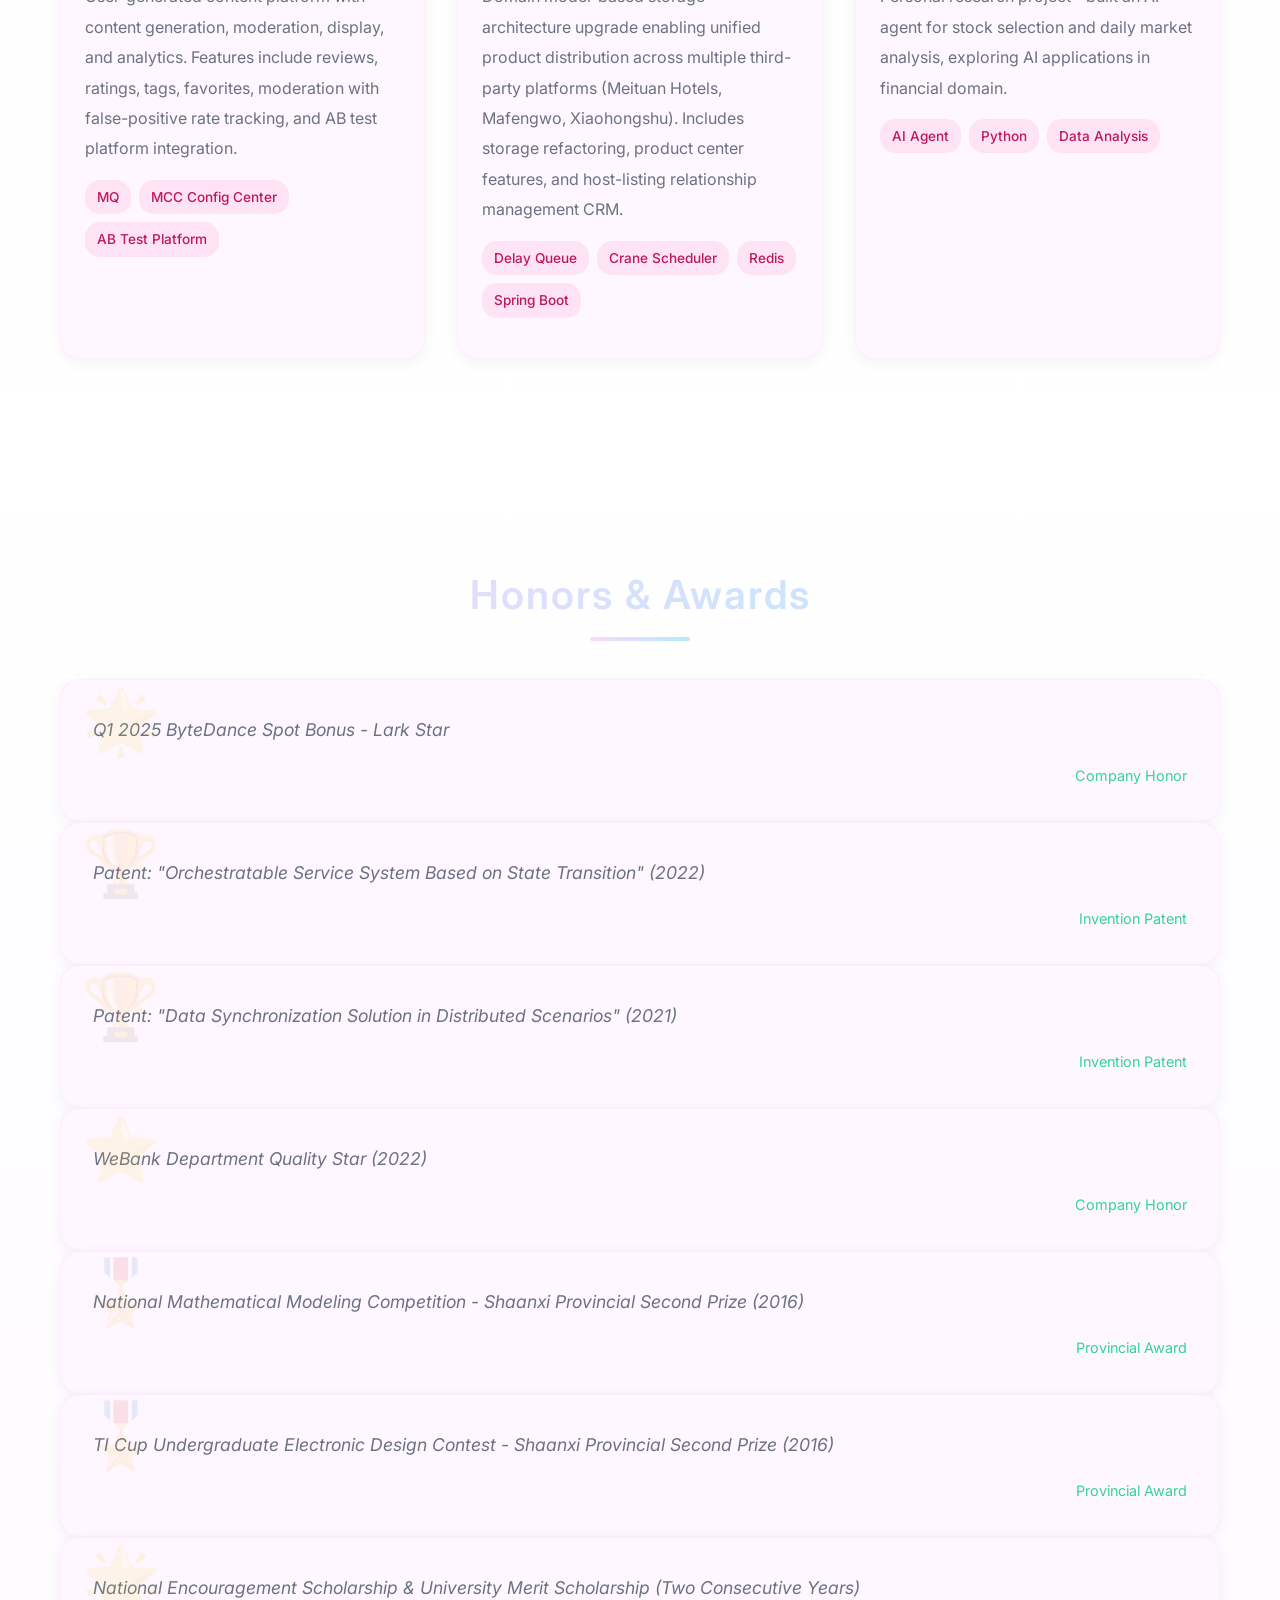
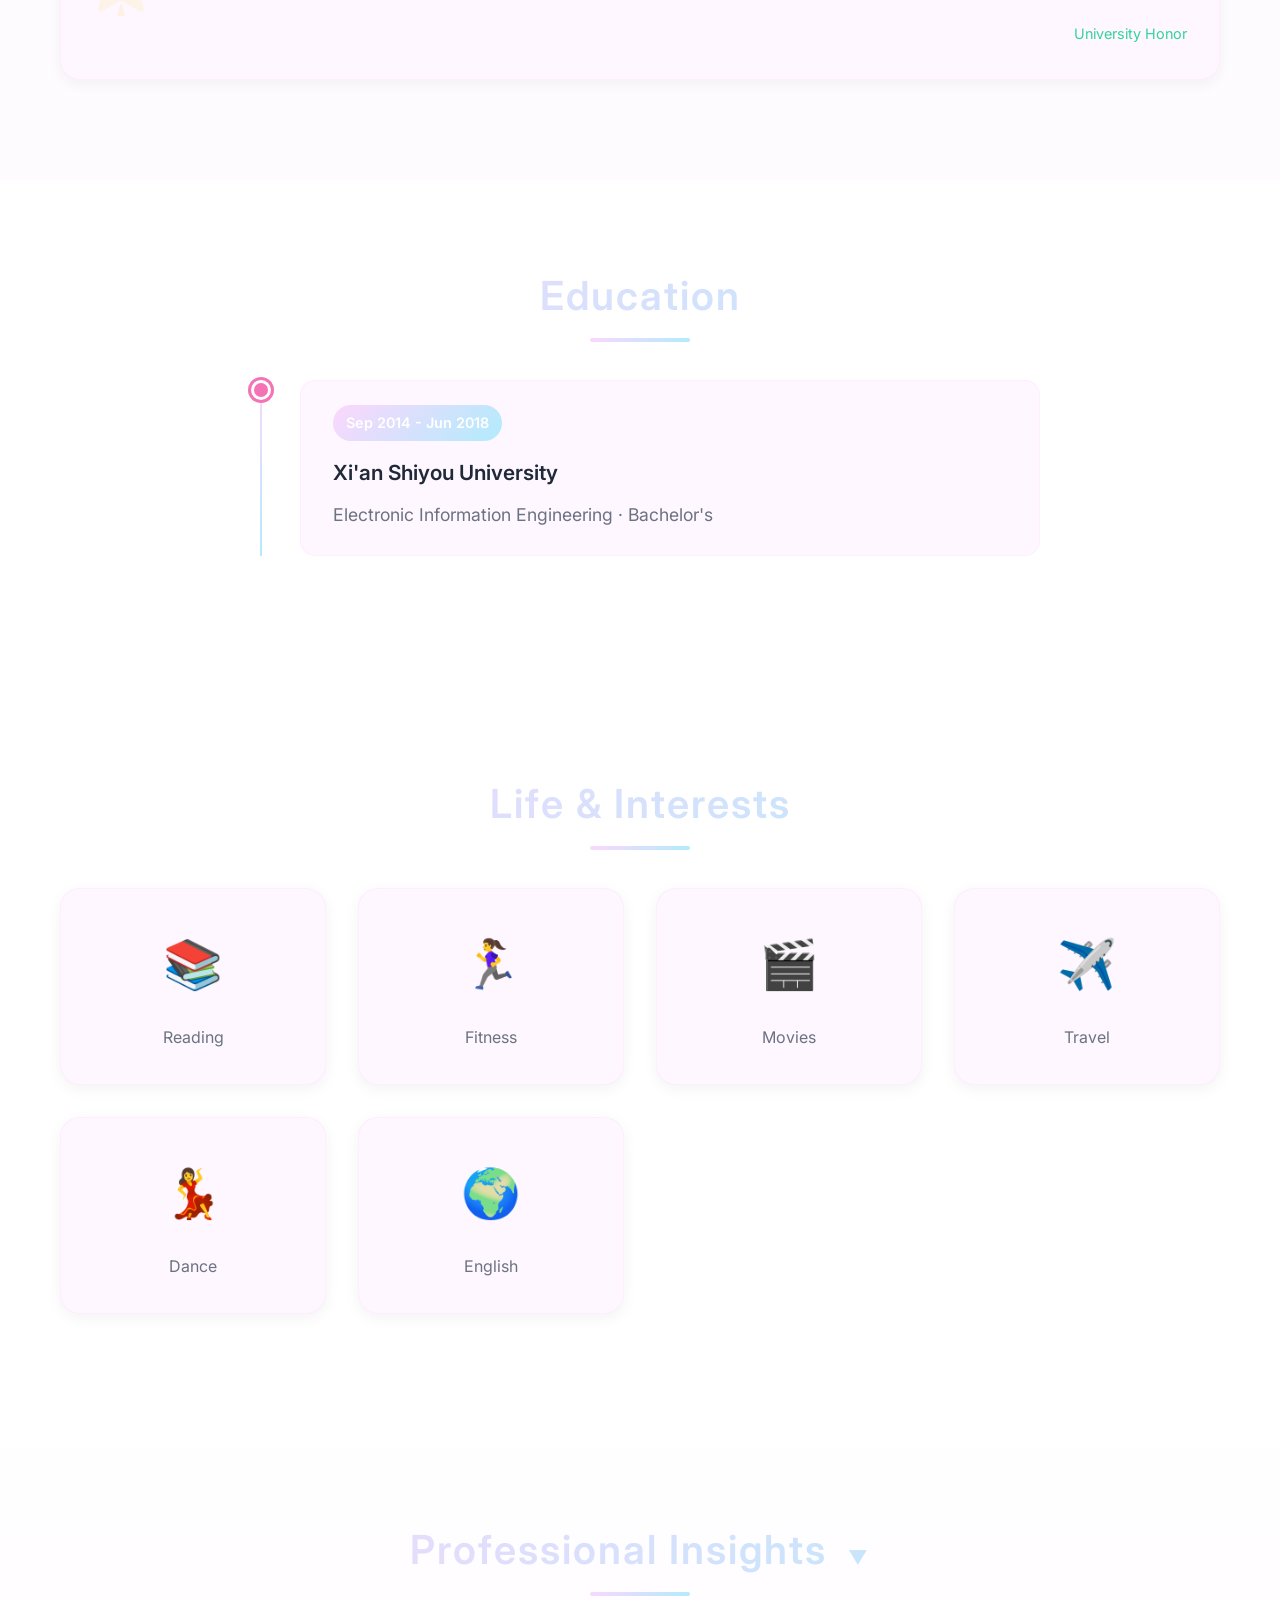
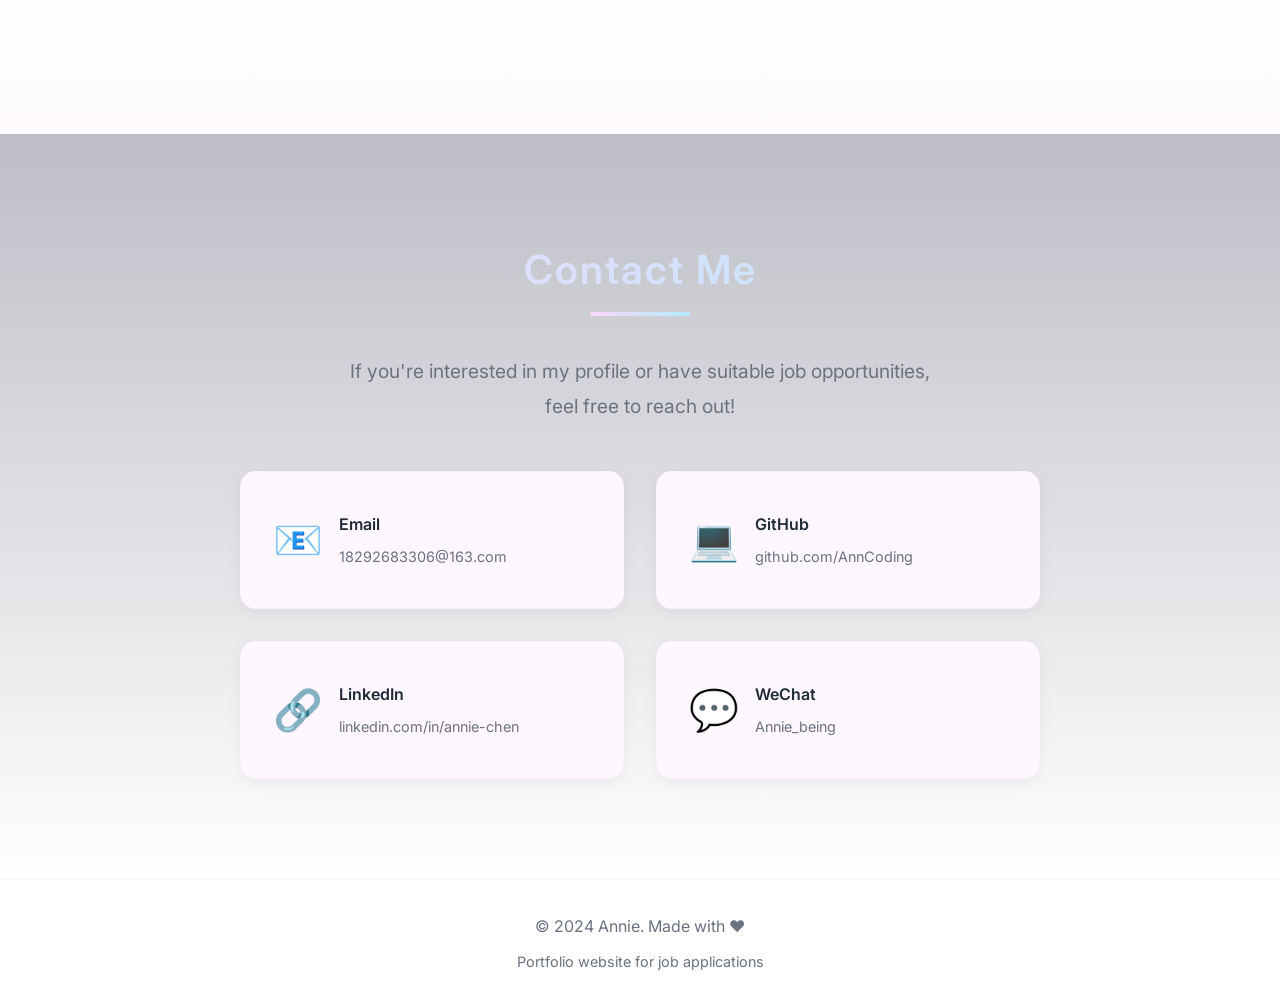
==== commit ec45a609: "Update: education section with timeline style - Use timeline style matching work experience section " ====
--- a/index_en.html
+++ b/index_en.html
@@ -347,15 +347,17 @@
     </section>
 
     <!-- Education Section -->
-    <section id="education" class="learning">
+    <section id="education" class="education-section">
         <div class="container">
             <h2 class="section-title">Education</h2>
-            <div class="learning-content">
-                <div class="learning-item">
-                    <div class="learning-icon">🎓</div>
-                    <h3>Bachelor's Degree</h3>
-                    <p>Sep 2014 - Jun 2018</p>
-                    <p>Xi'an Shiyou University - Electronic Information Engineering</p>
+            <div class="timeline-simple">
+                <div class="timeline-item-simple">
+                    <div class="timeline-dot-simple"></div>
+                    <div class="timeline-content-simple">
+                        <div class="edu-date">Sep 2014 - Jun 2018</div>
+                        <h3>Xi'an Shiyou University</h3>
+                        <h4>Electronic Information Engineering · Bachelor's</h4>
+                    </div>
                 </div>
             </div>
         </div>
@@ -439,6 +441,13 @@
                         <div class="contact-info">
                             <h4>GitHub</h4>
                             <p>github.com/AnnCoding</p>
+                        </div>
+                    </a>
+                    <a href="https://www.linkedin.com/in/annie-chen-5862a5256/" target="_blank" class="contact-item">
+                        <div class="contact-icon">🔗</div>
+                        <div class="contact-info">
+                            <h4>LinkedIn</h4>
+                            <p>linkedin.com/in/annie-chen</p>
                         </div>
                     </a>
                     <a href="#" class="contact-item">
--- a/css/style.css
+++ b/css/style.css
@@ -754,6 +754,81 @@
     color: var(--text-secondary);
 }
 
+/* ==================== 教育背景（时间线风格） ==================== */
+.education-section {
+    padding: 80px 0;
+}
+
+.timeline-simple {
+    position: relative;
+    max-width: 800px;
+    margin: 0 auto;
+}
+
+.timeline-simple::before {
+    content: '';
+    position: absolute;
+    left: 20px;
+    top: 0;
+    bottom: 0;
+    width: 2px;
+    background: var(--gradient-1);
+}
+
+.timeline-item-simple {
+    position: relative;
+    padding-left: 60px;
+    margin-bottom: 2rem;
+}
+
+.timeline-dot-simple {
+    position: absolute;
+    left: 11px;
+    top: 0;
+    width: 20px;
+    height: 20px;
+    background: var(--primary-color);
+    border-radius: 50%;
+    border: 3px solid white;
+    box-shadow: 0 0 0 3px var(--primary-color);
+}
+
+.timeline-content-simple {
+    background: var(--card-bg);
+    padding: 1.5rem 2rem;
+    border-radius: 15px;
+    border: 1px solid rgba(252, 215, 252, 0.3);
+    transition: all 0.3s ease;
+}
+
+.timeline-content-simple:hover {
+    transform: translateY(-3px);
+    box-shadow: 0 10px 30px rgba(244, 114, 182, 0.2);
+}
+
+.edu-date {
+    display: inline-block;
+    padding: 0.3rem 0.8rem;
+    background: var(--gradient-1);
+    color: white;
+    border-radius: 20px;
+    font-size: 0.9rem;
+    font-weight: 600;
+    margin-bottom: 0.8rem;
+}
+
+.timeline-content-simple h3 {
+    margin-bottom: 0.5rem;
+    font-weight: 600;
+    font-size: 1.3rem;
+}
+
+.timeline-content-simple h4 {
+    color: var(--text-secondary);
+    font-weight: 400;
+    font-size: 1.1rem;
+}
+
 /* ==================== 感悟体验 ==================== */
 .insights {
     padding: 100px 0;
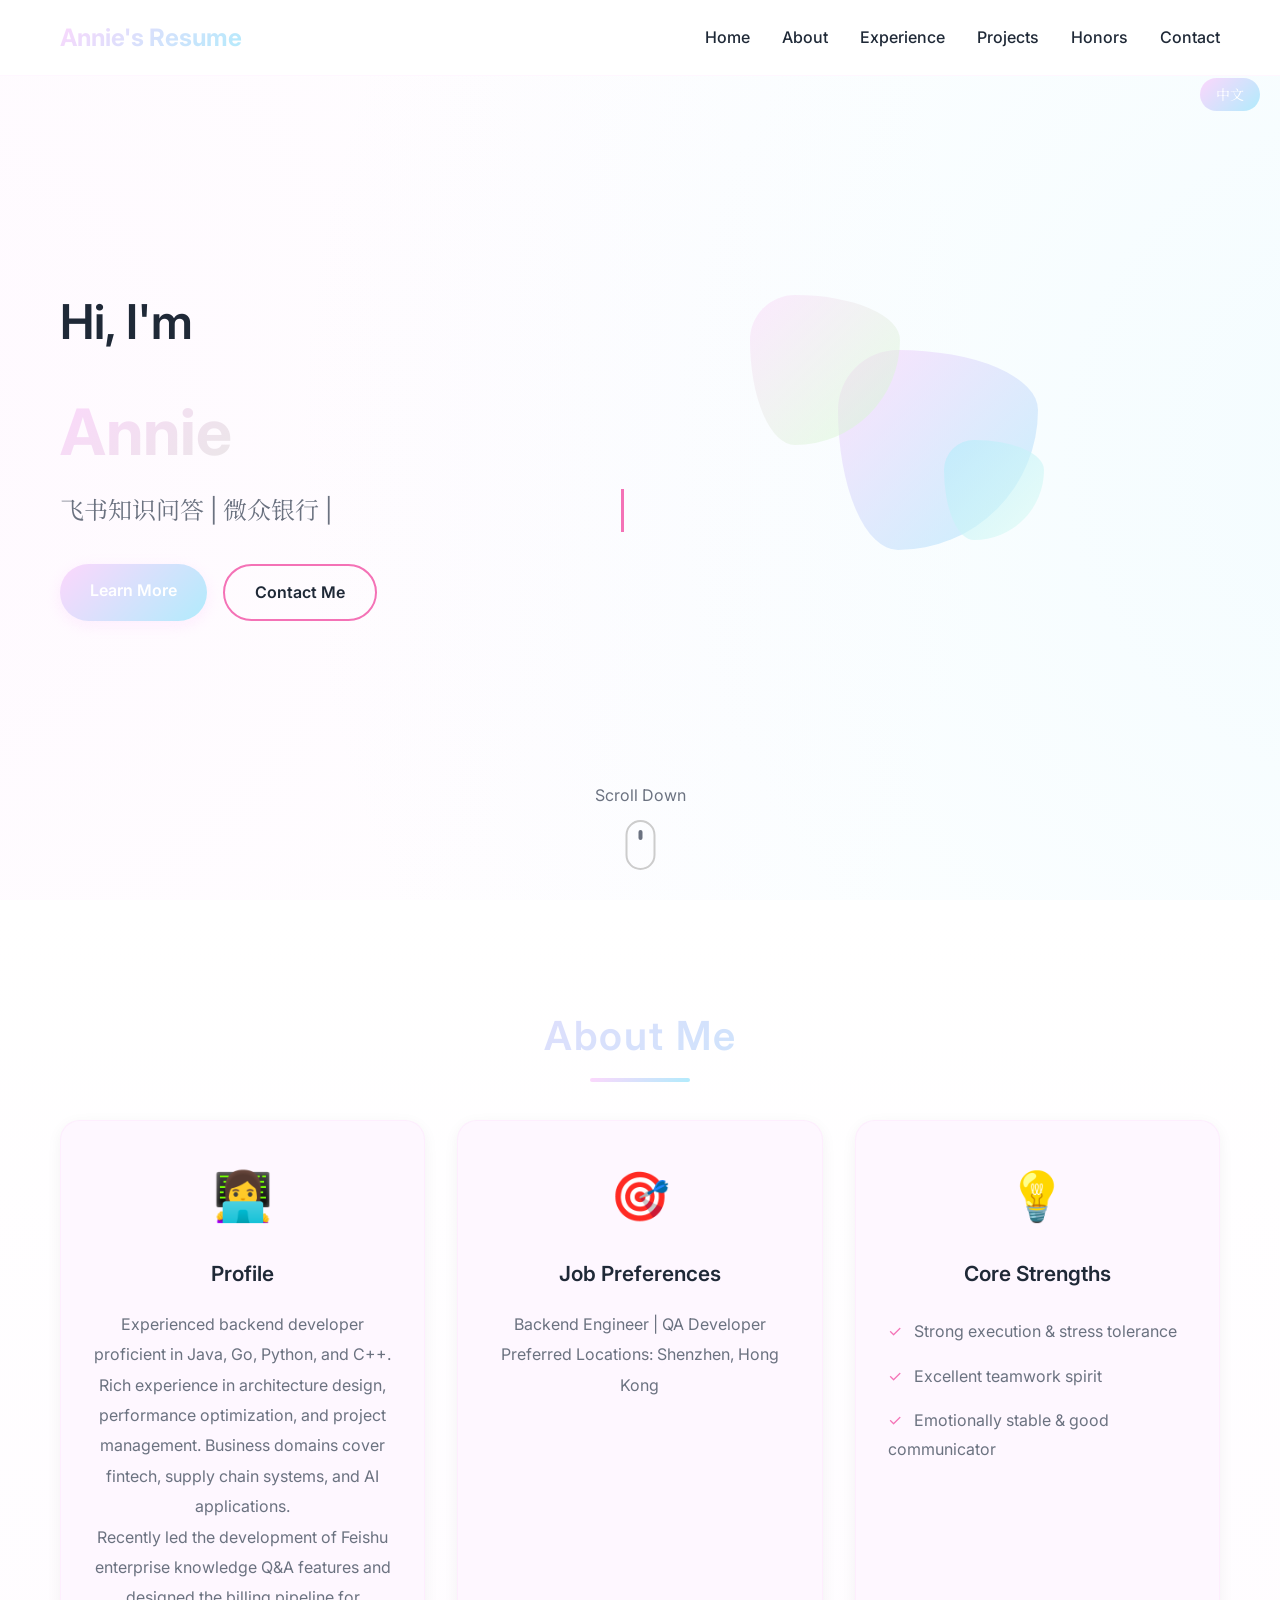
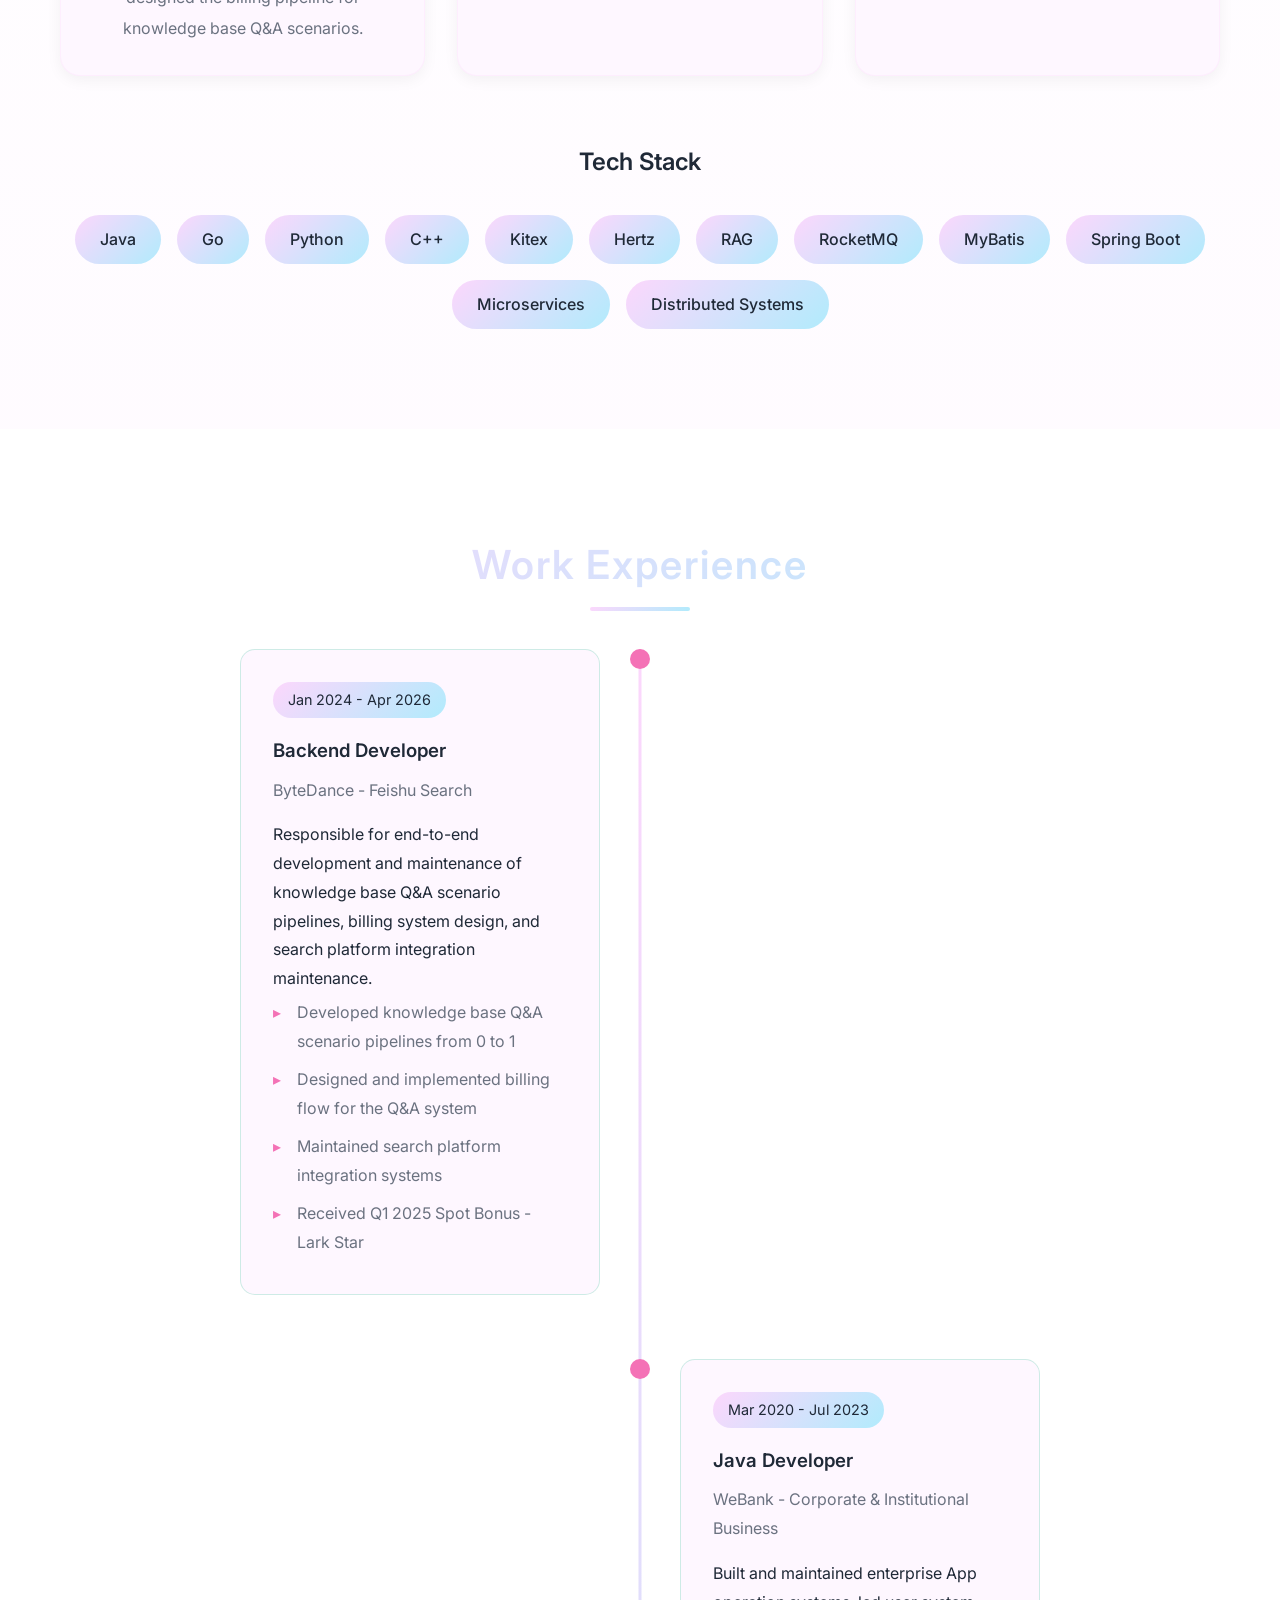
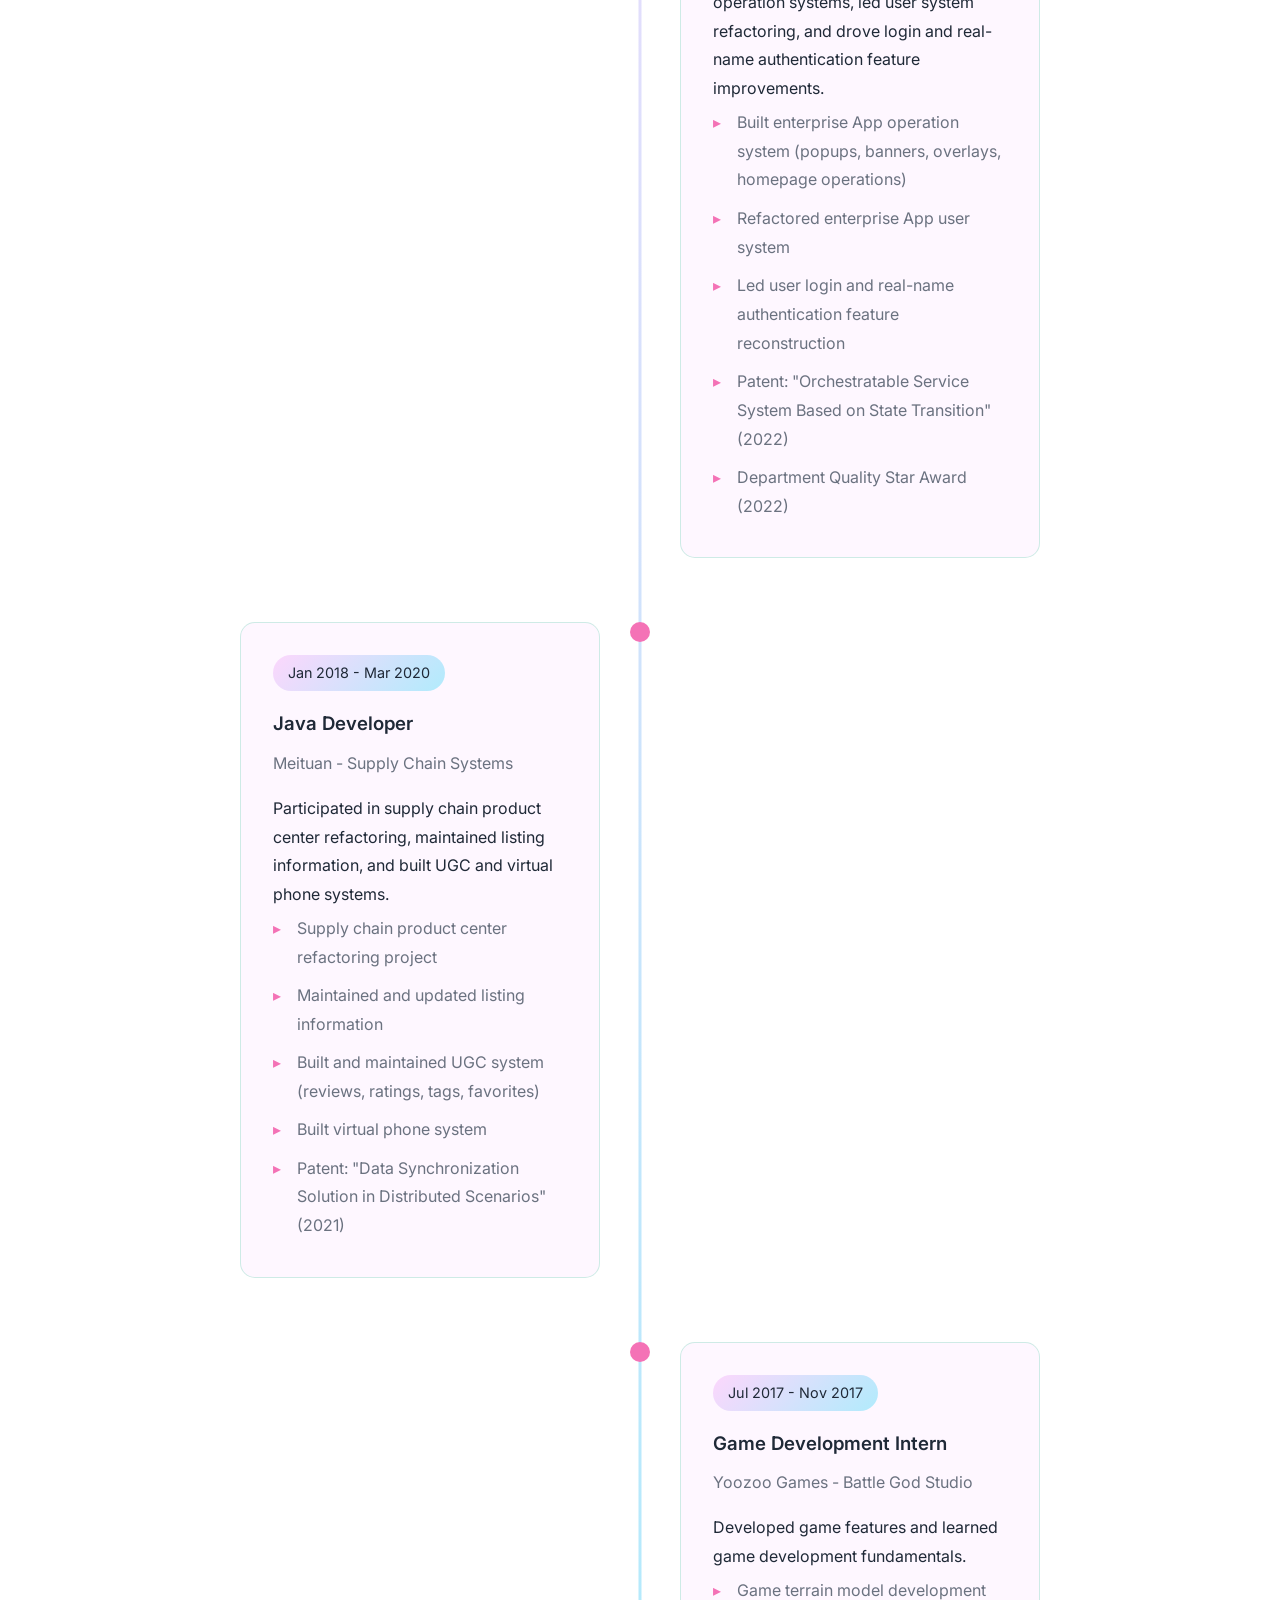
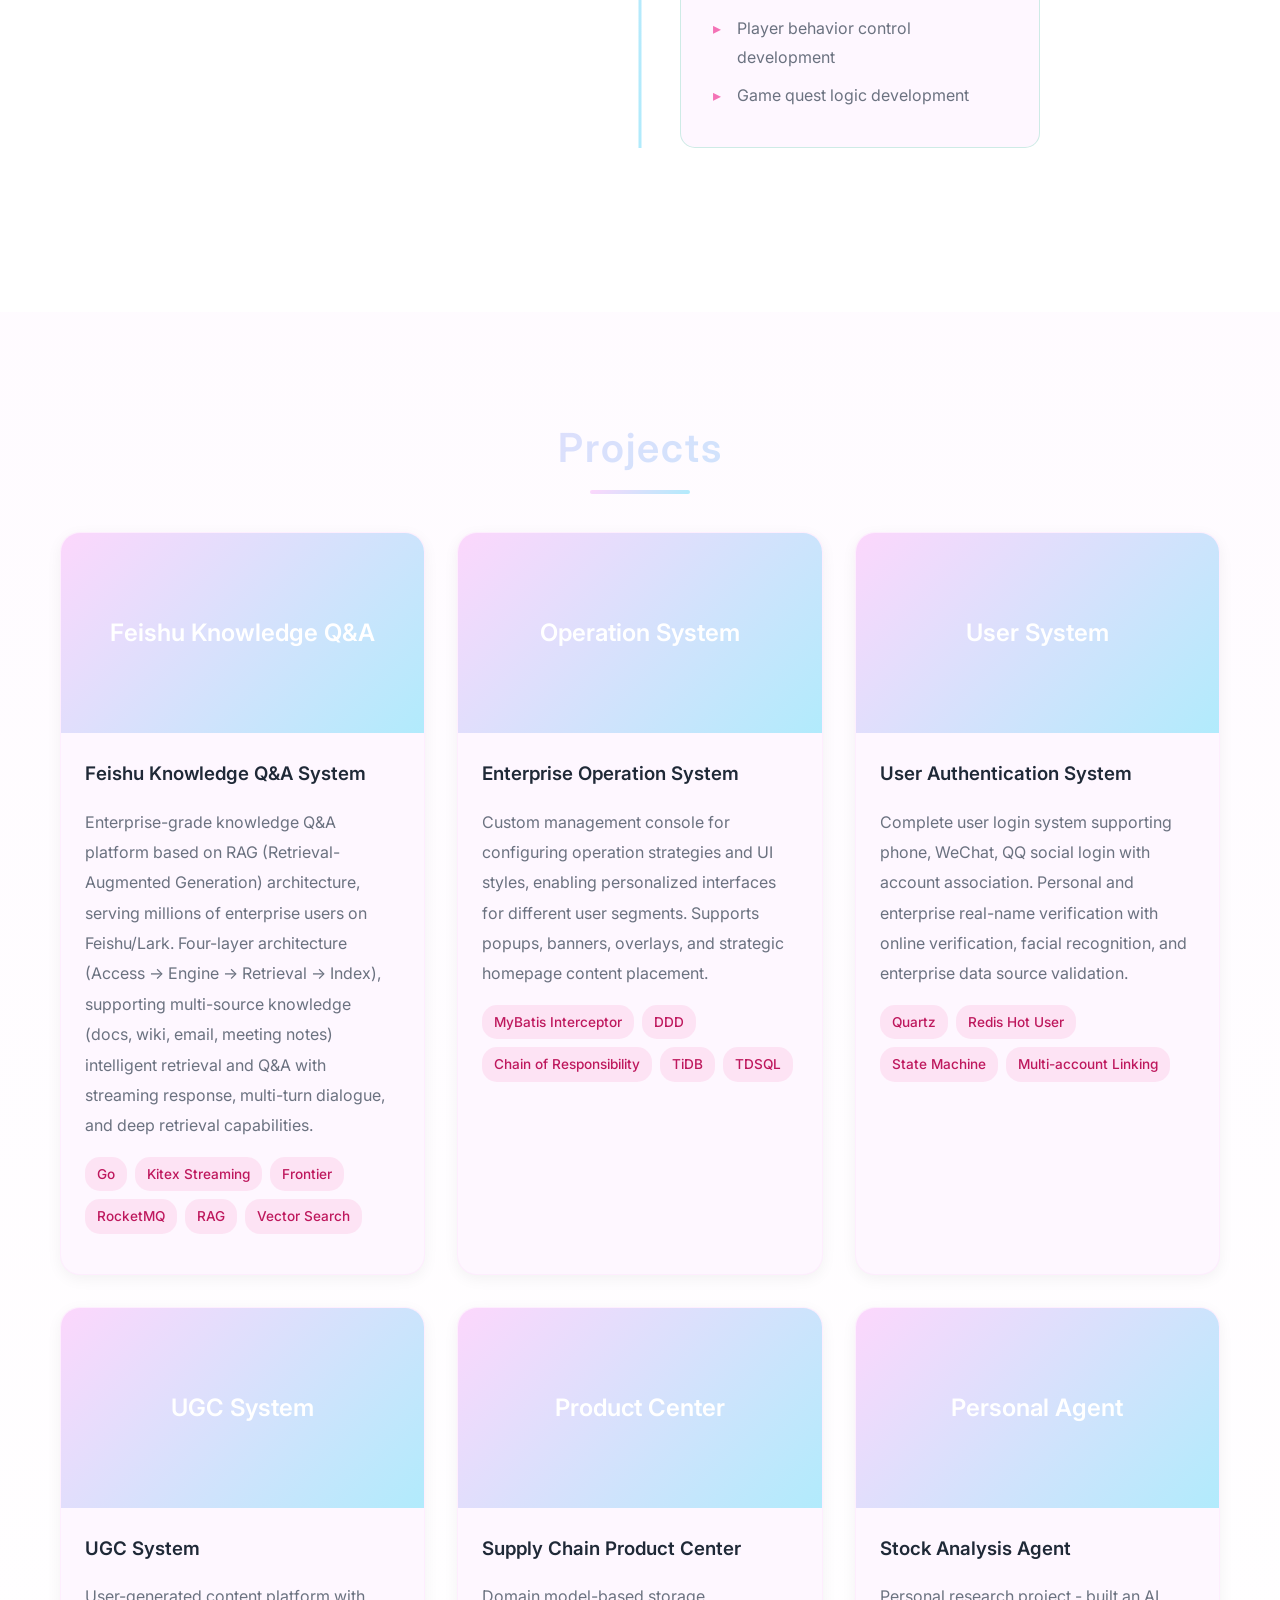
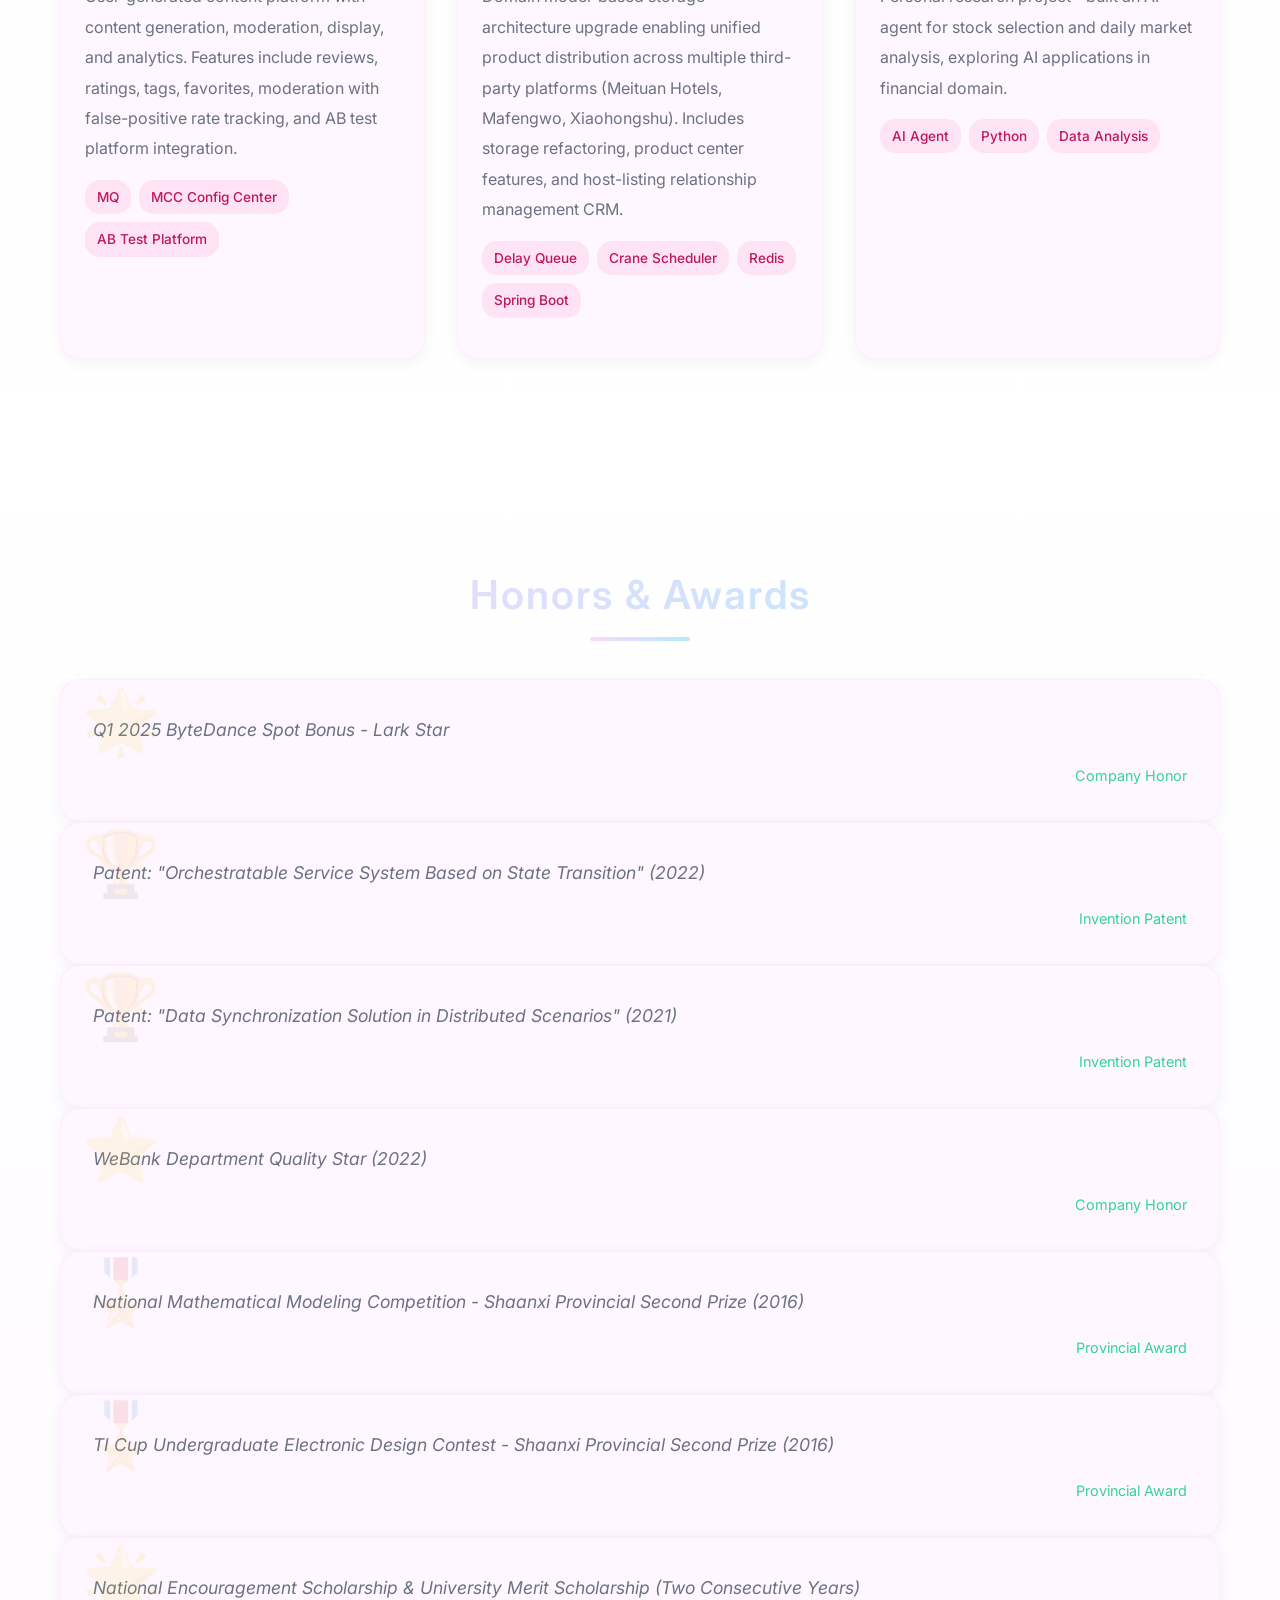
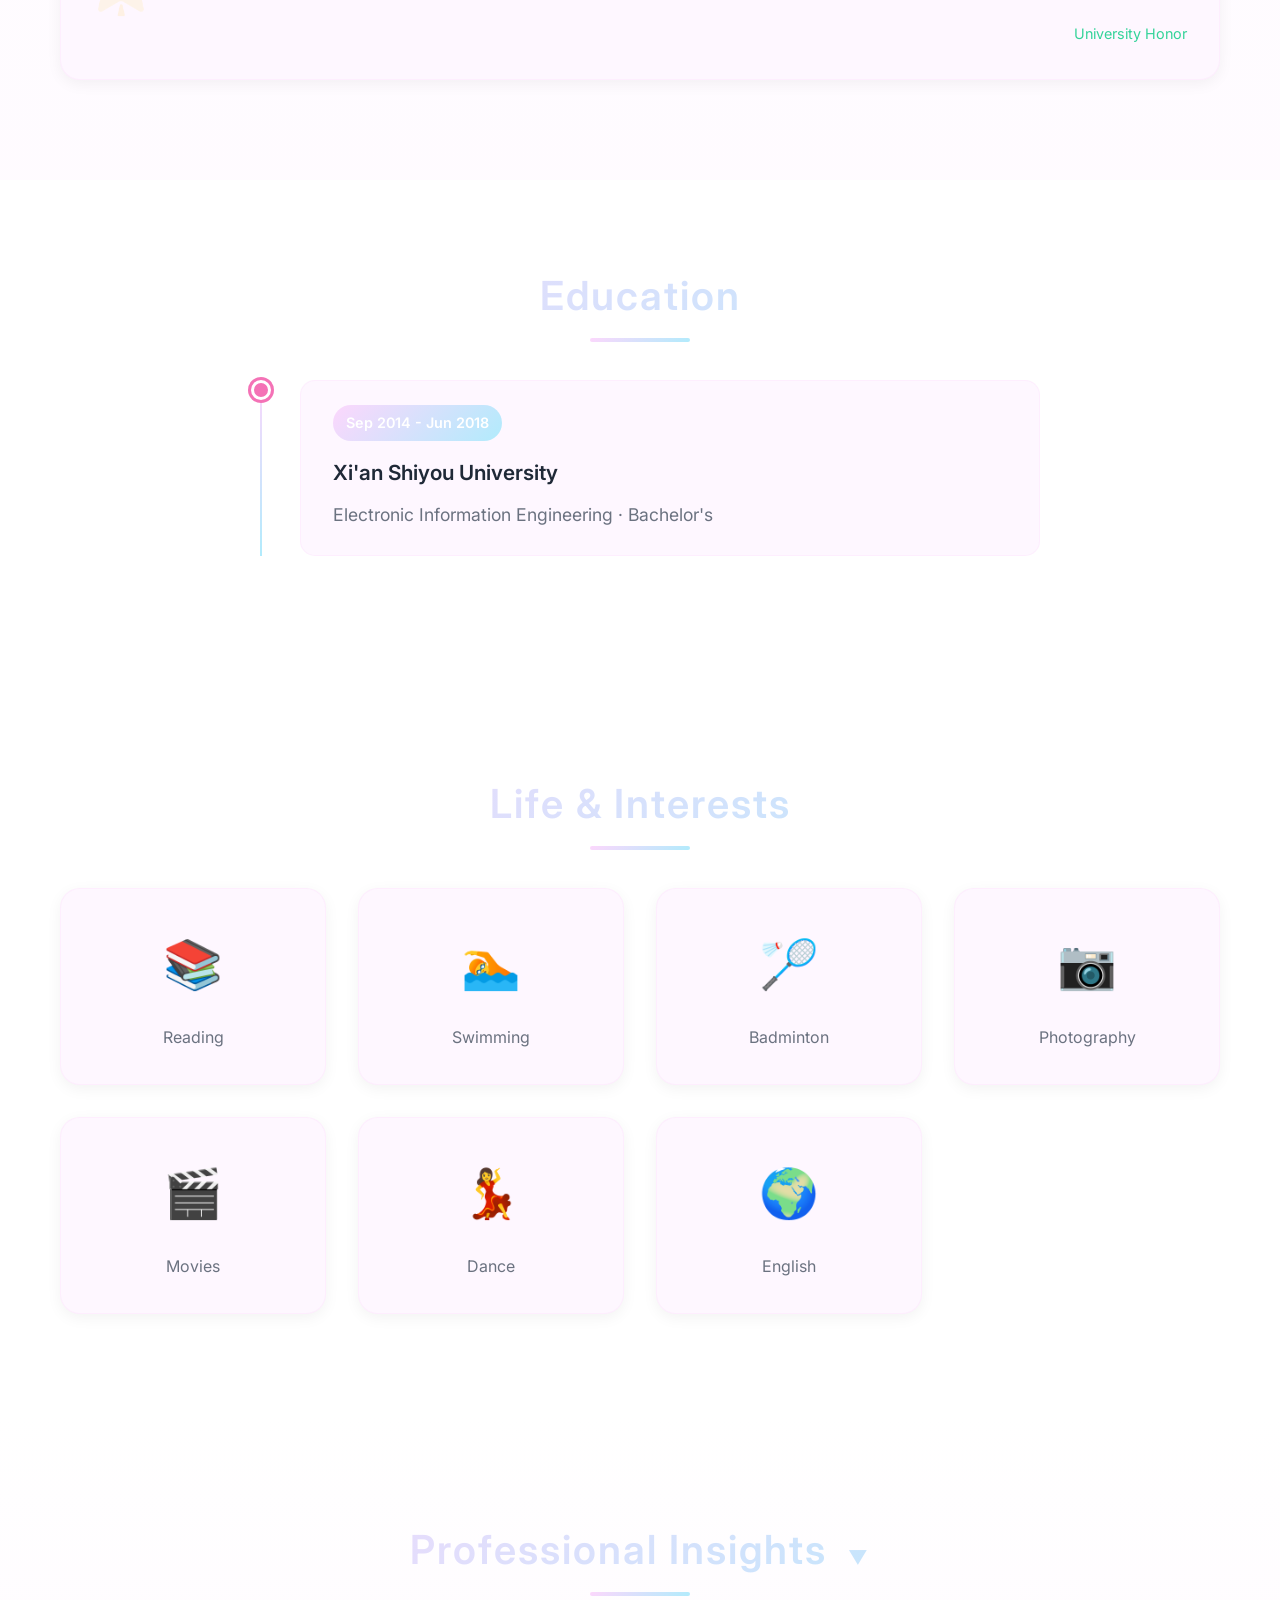
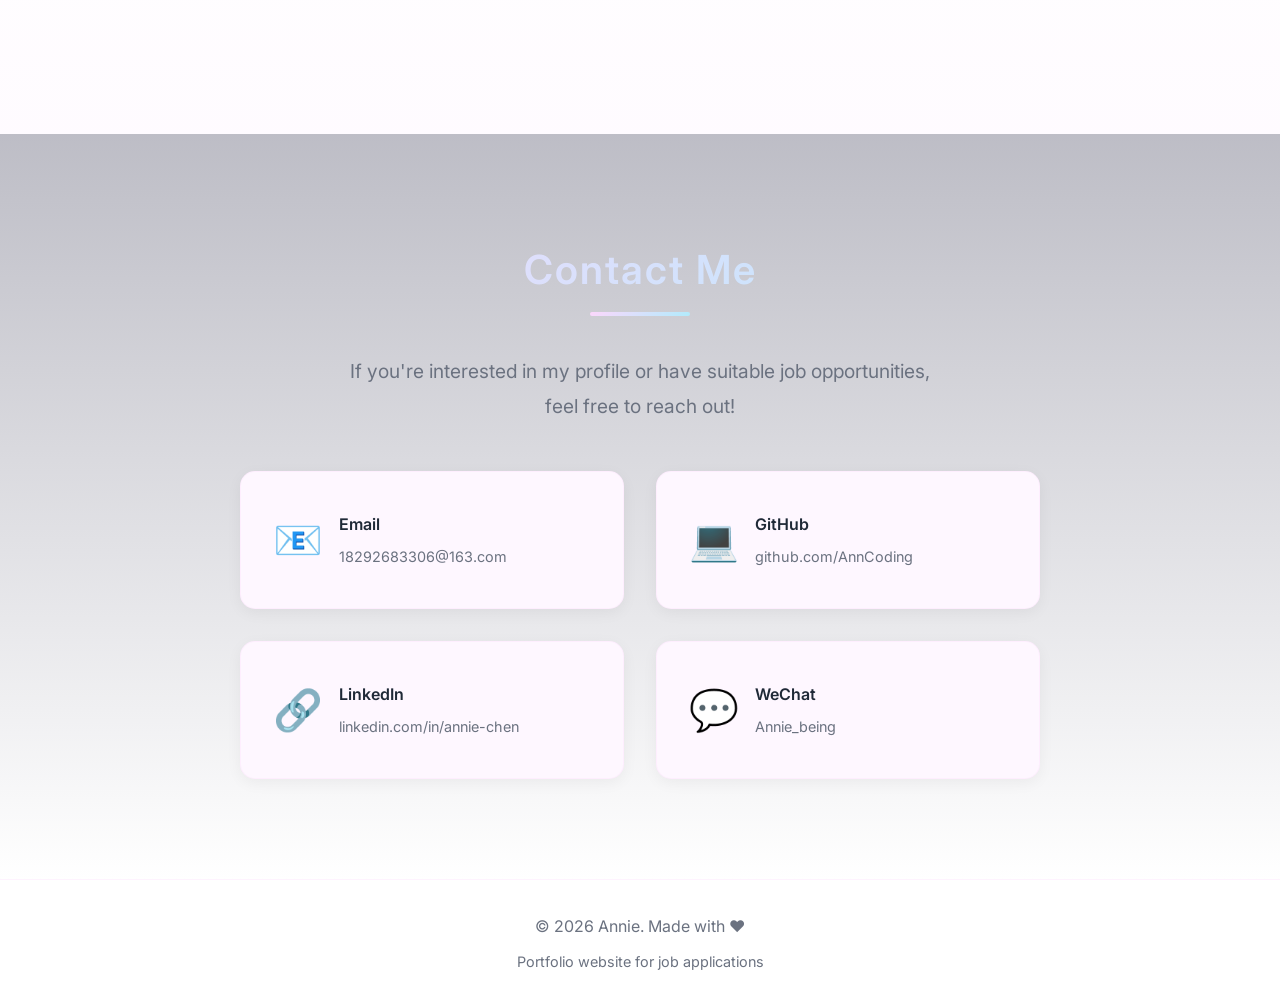
==== commit 44b086ee: "Update life section: add swimming, badminton, and photography icon" ====
--- a/index_en.html
+++ b/index_en.html
@@ -373,16 +373,20 @@
                     <p>Reading</p>
                 </div>
                 <div class="life-item">
-                    <div class="life-icon">🏃‍♀️</div>
-                    <p>Fitness</p>
+                    <div class="life-icon">🏊</div>
+                    <p>Swimming</p>
+                </div>
+                <div class="life-item">
+                    <div class="life-icon">🏸</div>
+                    <p>Badminton</p>
+                </div>
+                <div class="life-item">
+                    <div class="life-icon">📷</div>
+                    <p>Photography</p>
                 </div>
                 <div class="life-item">
                     <div class="life-icon">🎬</div>
                     <p>Movies</p>
-                </div>
-                <div class="life-item">
-                    <div class="life-icon">✈️</div>
-                    <p>Travel</p>
                 </div>
                 <div class="life-item">
                     <div class="life-icon">💃</div>
@@ -465,7 +469,7 @@
     <!-- Footer -->
     <footer class="footer">
         <div class="container">
-            <p>&copy; 2024 Annie. Made with ❤️</p>
+            <p>&copy; 2026 Annie. Made with ❤️</p>
             <p class="footer-note">Portfolio website for job applications</p>
         </div>
     </footer>
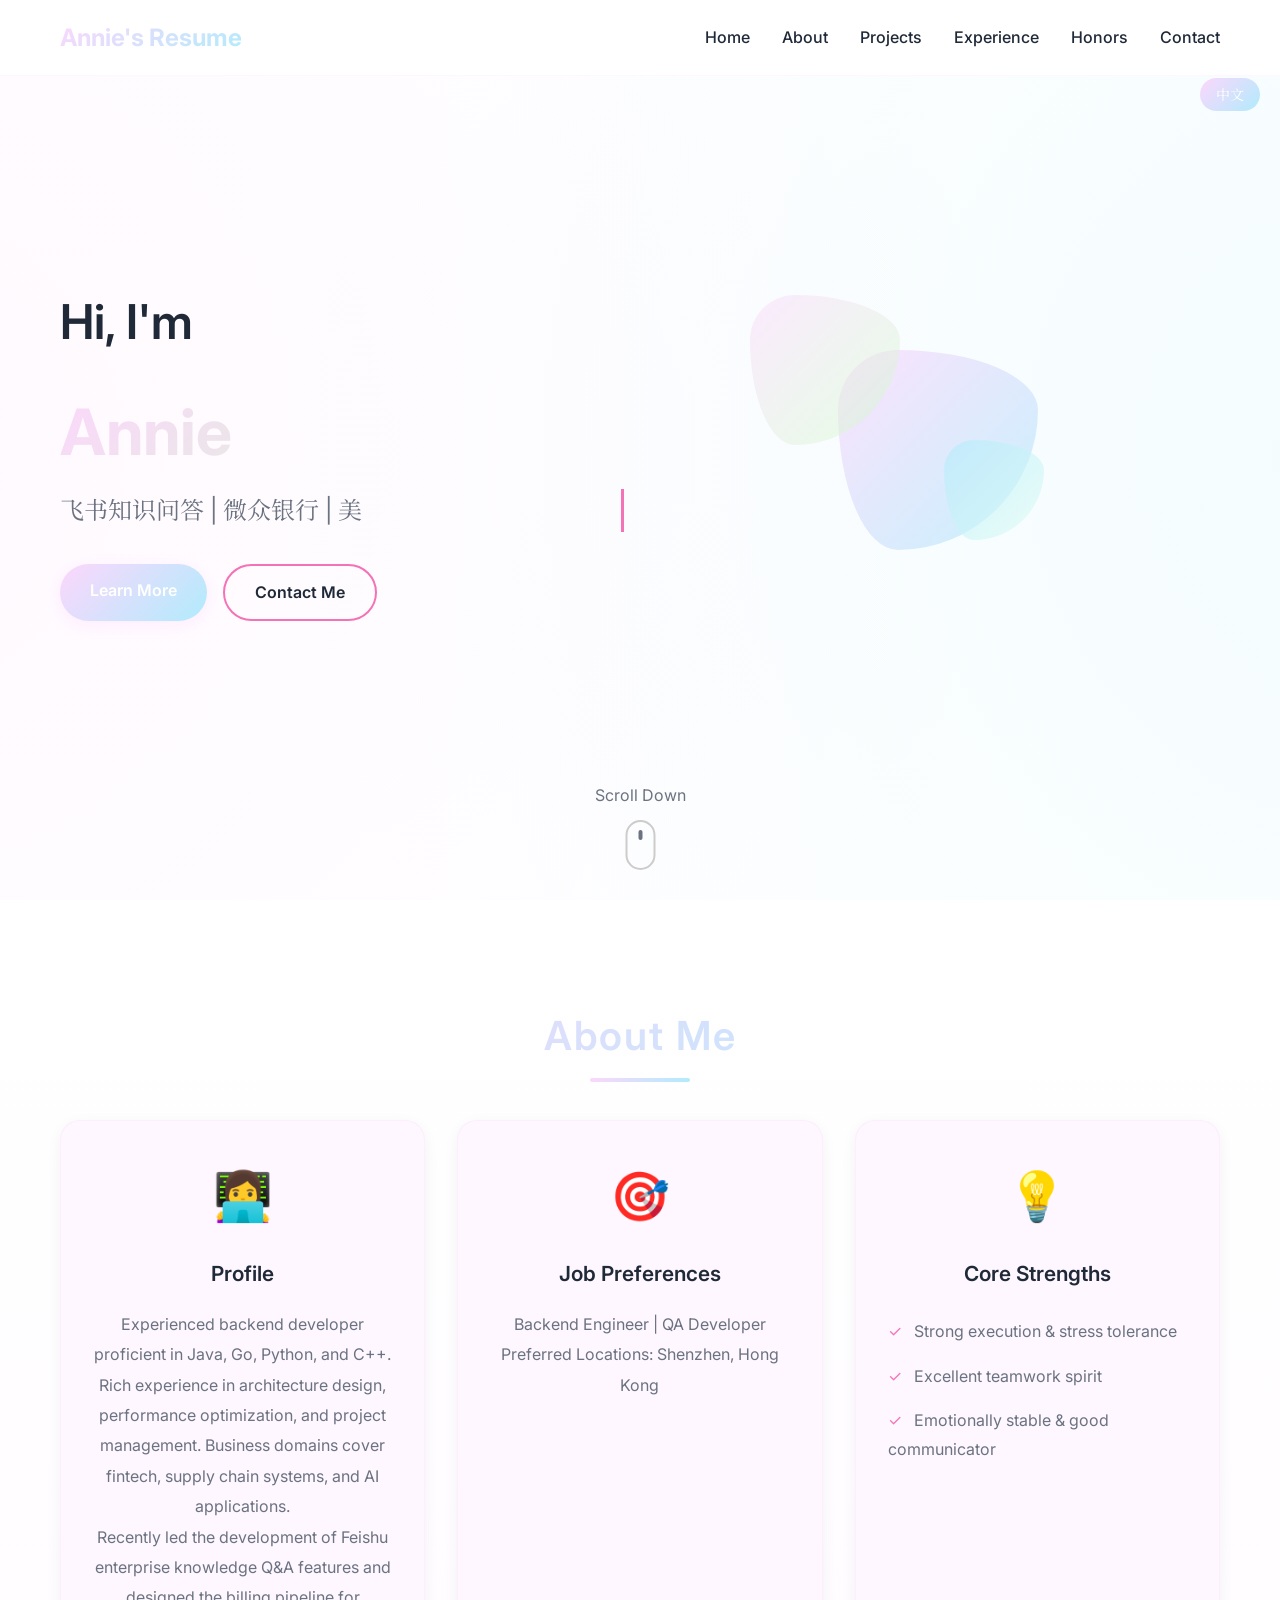
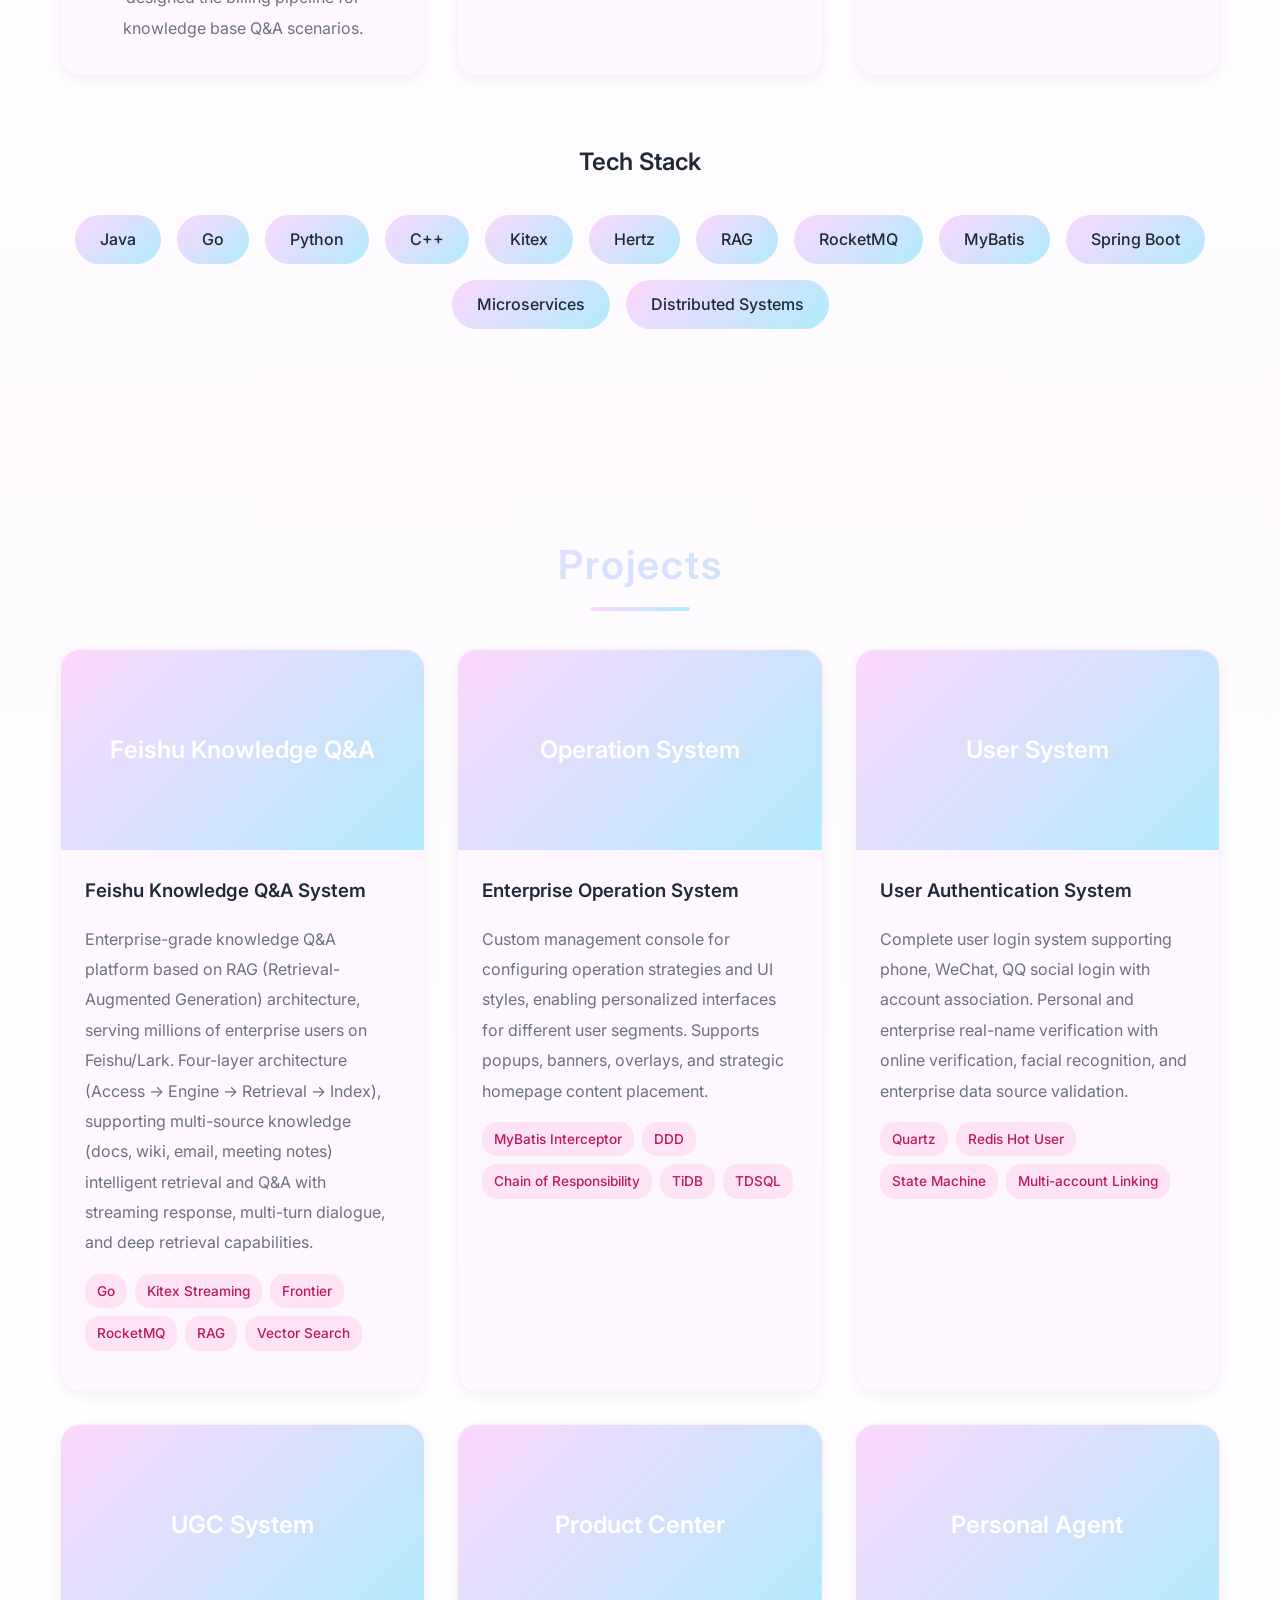
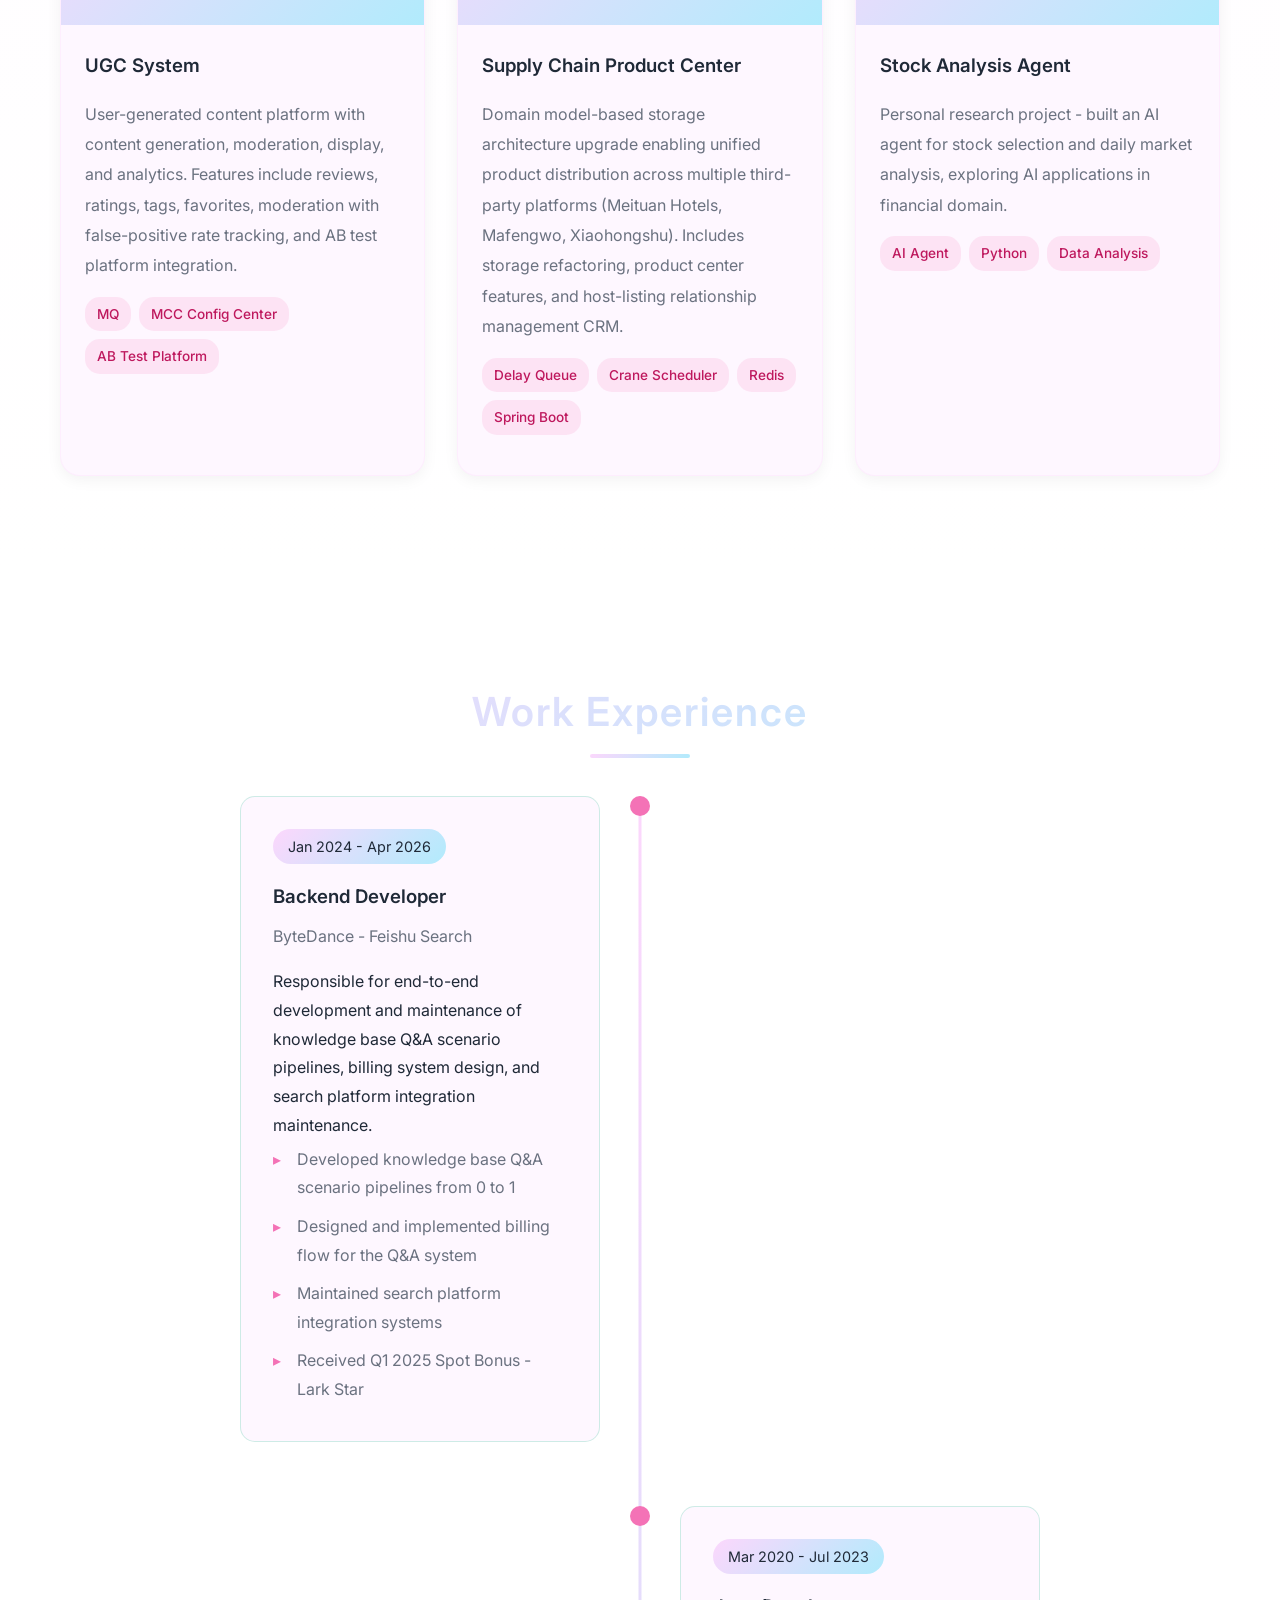
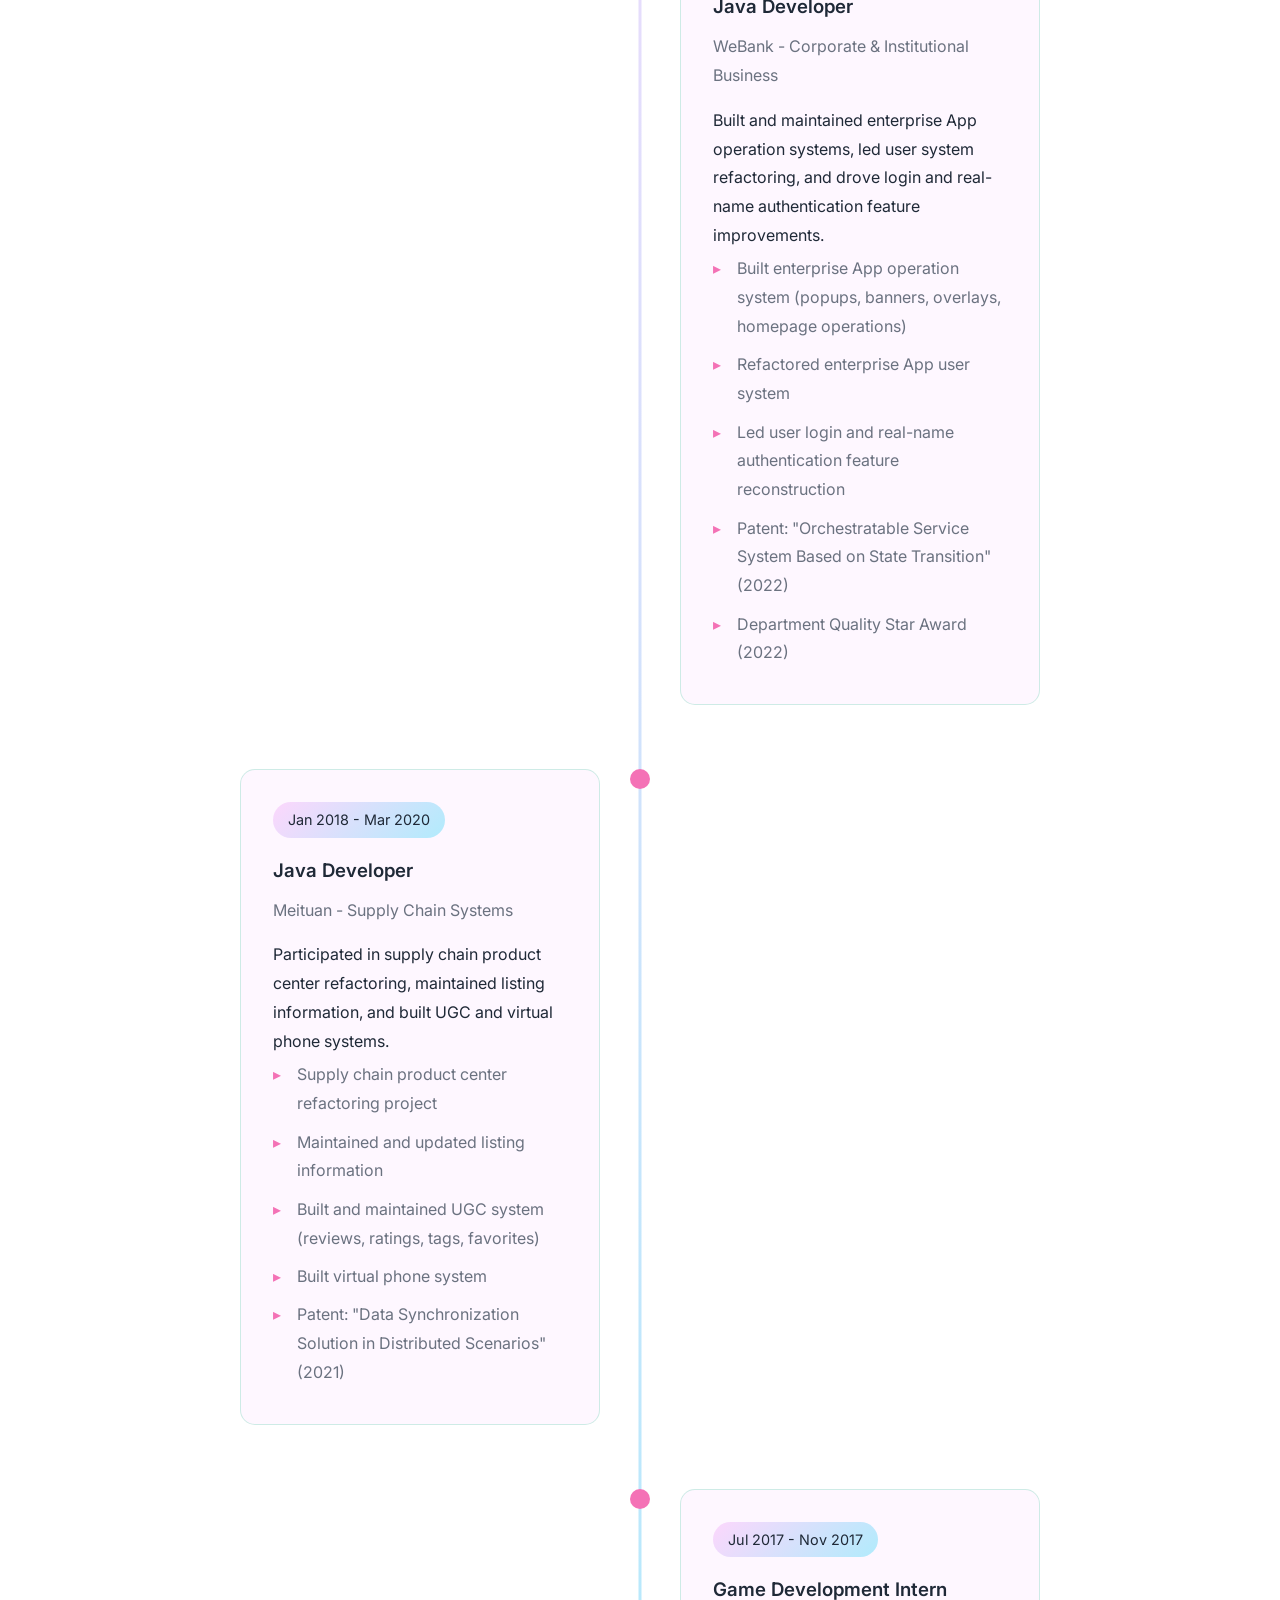
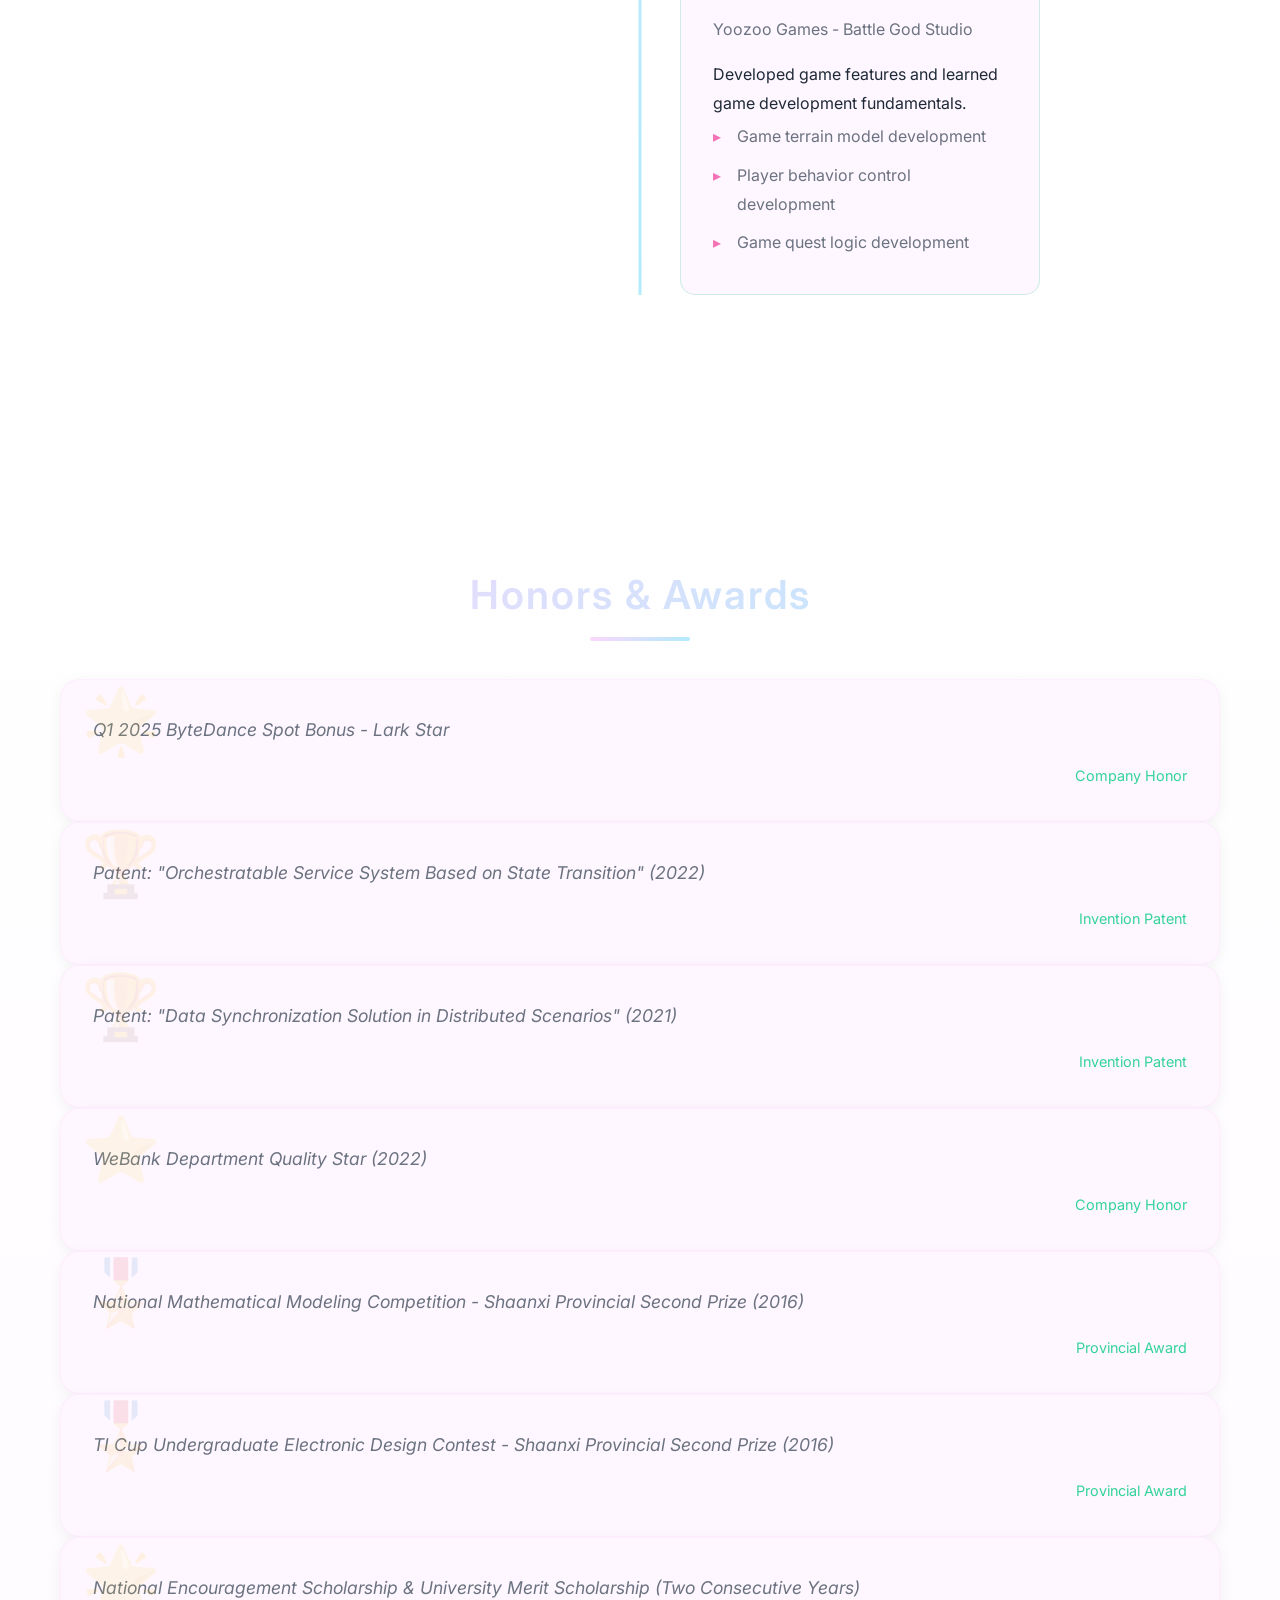
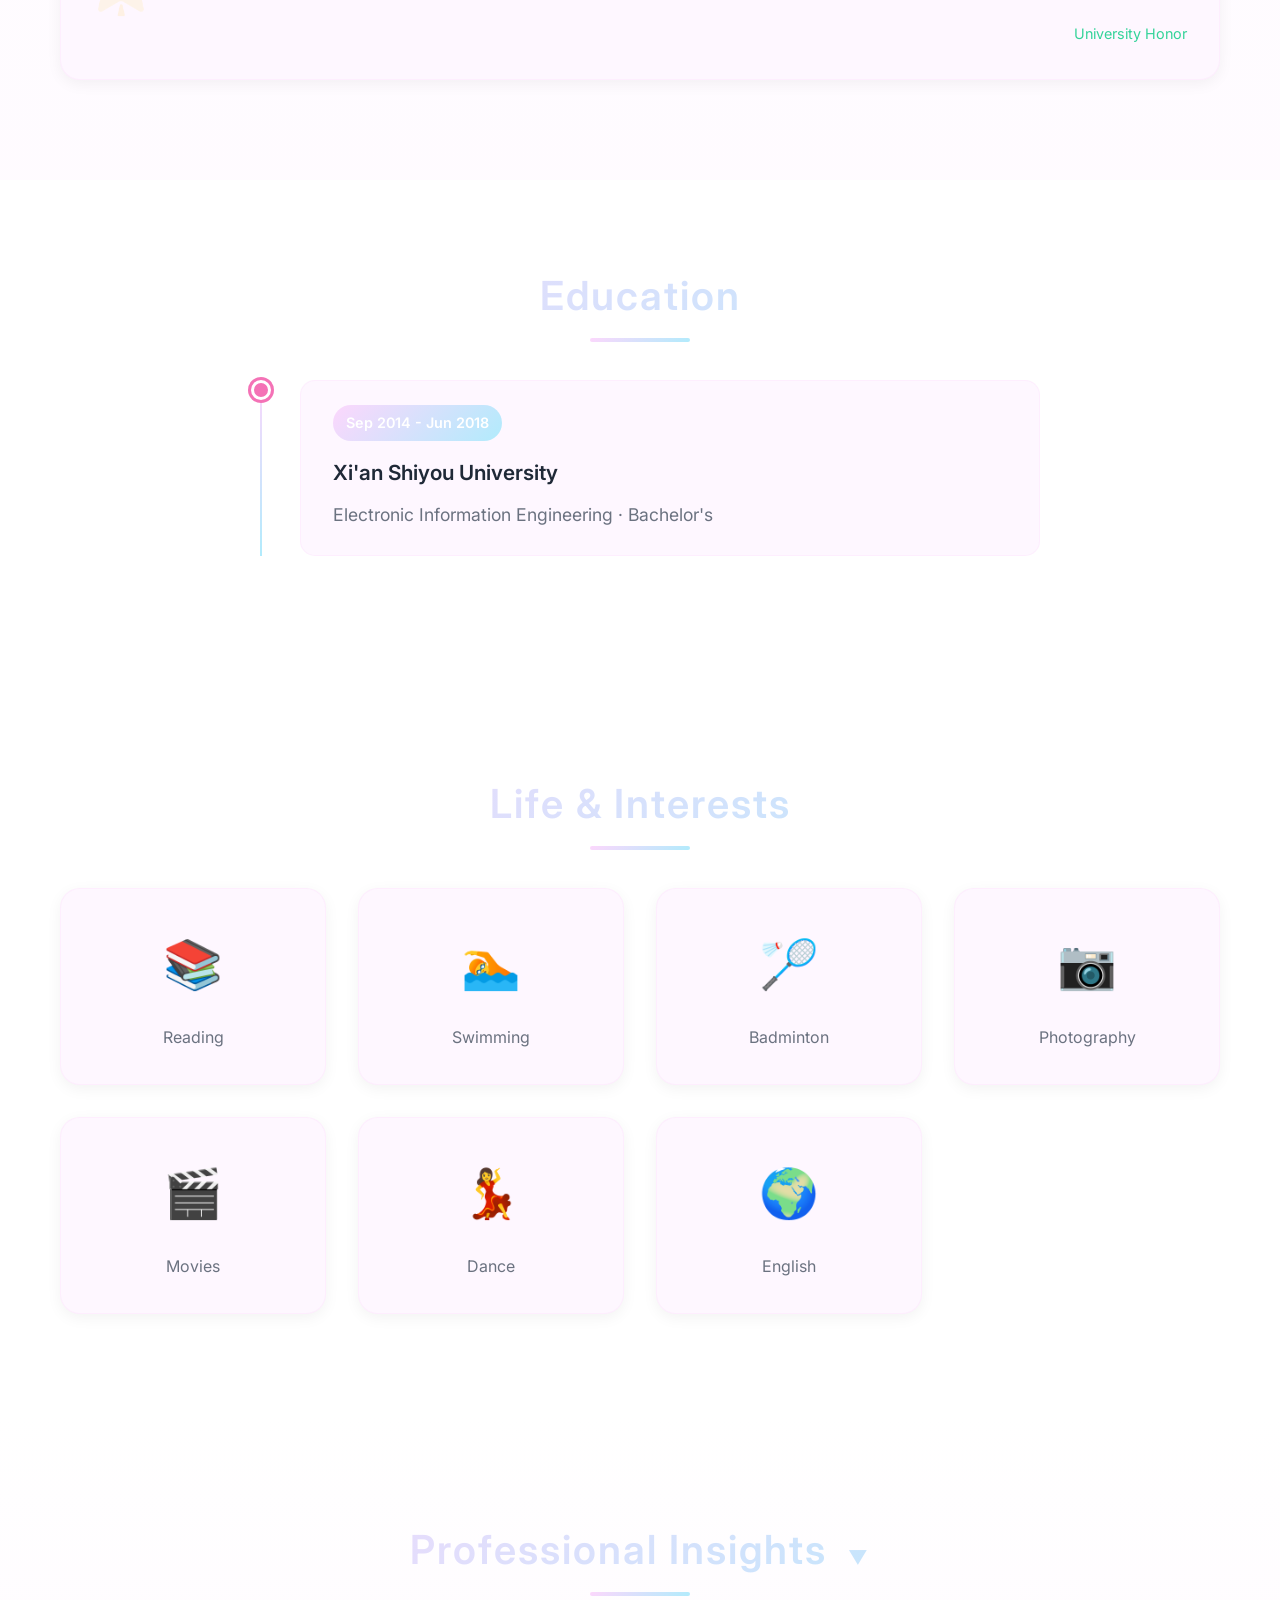
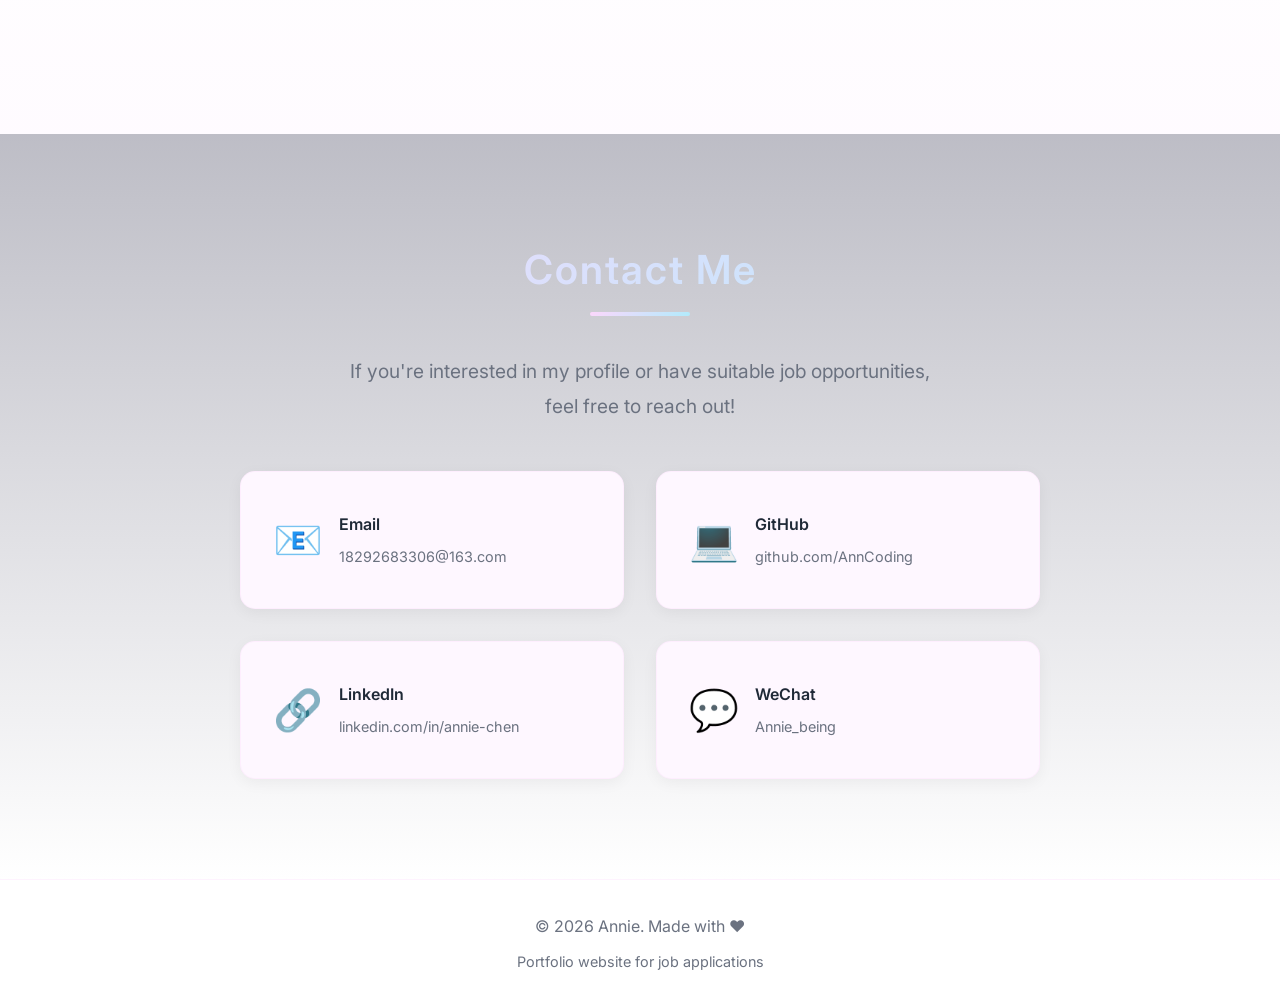
==== commit 2e9dbc39: "Reorder: move projects section before work experience" ====
--- a/index_en.html
+++ b/index_en.html
@@ -44,8 +44,8 @@
             <ul class="nav-menu">
                 <li><a href="#home">Home</a></li>
                 <li><a href="#about">About</a></li>
+                <li><a href="#projects">Projects</a></li>
                 <li><a href="#experience">Experience</a></li>
-                <li><a href="#projects">Projects</a></li>
                 <li><a href="#honors">Honors</a></li>
                 <li><a href="#contact">Contact</a></li>
             </ul>
@@ -132,6 +132,106 @@
         </div>
     </section>
 
+    <!-- Projects Section -->
+    <section id="projects" class="projects">
+        <div class="container">
+            <h2 class="section-title">Projects</h2>
+            <div class="projects-grid">
+                <div class="project-card">
+                    <div class="project-image">
+                        <div class="placeholder-image">Feishu Knowledge Q&A</div>
+                    </div>
+                    <div class="project-content">
+                        <h3>Feishu Knowledge Q&A System</h3>
+                        <p class="project-desc">Enterprise-grade knowledge Q&A platform based on RAG (Retrieval-Augmented Generation) architecture, serving millions of enterprise users on Feishu/Lark. Four-layer architecture (Access → Engine → Retrieval → Index), supporting multi-source knowledge (docs, wiki, email, meeting notes) intelligent retrieval and Q&A with streaming response, multi-turn dialogue, and deep retrieval capabilities.</p>
+                        <div class="project-tech">
+                            <span>Go</span>
+                            <span>Kitex Streaming</span>
+                            <span>Frontier</span>
+                            <span>RocketMQ</span>
+                            <span>RAG</span>
+                            <span>Vector Search</span>
+                        </div>
+                    </div>
+                </div>
+                <div class="project-card">
+                    <div class="project-image">
+                        <div class="placeholder-image">Operation System</div>
+                    </div>
+                    <div class="project-content">
+                        <h3>Enterprise Operation System</h3>
+                        <p class="project-desc">Custom management console for configuring operation strategies and UI styles, enabling personalized interfaces for different user segments. Supports popups, banners, overlays, and strategic homepage content placement.</p>
+                        <div class="project-tech">
+                            <span>MyBatis Interceptor</span>
+                            <span>DDD</span>
+                            <span>Chain of Responsibility</span>
+                            <span>TiDB</span>
+                            <span>TDSQL</span>
+                        </div>
+                    </div>
+                </div>
+                <div class="project-card">
+                    <div class="project-image">
+                        <div class="placeholder-image">User System</div>
+                    </div>
+                    <div class="project-content">
+                        <h3>User Authentication System</h3>
+                        <p class="project-desc">Complete user login system supporting phone, WeChat, QQ social login with account association. Personal and enterprise real-name verification with online verification, facial recognition, and enterprise data source validation.</p>
+                        <div class="project-tech">
+                            <span>Quartz</span>
+                            <span>Redis Hot User</span>
+                            <span>State Machine</span>
+                            <span>Multi-account Linking</span>
+                        </div>
+                    </div>
+                </div>
+                <div class="project-card">
+                    <div class="project-image">
+                        <div class="placeholder-image">UGC System</div>
+                    </div>
+                    <div class="project-content">
+                        <h3>UGC System</h3>
+                        <p class="project-desc">User-generated content platform with content generation, moderation, display, and analytics. Features include reviews, ratings, tags, favorites, moderation with false-positive rate tracking, and AB test platform integration.</p>
+                        <div class="project-tech">
+                            <span>MQ</span>
+                            <span>MCC Config Center</span>
+                            <span>AB Test Platform</span>
+                        </div>
+                    </div>
+                </div>
+                <div class="project-card">
+                    <div class="project-image">
+                        <div class="placeholder-image">Product Center</div>
+                    </div>
+                    <div class="project-content">
+                        <h3>Supply Chain Product Center</h3>
+                        <p class="project-desc">Domain model-based storage architecture upgrade enabling unified product distribution across multiple third-party platforms (Meituan Hotels, Mafengwo, Xiaohongshu). Includes storage refactoring, product center features, and host-listing relationship management CRM.</p>
+                        <div class="project-tech">
+                            <span>Delay Queue</span>
+                            <span>Crane Scheduler</span>
+                            <span>Redis</span>
+                            <span>Spring Boot</span>
+                        </div>
+                    </div>
+                </div>
+                <div class="project-card">
+                    <div class="project-image">
+                        <div class="placeholder-image">Personal Agent</div>
+                    </div>
+                    <div class="project-content">
+                        <h3>Stock Analysis Agent</h3>
+                        <p class="project-desc">Personal research project - built an AI agent for stock selection and daily market analysis, exploring AI applications in financial domain.</p>
+                        <div class="project-tech">
+                            <span>AI Agent</span>
+                            <span>Python</span>
+                            <span>Data Analysis</span>
+                        </div>
+                    </div>
+                </div>
+            </div>
+        </div>
+    </section>
+
     <!-- Experience Section -->
     <section id="experience" class="experience">
         <div class="container">
@@ -202,106 +302,6 @@
         </div>
     </section>
 
-    <!-- Projects Section -->
-    <section id="projects" class="projects">
-        <div class="container">
-            <h2 class="section-title">Projects</h2>
-            <div class="projects-grid">
-                <div class="project-card">
-                    <div class="project-image">
-                        <div class="placeholder-image">Feishu Knowledge Q&A</div>
-                    </div>
-                    <div class="project-content">
-                        <h3>Feishu Knowledge Q&A System</h3>
-                        <p class="project-desc">Enterprise-grade knowledge Q&A platform based on RAG (Retrieval-Augmented Generation) architecture, serving millions of enterprise users on Feishu/Lark. Four-layer architecture (Access → Engine → Retrieval → Index), supporting multi-source knowledge (docs, wiki, email, meeting notes) intelligent retrieval and Q&A with streaming response, multi-turn dialogue, and deep retrieval capabilities.</p>
-                        <div class="project-tech">
-                            <span>Go</span>
-                            <span>Kitex Streaming</span>
-                            <span>Frontier</span>
-                            <span>RocketMQ</span>
-                            <span>RAG</span>
-                            <span>Vector Search</span>
-                        </div>
-                    </div>
-                </div>
-                <div class="project-card">
-                    <div class="project-image">
-                        <div class="placeholder-image">Operation System</div>
-                    </div>
-                    <div class="project-content">
-                        <h3>Enterprise Operation System</h3>
-                        <p class="project-desc">Custom management console for configuring operation strategies and UI styles, enabling personalized interfaces for different user segments. Supports popups, banners, overlays, and strategic homepage content placement.</p>
-                        <div class="project-tech">
-                            <span>MyBatis Interceptor</span>
-                            <span>DDD</span>
-                            <span>Chain of Responsibility</span>
-                            <span>TiDB</span>
-                            <span>TDSQL</span>
-                        </div>
-                    </div>
-                </div>
-                <div class="project-card">
-                    <div class="project-image">
-                        <div class="placeholder-image">User System</div>
-                    </div>
-                    <div class="project-content">
-                        <h3>User Authentication System</h3>
-                        <p class="project-desc">Complete user login system supporting phone, WeChat, QQ social login with account association. Personal and enterprise real-name verification with online verification, facial recognition, and enterprise data source validation.</p>
-                        <div class="project-tech">
-                            <span>Quartz</span>
-                            <span>Redis Hot User</span>
-                            <span>State Machine</span>
-                            <span>Multi-account Linking</span>
-                        </div>
-                    </div>
-                </div>
-                <div class="project-card">
-                    <div class="project-image">
-                        <div class="placeholder-image">UGC System</div>
-                    </div>
-                    <div class="project-content">
-                        <h3>UGC System</h3>
-                        <p class="project-desc">User-generated content platform with content generation, moderation, display, and analytics. Features include reviews, ratings, tags, favorites, moderation with false-positive rate tracking, and AB test platform integration.</p>
-                        <div class="project-tech">
-                            <span>MQ</span>
-                            <span>MCC Config Center</span>
-                            <span>AB Test Platform</span>
-                        </div>
-                    </div>
-                </div>
-                <div class="project-card">
-                    <div class="project-image">
-                        <div class="placeholder-image">Product Center</div>
-                    </div>
-                    <div class="project-content">
-                        <h3>Supply Chain Product Center</h3>
-                        <p class="project-desc">Domain model-based storage architecture upgrade enabling unified product distribution across multiple third-party platforms (Meituan Hotels, Mafengwo, Xiaohongshu). Includes storage refactoring, product center features, and host-listing relationship management CRM.</p>
-                        <div class="project-tech">
-                            <span>Delay Queue</span>
-                            <span>Crane Scheduler</span>
-                            <span>Redis</span>
-                            <span>Spring Boot</span>
-                        </div>
-                    </div>
-                </div>
-                <div class="project-card">
-                    <div class="project-image">
-                        <div class="placeholder-image">Personal Agent</div>
-                    </div>
-                    <div class="project-content">
-                        <h3>Stock Analysis Agent</h3>
-                        <p class="project-desc">Personal research project - built an AI agent for stock selection and daily market analysis, exploring AI applications in financial domain.</p>
-                        <div class="project-tech">
-                            <span>AI Agent</span>
-                            <span>Python</span>
-                            <span>Data Analysis</span>
-                        </div>
-                    </div>
-                </div>
-            </div>
-        </div>
-    </section>
-
     <!-- Honors Section -->
     <section id="honors" class="insights">
         <div class="container">
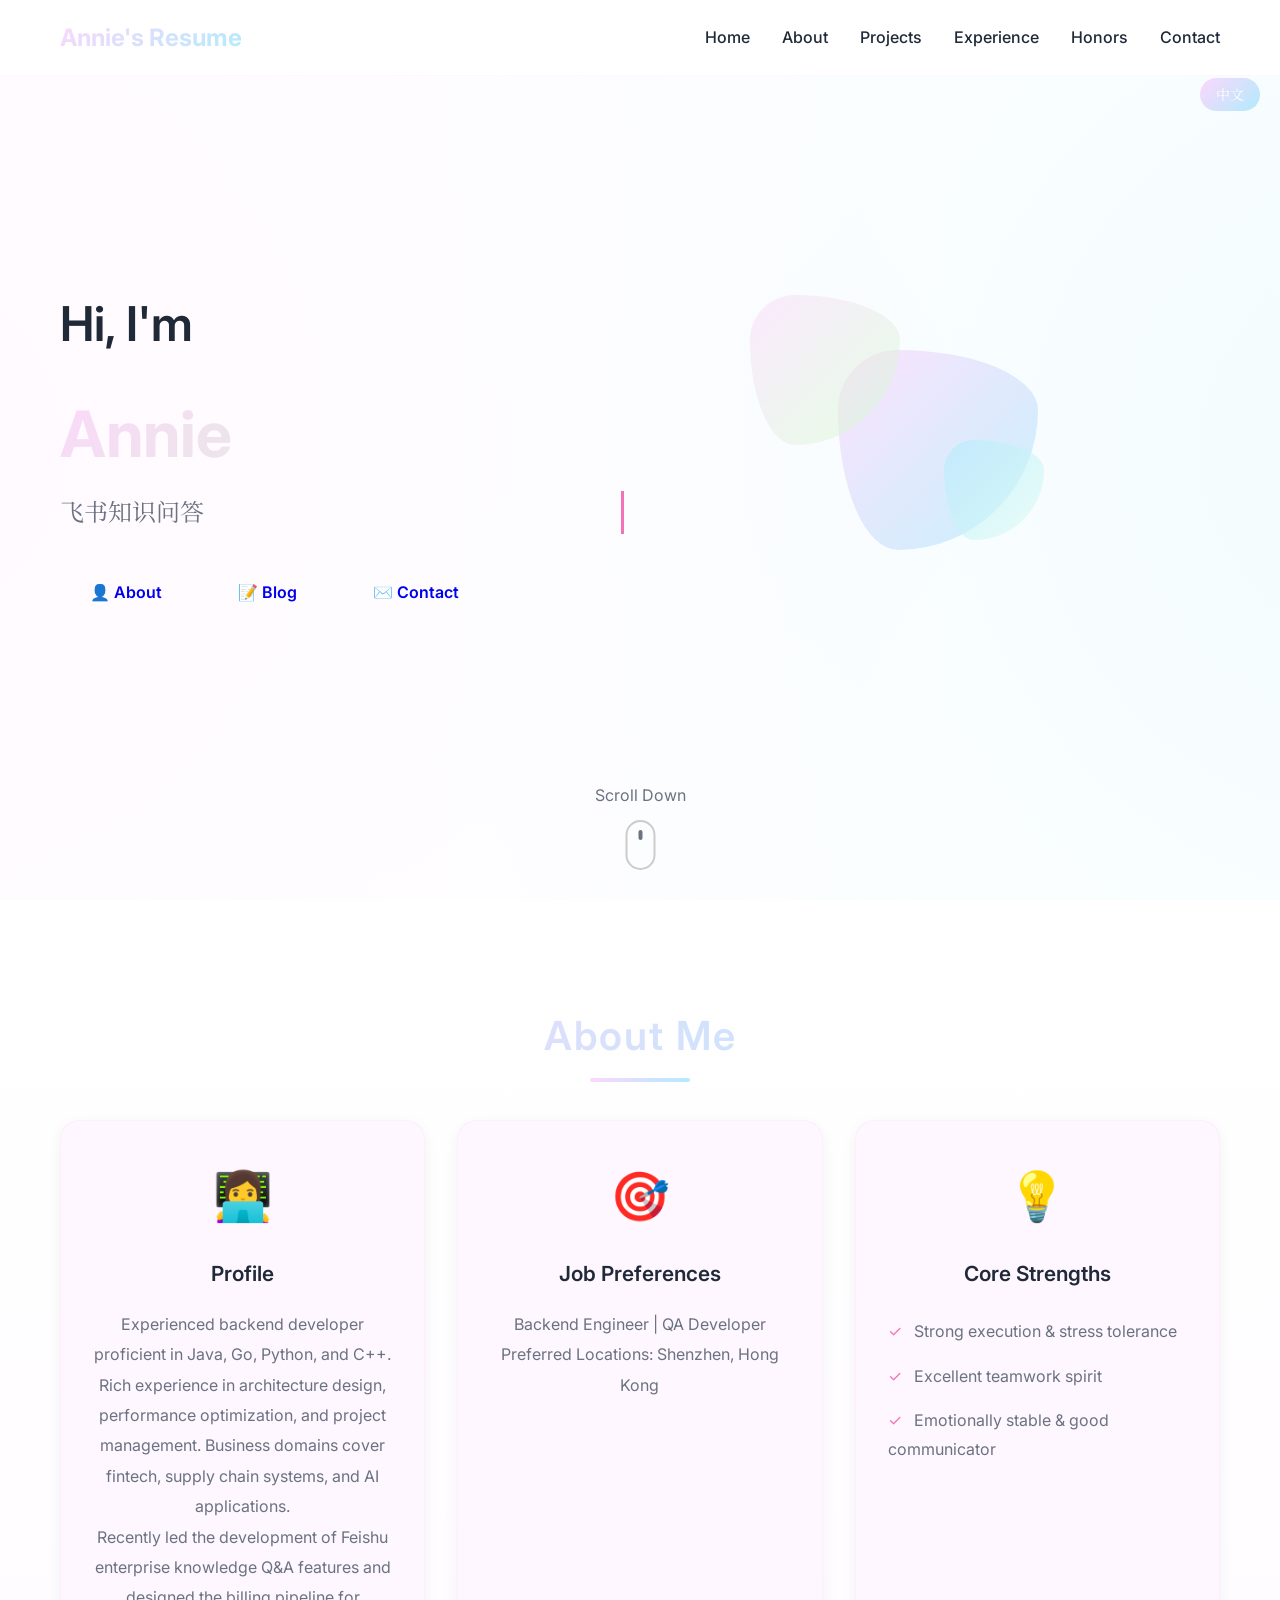
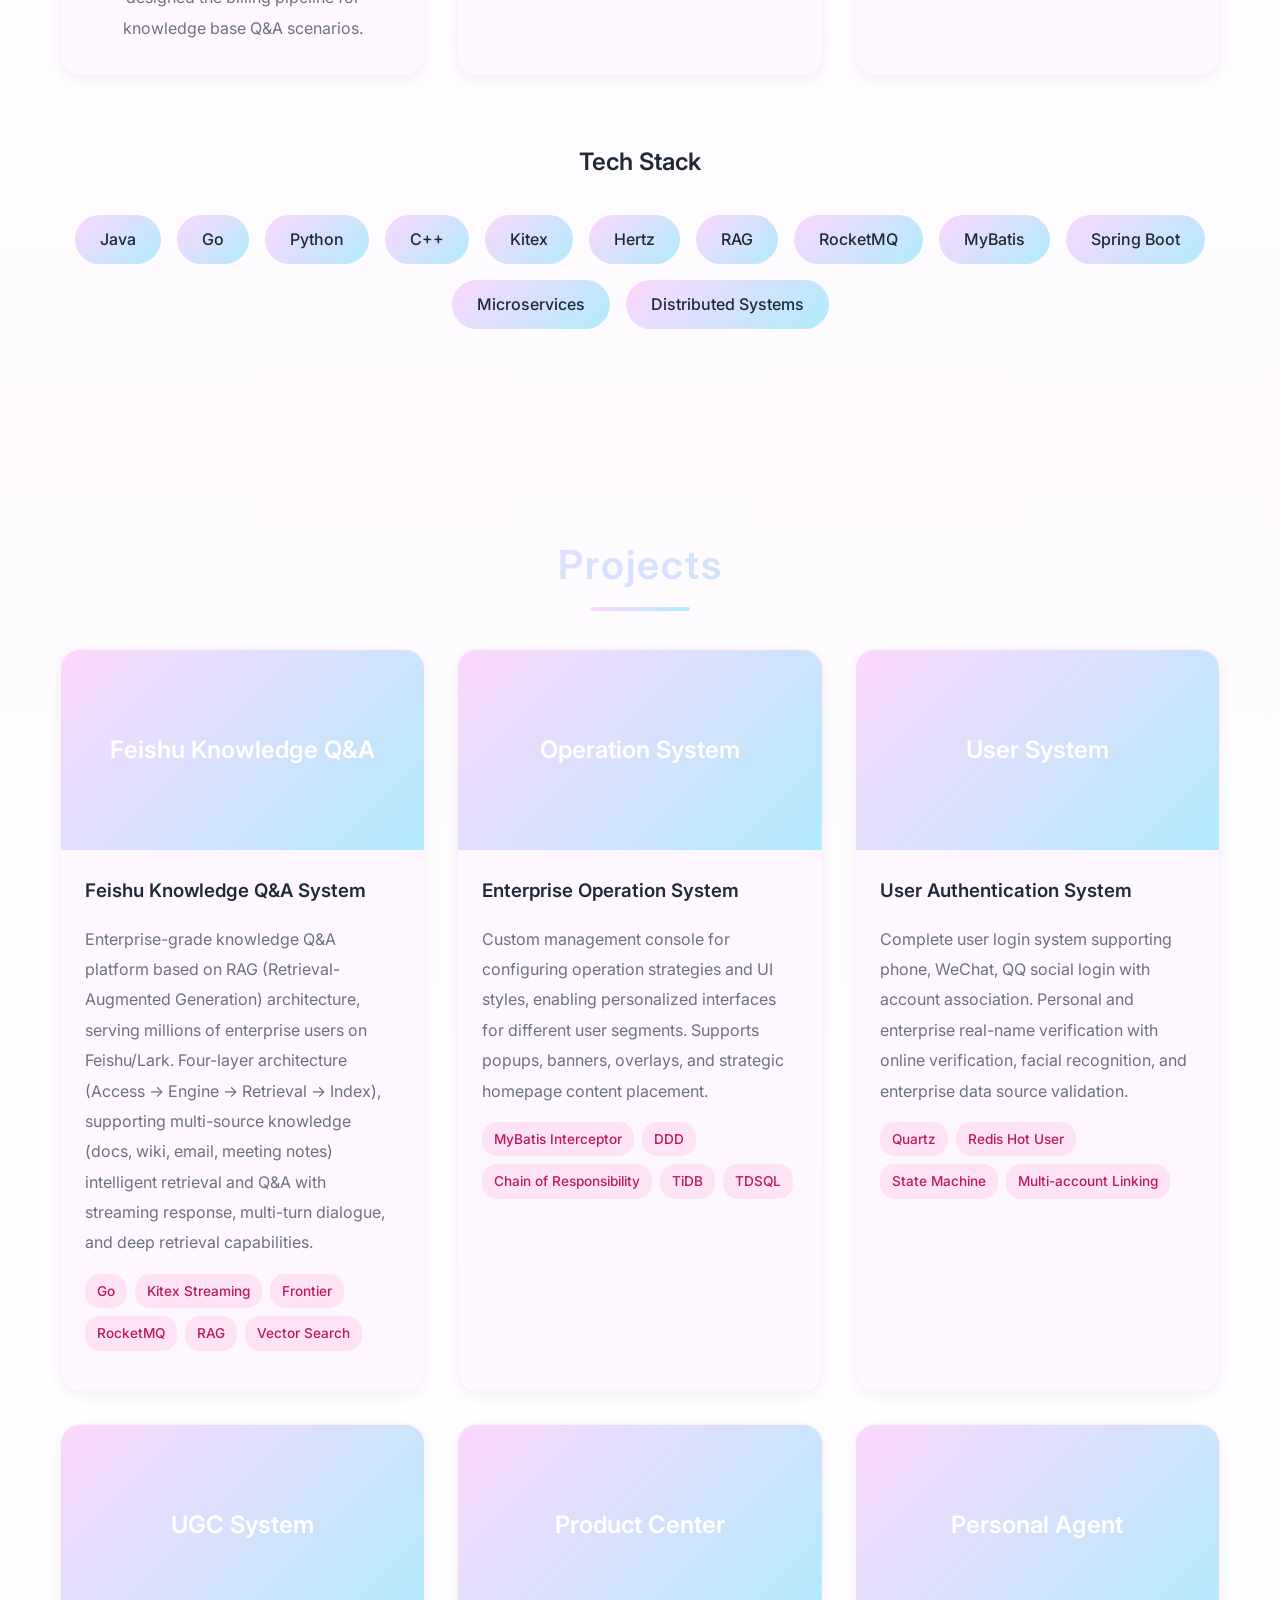
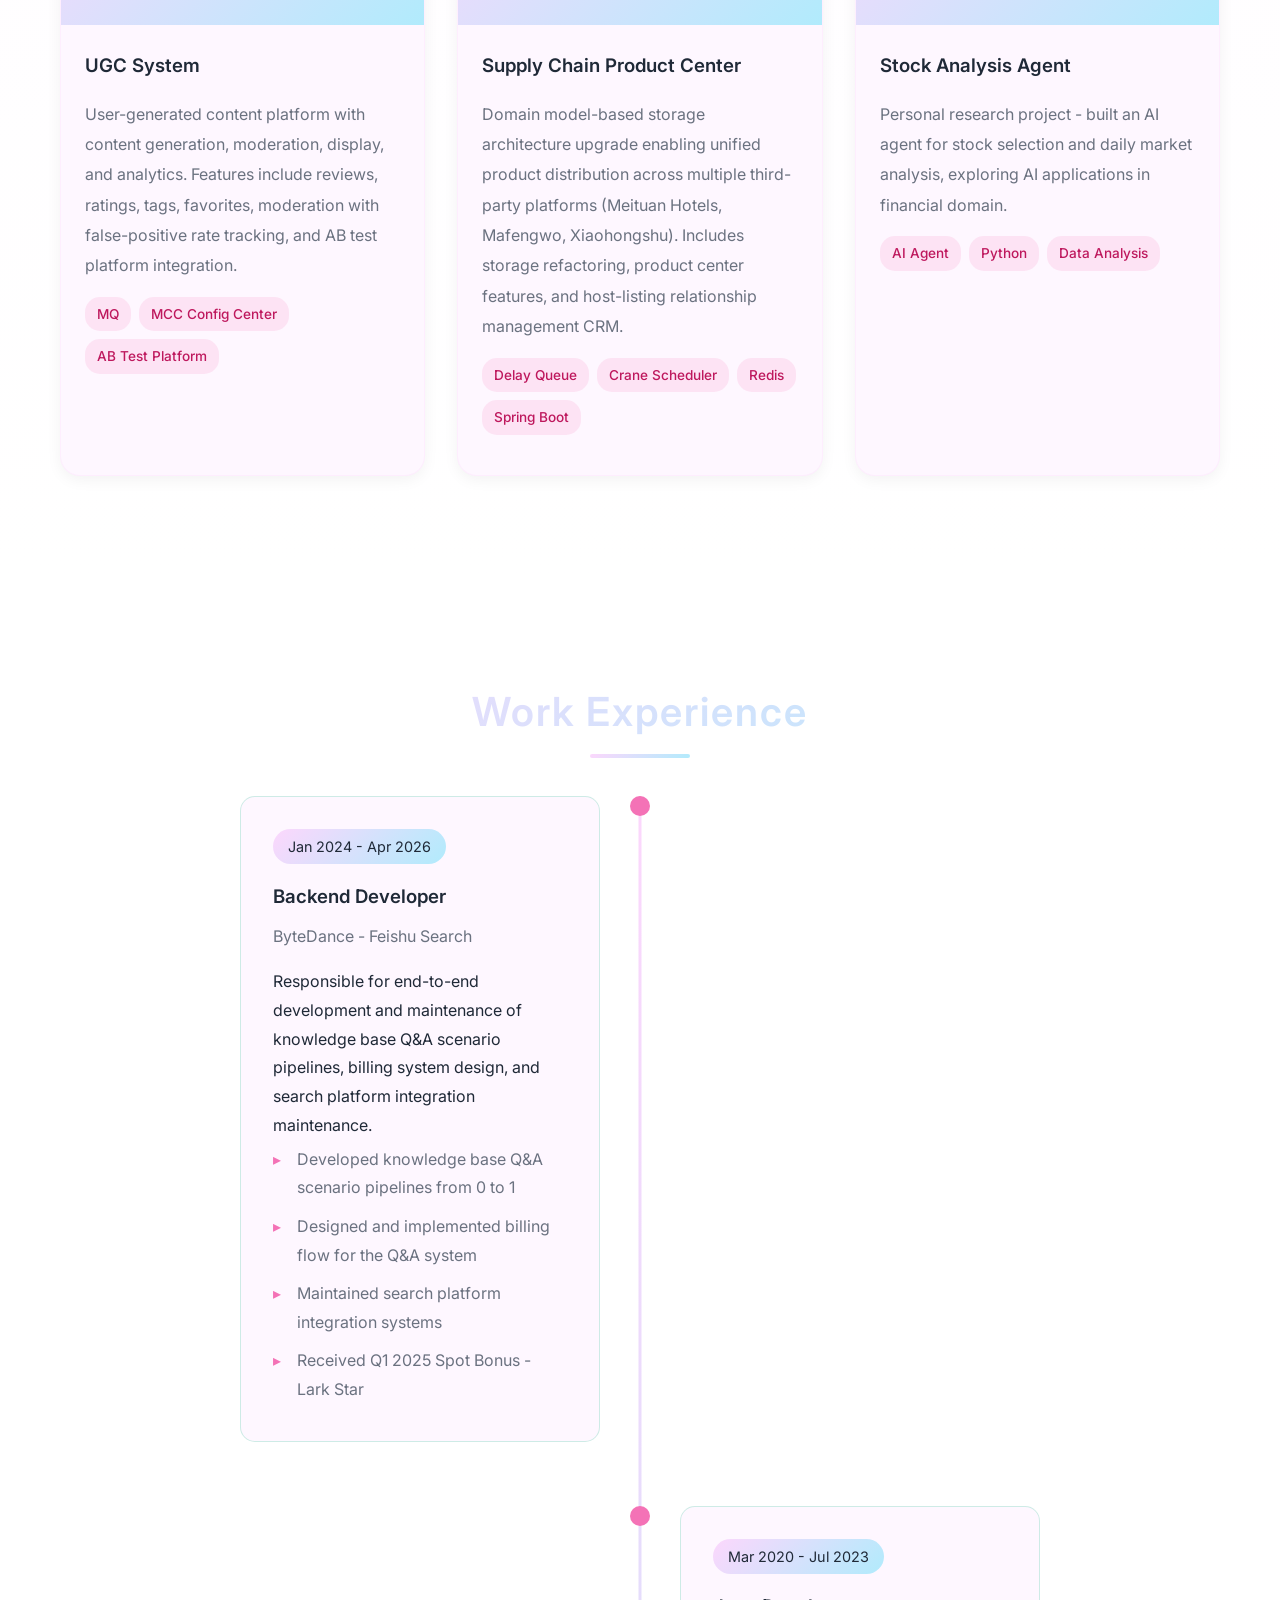
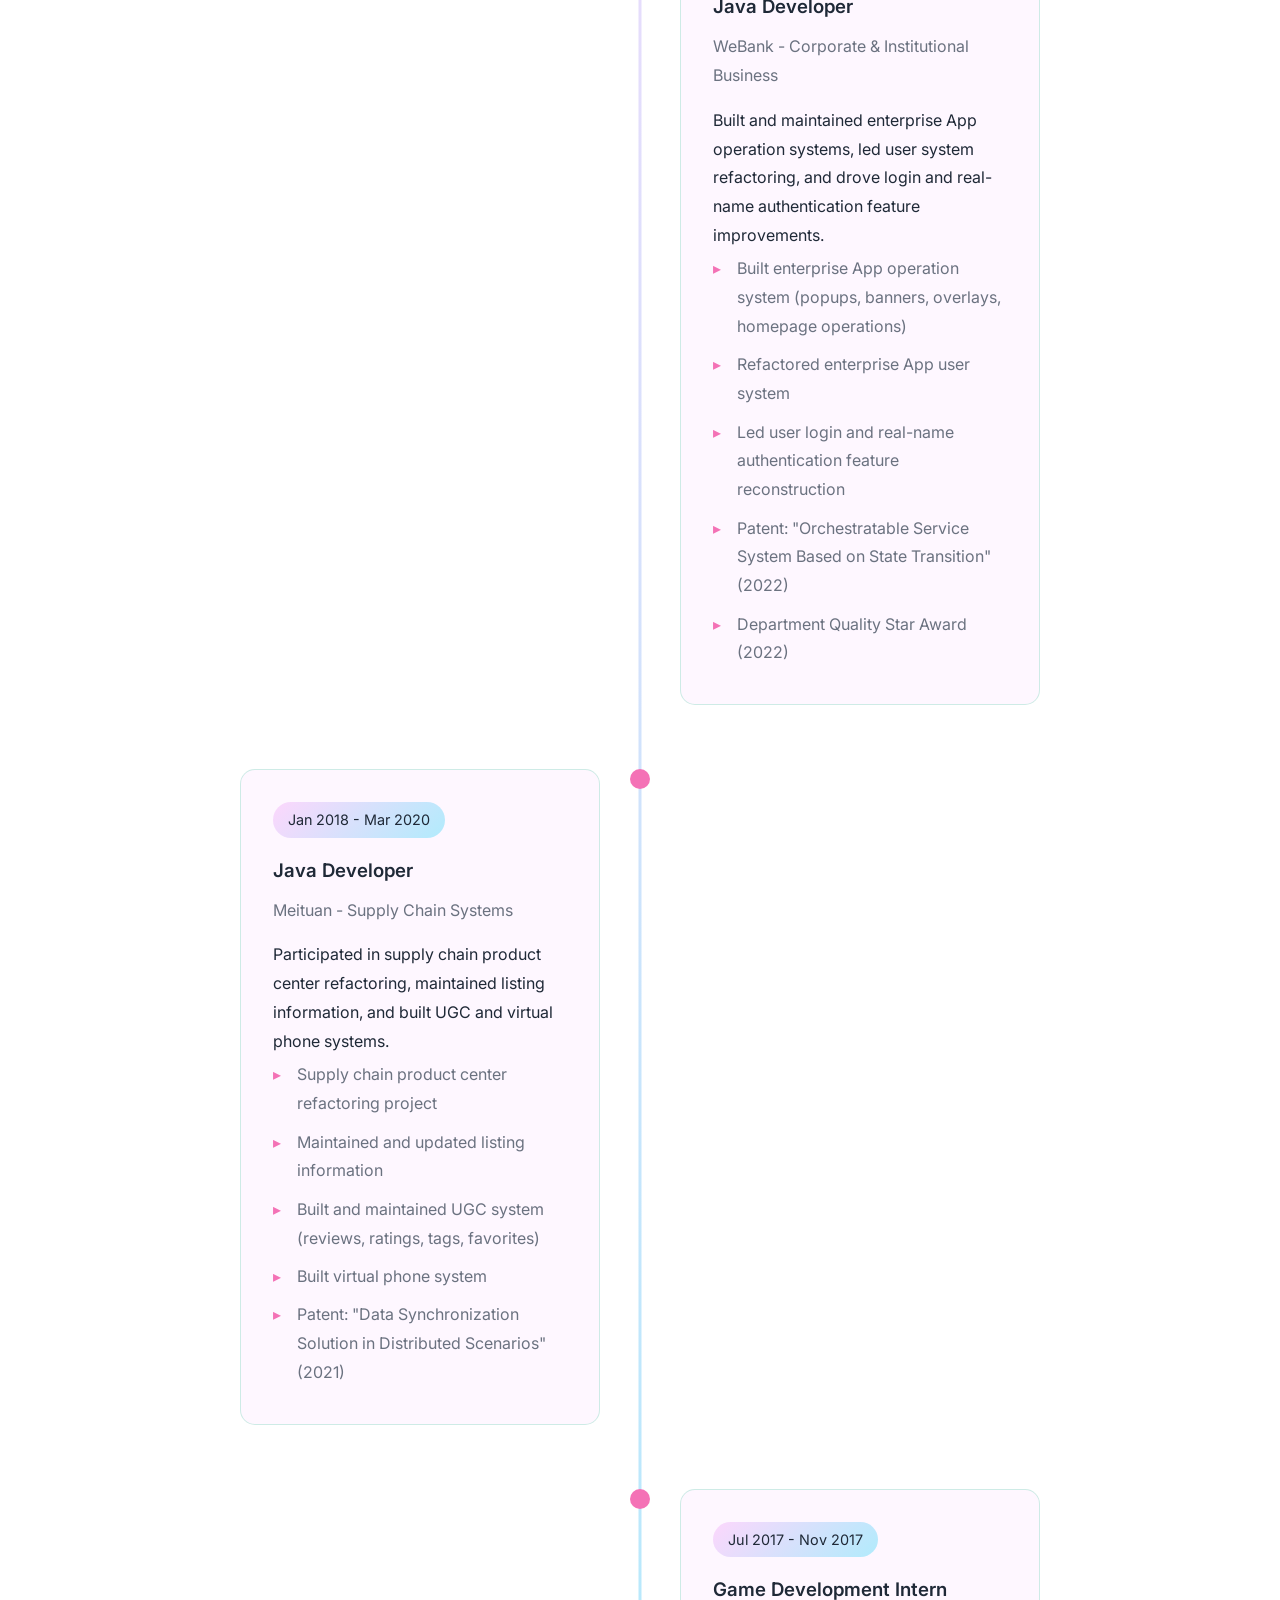
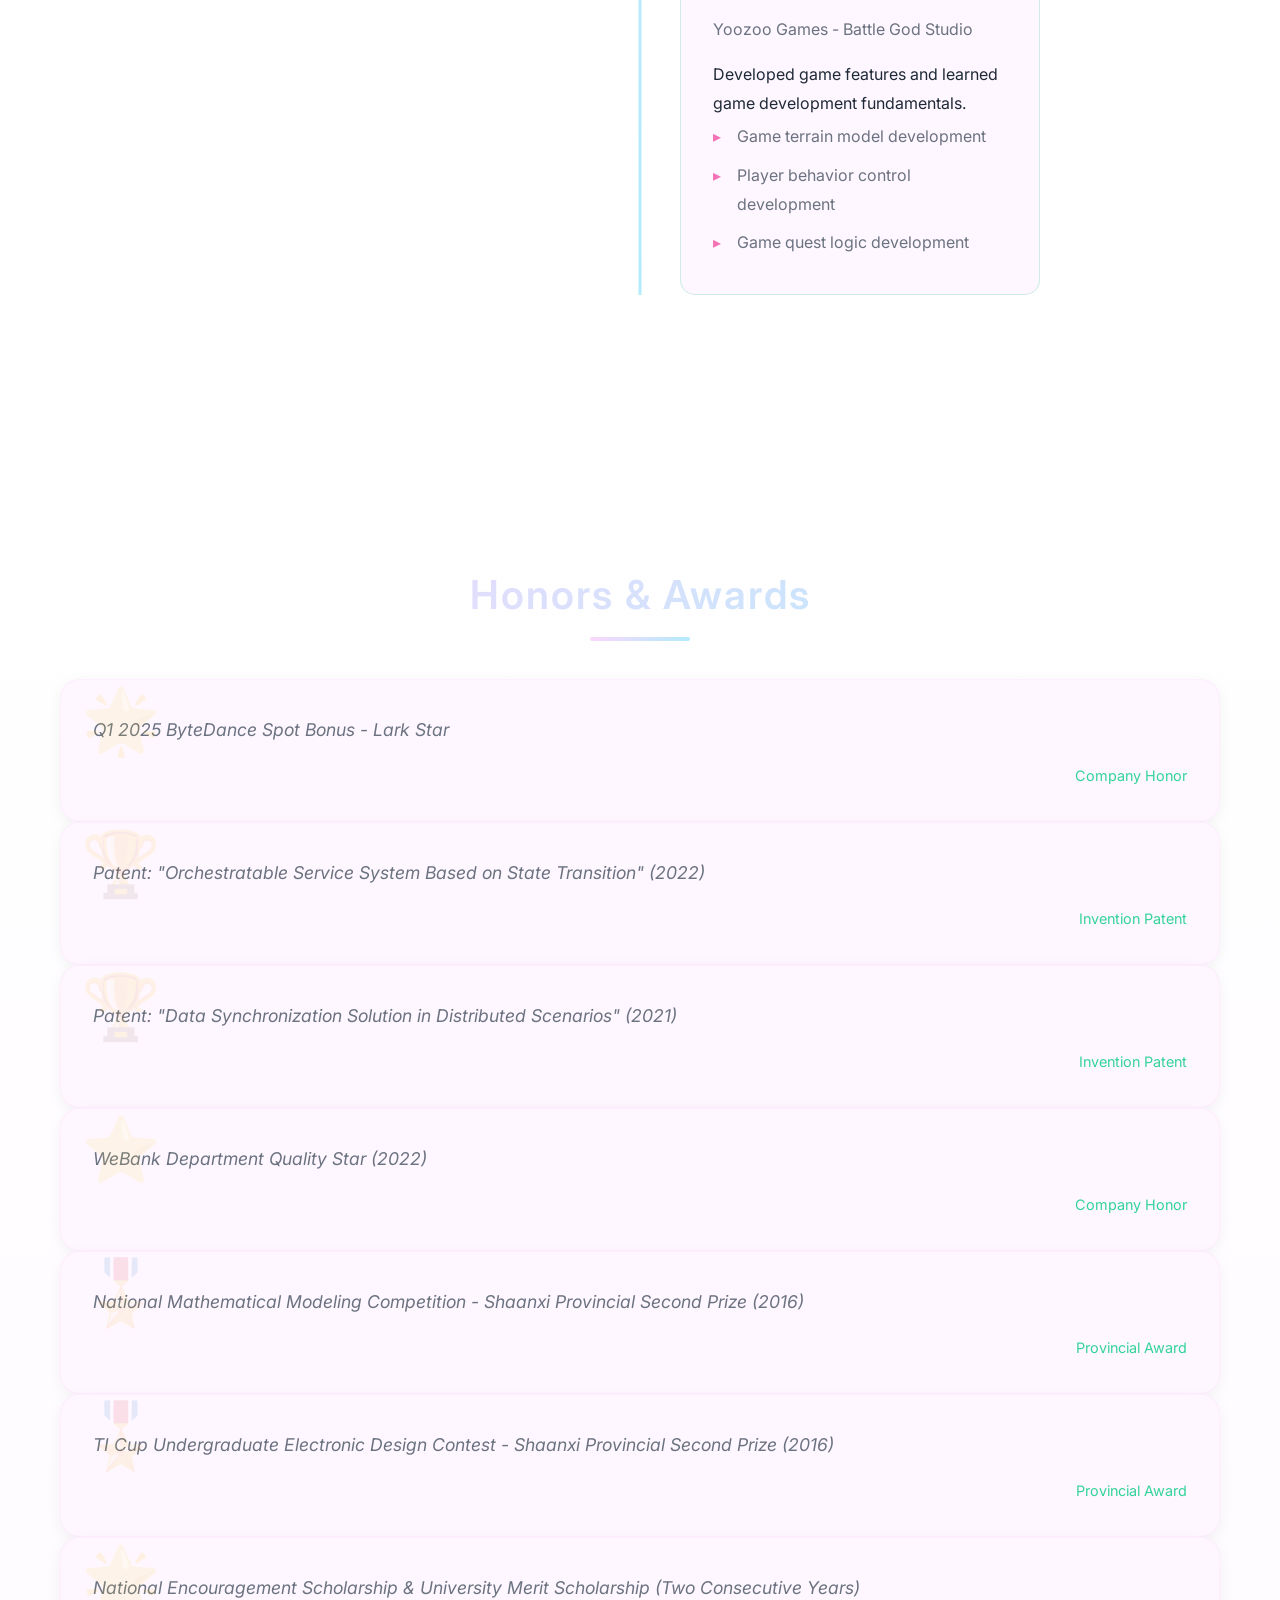
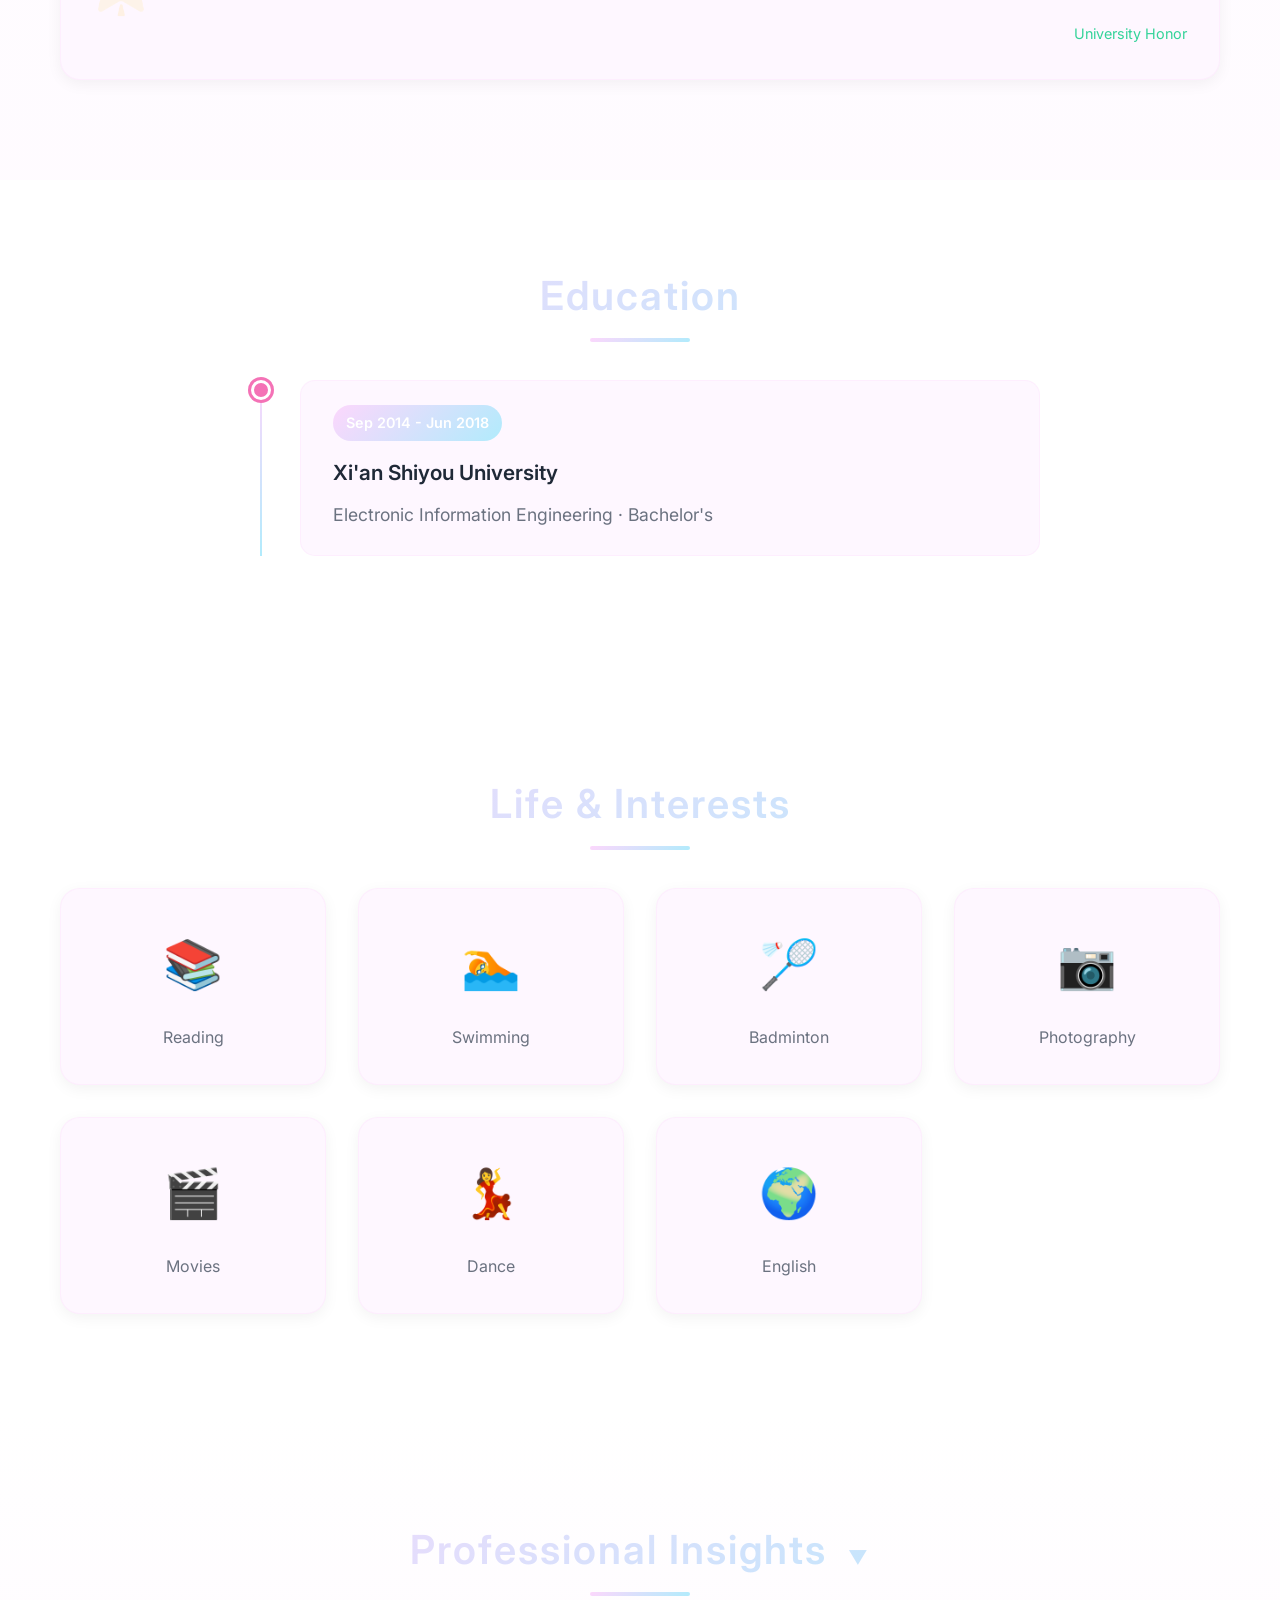
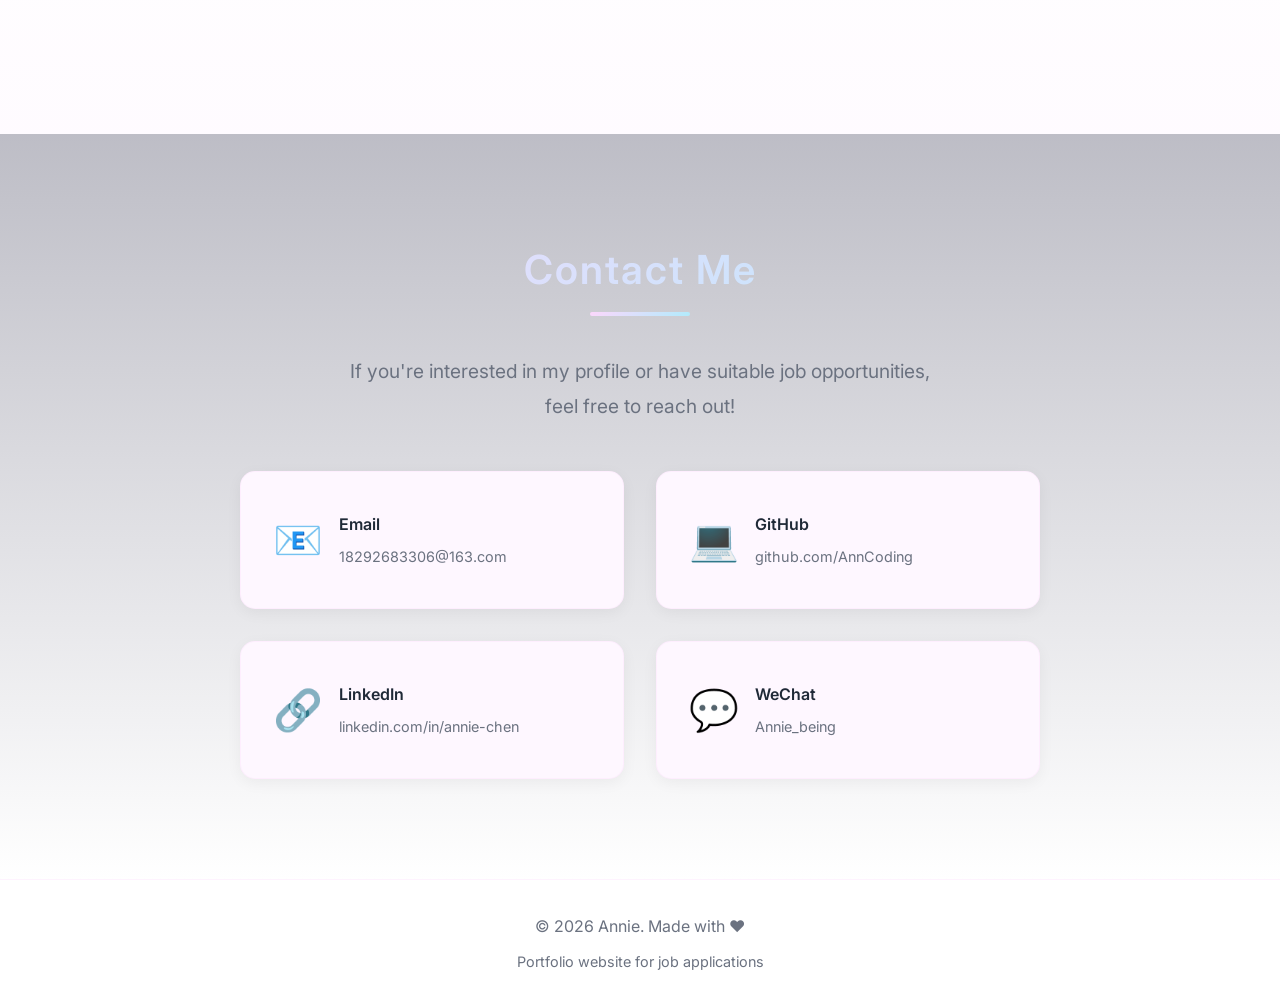
==== commit b5c5762a: "Update hero buttons: consistent style with icons" ====
--- a/index_en.html
+++ b/index_en.html
@@ -65,8 +65,9 @@
                 <h2 class="name-reveal">Annie</h2>
                 <p class="typing-text">Backend Developer | Java/Go | AI Applications | Enterprise Systems</p>
                 <div class="hero-buttons">
-                    <a href="#about" class="btn btn-primary">Learn More</a>
-                    <a href="#contact" class="btn btn-secondary">Contact Me</a>
+                    <a href="#about" class="btn btn-outline">👤 About</a>
+                    <a href="https://annies-block.vercel.app/" target="_blank" class="btn btn-outline">📝 Blog</a>
+                    <a href="#contact" class="btn btn-outline">✉️ Contact</a>
                 </div>
             </div>
             <div class="hero-visual">
